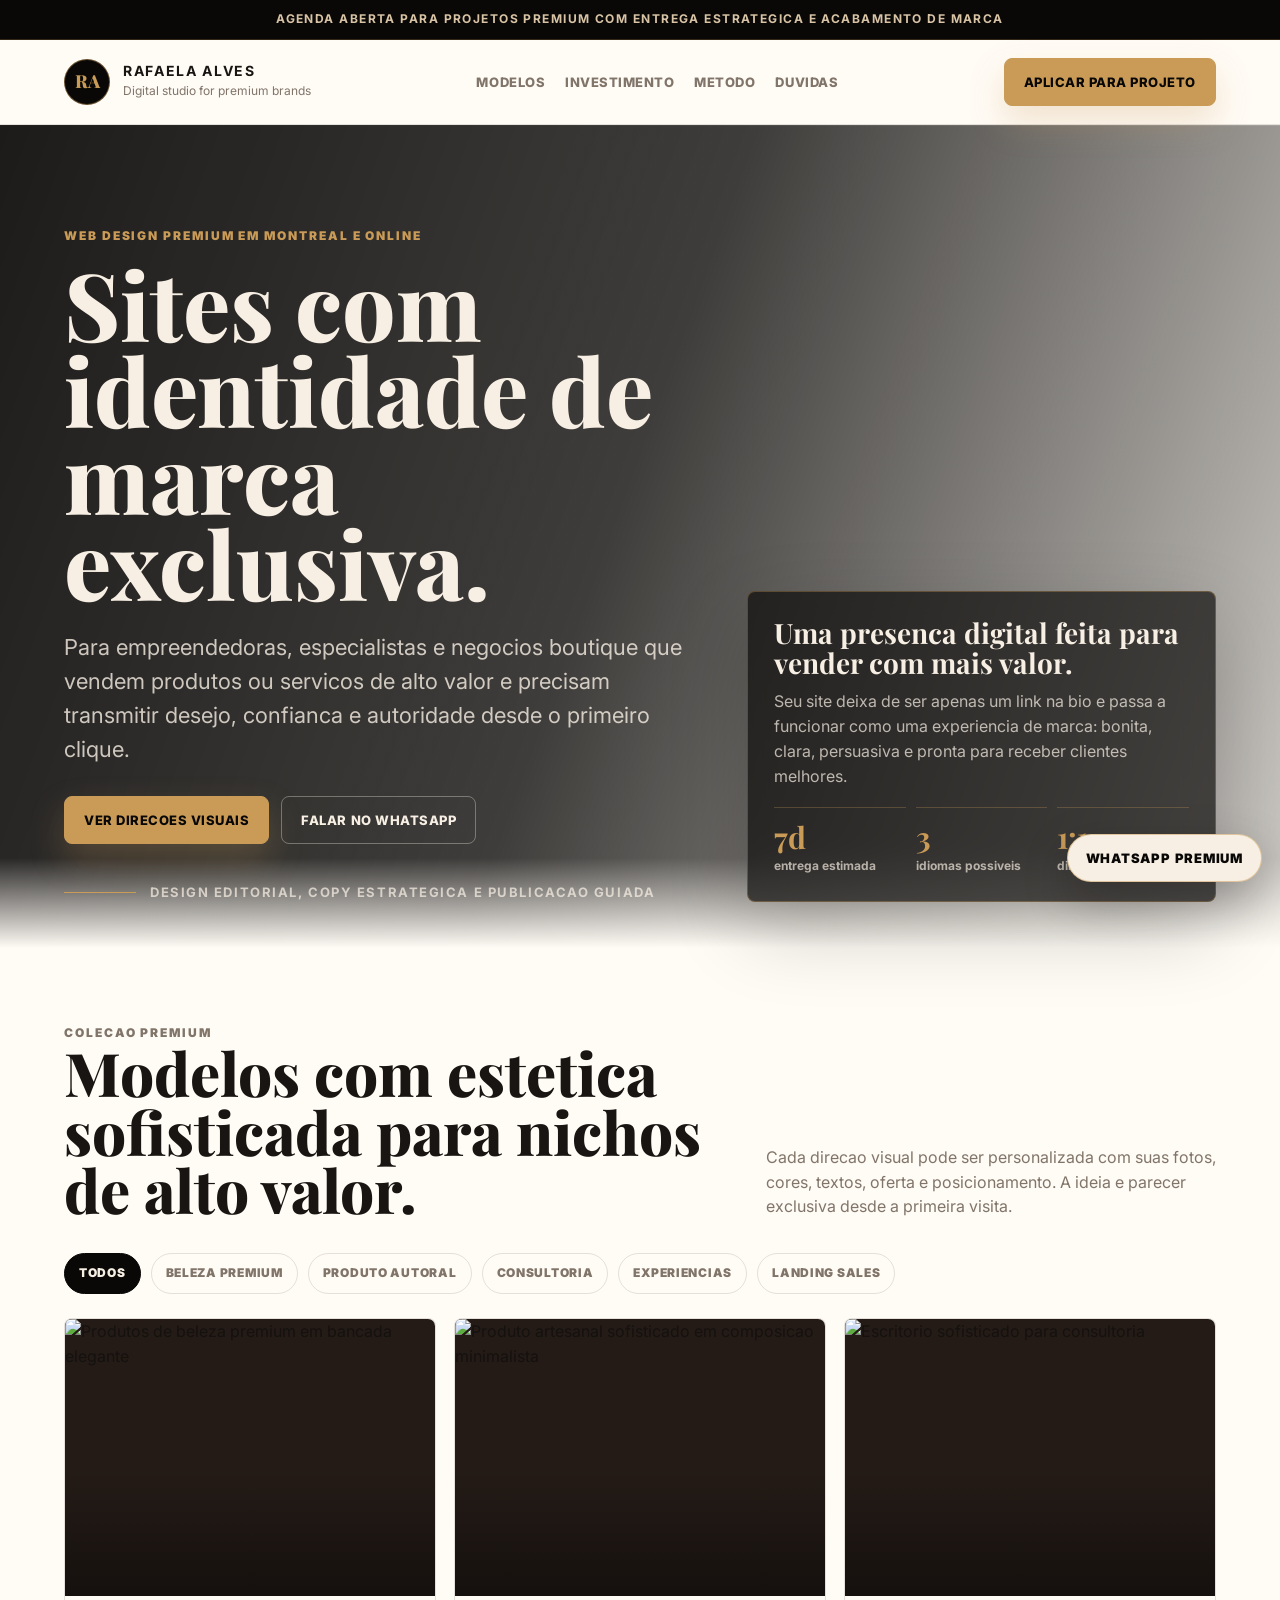
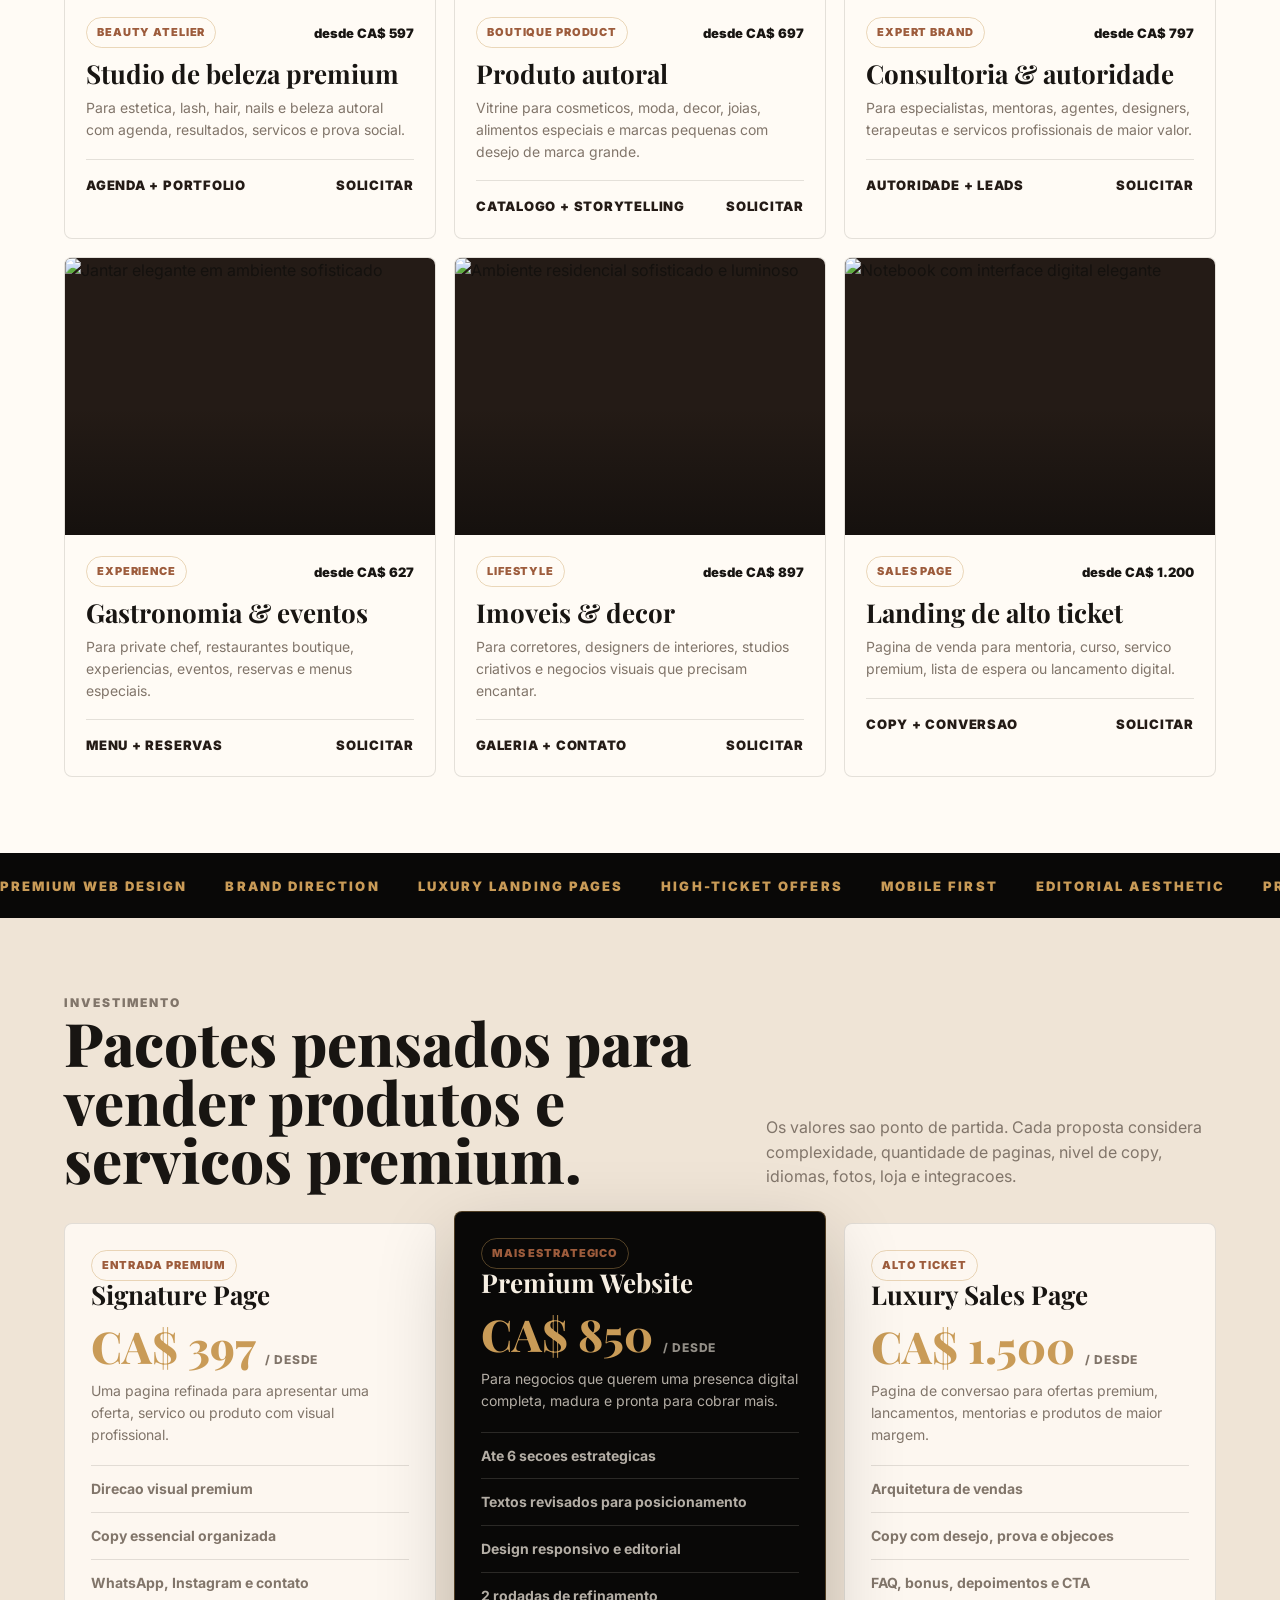
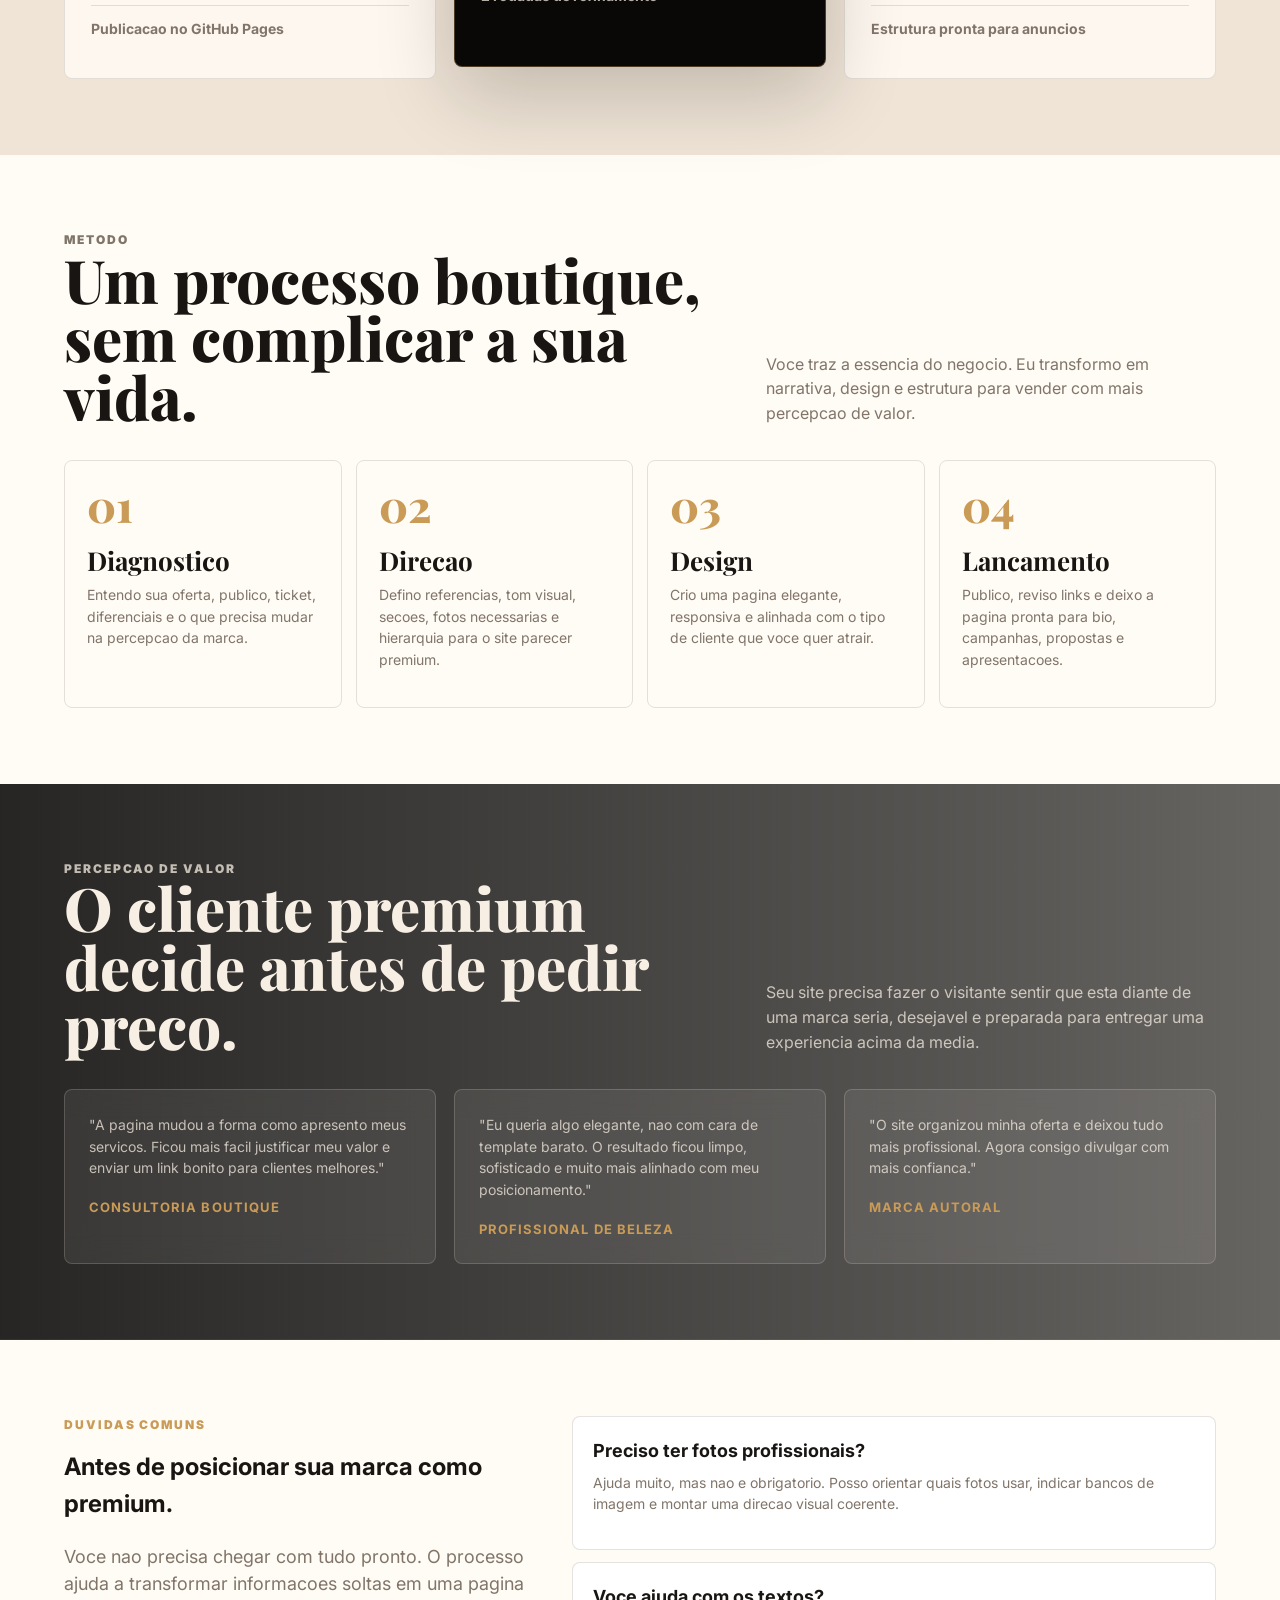
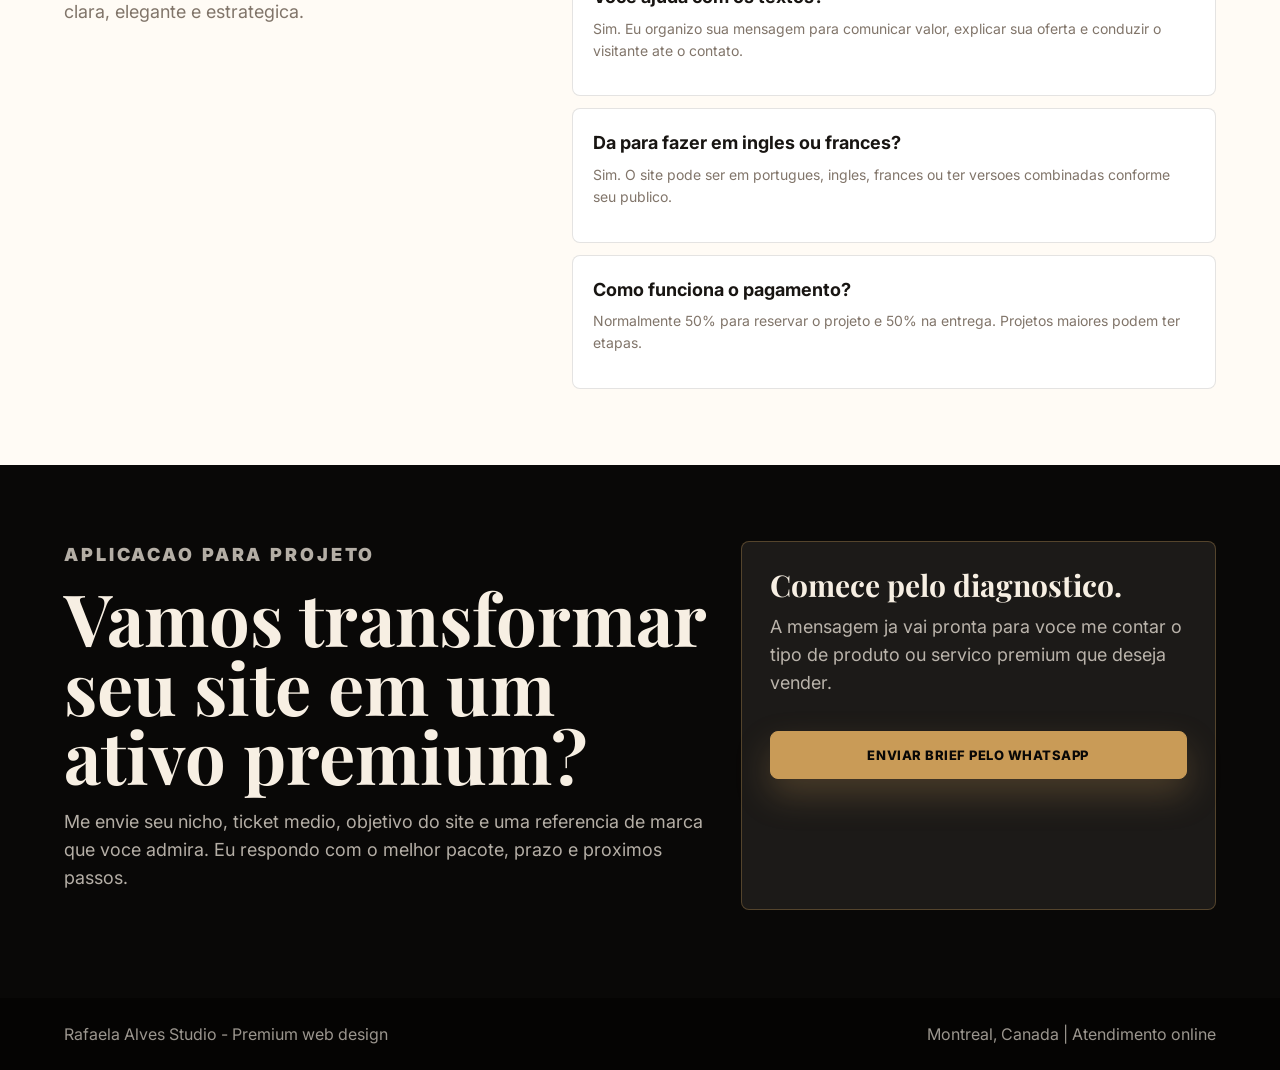
==== index.html @ 370631a6 "Add files via upload" ====
<!doctype html>
<html lang="pt-BR">
<head>
  <meta charset="utf-8">
  <meta name="viewport" content="width=device-width, initial-scale=1">
  <meta name="description" content="Rafaela Alves Studio cria sites premium, landing pages de alto valor e experiencias digitais para marcas sofisticadas.">
  <title>Rafaela Alves Studio | Sites premium para marcas de alto valor</title>
  <link rel="preconnect" href="https://images.unsplash.com">
  <style>
    @import url("https://fonts.googleapis.com/css2?family=Inter:wght@400;500;600;700;800&family=Playfair+Display:wght@600;700;800&display=swap");

    :root {
      --noir: #090807;
      --ink: #181512;
      --coffee: #241b16;
      --champagne: #f7efe3;
      --ivory: #fffbf5;
      --sand: #d8c3a5;
      --gold: #c99b57;
      --copper: #9d5c3c;
      --sage: #536258;
      --muted: #81756a;
      --line: rgba(201, 155, 87, 0.22);
      --light-line: rgba(36, 27, 22, 0.12);
      --shadow: 0 28px 80px rgba(9, 8, 7, 0.2);
      --radius: 8px;
    }

    * {
      box-sizing: border-box;
    }

    html {
      scroll-behavior: smooth;
    }

    body {
      background: var(--ivory);
      color: var(--ink);
      font-family: Inter, Arial, sans-serif;
      line-height: 1.55;
      margin: 0;
    }

    img {
      display: block;
      max-width: 100%;
    }

    a {
      color: inherit;
      text-decoration: none;
    }

    .announcement {
      background: var(--noir);
      border-bottom: 1px solid var(--line);
      color: var(--sand);
      font-size: 12px;
      font-weight: 700;
      letter-spacing: 0.12em;
      padding: 10px 18px;
      text-align: center;
      text-transform: uppercase;
    }

    .nav {
      align-items: center;
      background: rgba(255, 251, 245, 0.9);
      border-bottom: 1px solid var(--light-line);
      display: flex;
      gap: 26px;
      justify-content: space-between;
      padding: 18px clamp(18px, 5vw, 72px);
      position: sticky;
      top: 0;
      z-index: 30;
      backdrop-filter: blur(16px);
    }

    .brand {
      align-items: center;
      display: flex;
      gap: 13px;
      min-width: 230px;
    }

    .brand-mark {
      align-items: center;
      background: var(--noir);
      border: 1px solid rgba(201, 155, 87, 0.48);
      border-radius: 50%;
      color: var(--gold);
      display: flex;
      font-family: "Playfair Display", Georgia, serif;
      font-size: 18px;
      font-weight: 800;
      height: 46px;
      justify-content: center;
      width: 46px;
    }

    .brand strong {
      display: block;
      font-size: 14px;
      letter-spacing: 0.12em;
      line-height: 1.1;
      text-transform: uppercase;
    }

    .brand span span {
      color: var(--muted);
      display: block;
      font-size: 12px;
      margin-top: 3px;
    }

    .nav-links {
      display: flex;
      flex-wrap: wrap;
      gap: 20px;
      justify-content: center;
    }

    .nav-links a {
      color: var(--muted);
      font-size: 13px;
      font-weight: 800;
      letter-spacing: 0.04em;
      text-transform: uppercase;
    }

    .btn,
    .nav-cta {
      align-items: center;
      border-radius: var(--radius);
      cursor: pointer;
      display: inline-flex;
      font-family: Inter, Arial, sans-serif;
      font-size: 13px;
      font-weight: 800;
      justify-content: center;
      letter-spacing: 0.04em;
      min-height: 46px;
      padding: 13px 19px;
      text-transform: uppercase;
      transition: transform 0.2s ease, box-shadow 0.2s ease, background 0.2s ease;
      white-space: nowrap;
    }

    .btn:hover,
    .nav-cta:hover {
      transform: translateY(-2px);
    }

    .btn.primary,
    .nav-cta {
      background: var(--gold);
      border: 1px solid var(--gold);
      box-shadow: 0 16px 34px rgba(201, 155, 87, 0.26);
      color: var(--noir);
    }

    .btn.secondary {
      background: transparent;
      border: 1px solid rgba(247, 239, 227, 0.34);
      color: var(--champagne);
    }

    .hero {
      background:
        linear-gradient(110deg, rgba(9, 8, 7, 0.92) 0%, rgba(9, 8, 7, 0.78) 48%, rgba(9, 8, 7, 0.2) 100%),
        url("https://images.unsplash.com/photo-1606760227091-3dd870d97f1d?auto=format&fit=crop&w=1800&q=86");
      background-position: center;
      background-size: cover;
      color: var(--champagne);
      min-height: 720px;
      padding: clamp(58px, 8vw, 112px) clamp(18px, 5vw, 72px) 46px;
      position: relative;
    }

    .hero::after {
      background: linear-gradient(180deg, rgba(255, 251, 245, 0), var(--ivory));
      bottom: 0;
      content: "";
      height: 90px;
      left: 0;
      position: absolute;
      right: 0;
    }

    .hero-inner {
      display: grid;
      gap: clamp(30px, 5vw, 66px);
      grid-template-columns: minmax(0, 0.95fr) minmax(320px, 0.72fr);
      position: relative;
      z-index: 1;
    }

    .eyebrow {
      color: var(--gold);
      font-size: 12px;
      font-weight: 900;
      letter-spacing: 0.16em;
      margin: 0 0 14px;
      text-transform: uppercase;
    }

    h1,
    h2,
    h3,
    p {
      margin-top: 0;
    }

    h1 {
      font-family: "Playfair Display", Georgia, serif;
      font-size: clamp(46px, 8vw, 94px);
      font-weight: 800;
      letter-spacing: 0;
      line-height: 0.92;
      margin-bottom: 24px;
      max-width: 880px;
    }

    .hero-copy {
      color: rgba(247, 239, 227, 0.8);
      font-size: clamp(17px, 2vw, 22px);
      margin-bottom: 30px;
      max-width: 670px;
    }

    .hero-actions {
      display: flex;
      flex-wrap: wrap;
      gap: 12px;
      margin-bottom: 38px;
    }

    .signature-line {
      align-items: center;
      display: flex;
      gap: 14px;
      max-width: 650px;
    }

    .signature-line::before {
      background: var(--gold);
      content: "";
      height: 1px;
      width: 72px;
    }

    .signature-line span {
      color: rgba(247, 239, 227, 0.72);
      font-size: 13px;
      font-weight: 700;
      letter-spacing: 0.12em;
      text-transform: uppercase;
    }

    .hero-panel {
      align-self: end;
      background: rgba(9, 8, 7, 0.68);
      border: 1px solid rgba(201, 155, 87, 0.34);
      border-radius: var(--radius);
      box-shadow: var(--shadow);
      padding: 26px;
      backdrop-filter: blur(16px);
    }

    .hero-panel strong {
      display: block;
      font-family: "Playfair Display", Georgia, serif;
      font-size: 28px;
      line-height: 1.06;
      margin-bottom: 12px;
    }

    .hero-panel p {
      color: rgba(247, 239, 227, 0.72);
      margin-bottom: 18px;
    }

    .metrics {
      display: grid;
      gap: 10px;
      grid-template-columns: repeat(3, minmax(0, 1fr));
    }

    .metric {
      border-top: 1px solid rgba(201, 155, 87, 0.28);
      padding-top: 14px;
    }

    .metric b {
      color: var(--gold);
      display: block;
      font-family: "Playfair Display", Georgia, serif;
      font-size: 30px;
      line-height: 1;
    }

    .metric span {
      color: rgba(247, 239, 227, 0.68);
      display: block;
      font-size: 12px;
      font-weight: 700;
      margin-top: 5px;
    }

    section {
      padding: 76px clamp(18px, 5vw, 72px);
    }

    .section-head {
      align-items: end;
      display: flex;
      gap: 28px;
      justify-content: space-between;
      margin-bottom: 34px;
    }

    .section-head h2 {
      font-family: "Playfair Display", Georgia, serif;
      font-size: clamp(34px, 5vw, 60px);
      font-weight: 800;
      line-height: 0.98;
      margin-bottom: 0;
      max-width: 820px;
    }

    .section-head p {
      color: var(--muted);
      margin-bottom: 0;
      max-width: 450px;
    }

    .filters {
      display: flex;
      flex-wrap: wrap;
      gap: 10px;
      margin-bottom: 24px;
    }

    .filter {
      background: transparent;
      border: 1px solid var(--light-line);
      border-radius: 999px;
      color: var(--muted);
      font-size: 12px;
      font-weight: 900;
      letter-spacing: 0.06em;
      padding: 10px 14px;
      text-transform: uppercase;
    }

    .filter.active {
      background: var(--noir);
      border-color: var(--noir);
      color: var(--champagne);
    }

    .collection-grid {
      display: grid;
      gap: 18px;
      grid-template-columns: repeat(3, minmax(0, 1fr));
    }

    .collection-card,
    .offer,
    .process-step,
    .testimonial,
    .faq-item {
      border-radius: var(--radius);
    }

    .collection-card {
      background: var(--ivory);
      border: 1px solid var(--light-line);
      overflow: hidden;
      transition: transform 0.2s ease, box-shadow 0.2s ease;
    }

    .collection-card:hover {
      box-shadow: 0 20px 50px rgba(36, 27, 22, 0.14);
      transform: translateY(-4px);
    }

    .visual {
      background: var(--coffee);
      overflow: hidden;
      position: relative;
    }

    .visual img {
      aspect-ratio: 4 / 3;
      filter: saturate(0.88) contrast(1.04);
      height: 100%;
      object-fit: cover;
      width: 100%;
    }

    .visual::after {
      background: linear-gradient(180deg, rgba(9, 8, 7, 0), rgba(9, 8, 7, 0.54));
      bottom: 0;
      content: "";
      height: 46%;
      left: 0;
      position: absolute;
      right: 0;
    }

    .card-body {
      padding: 21px;
    }

    .card-meta {
      align-items: center;
      display: flex;
      gap: 12px;
      justify-content: space-between;
      margin-bottom: 12px;
    }

    .pill,
    .tag {
      border: 1px solid rgba(201, 155, 87, 0.38);
      border-radius: 999px;
      color: var(--copper);
      display: inline-flex;
      font-size: 11px;
      font-weight: 900;
      letter-spacing: 0.08em;
      padding: 6px 10px;
      text-transform: uppercase;
    }

    .price {
      color: var(--ink);
      font-size: 13px;
      font-weight: 900;
    }

    .collection-card h3,
    .offer h3,
    .process-step h3 {
      font-family: "Playfair Display", Georgia, serif;
      font-size: 26px;
      line-height: 1.04;
      margin-bottom: 10px;
    }

    .collection-card p,
    .offer p,
    .process-step p,
    .testimonial p,
    .faq-item p {
      color: var(--muted);
      font-size: 14px;
    }

    .card-footer {
      align-items: center;
      border-top: 1px solid var(--light-line);
      display: flex;
      justify-content: space-between;
      margin-top: 18px;
      padding-top: 15px;
    }

    .small-link {
      color: var(--coffee);
      font-size: 13px;
      font-weight: 900;
      letter-spacing: 0.06em;
      text-transform: uppercase;
    }

    .atelier-band {
      background: var(--noir);
      color: var(--gold);
      overflow: hidden;
      padding: 20px 0;
      white-space: nowrap;
    }

    .atelier-band span {
      display: inline-block;
      font-size: 13px;
      font-weight: 900;
      letter-spacing: 0.16em;
      padding-right: 38px;
      text-transform: uppercase;
    }

    .offers {
      background: #efe4d6;
    }

    .offer-grid {
      display: grid;
      gap: 18px;
      grid-template-columns: repeat(3, minmax(0, 1fr));
    }

    .offer {
      background: rgba(255, 251, 245, 0.86);
      border: 1px solid rgba(36, 27, 22, 0.12);
      padding: 26px;
    }

    .offer.signature {
      background: var(--noir);
      border-color: rgba(201, 155, 87, 0.36);
      color: var(--champagne);
      box-shadow: var(--shadow);
      transform: translateY(-12px);
    }

    .offer.signature p,
    .offer.signature li {
      color: rgba(247, 239, 227, 0.72);
    }

    .offer-price {
      color: var(--gold);
      font-family: "Playfair Display", Georgia, serif;
      font-size: 44px;
      font-weight: 800;
      line-height: 1;
      margin: 16px 0 12px;
    }

    .offer-price small {
      color: var(--muted);
      font-family: Inter, Arial, sans-serif;
      font-size: 12px;
      font-weight: 800;
      letter-spacing: 0.06em;
      text-transform: uppercase;
    }

    .offer.signature .offer-price small {
      color: rgba(247, 239, 227, 0.58);
    }

    ul {
      list-style: none;
      margin: 20px 0 0;
      padding: 0;
    }

    li {
      border-top: 1px solid var(--light-line);
      color: var(--muted);
      font-size: 14px;
      font-weight: 700;
      padding: 12px 0;
    }

    .offer.signature li {
      border-color: rgba(247, 239, 227, 0.14);
    }

    .process {
      background: var(--ivory);
    }

    .process-grid {
      display: grid;
      gap: 14px;
      grid-template-columns: repeat(4, minmax(0, 1fr));
    }

    .process-step {
      background: transparent;
      border: 1px solid var(--light-line);
      padding: 22px;
    }

    .step-number {
      color: var(--gold);
      display: block;
      font-family: "Playfair Display", Georgia, serif;
      font-size: 44px;
      font-weight: 800;
      line-height: 1;
      margin-bottom: 20px;
    }

    .proof {
      background:
        linear-gradient(90deg, rgba(9, 8, 7, 0.88), rgba(9, 8, 7, 0.62)),
        url("https://images.unsplash.com/photo-1518005020951-eccb494ad742?auto=format&fit=crop&w=1700&q=84");
      background-position: center;
      background-size: cover;
      color: var(--champagne);
    }

    .proof .section-head p,
    .proof .testimonial p {
      color: rgba(247, 239, 227, 0.74);
    }

    .testimonial-grid {
      display: grid;
      gap: 18px;
      grid-template-columns: repeat(3, minmax(0, 1fr));
    }

    .testimonial {
      background: rgba(255, 251, 245, 0.08);
      border: 1px solid rgba(247, 239, 227, 0.18);
      padding: 24px;
      backdrop-filter: blur(14px);
    }

    .testimonial strong {
      color: var(--gold);
      display: block;
      font-size: 13px;
      letter-spacing: 0.08em;
      margin-top: 18px;
      text-transform: uppercase;
    }

    .faq {
      display: grid;
      gap: 32px;
      grid-template-columns: 0.85fr 1.15fr;
    }

    .faq-copy {
      color: var(--muted);
      font-size: 18px;
      max-width: 520px;
    }

    .faq-list {
      display: grid;
      gap: 12px;
    }

    .faq-item {
      background: #fff;
      border: 1px solid var(--light-line);
      padding: 20px;
    }

    .faq-item h3 {
      font-size: 18px;
      margin-bottom: 7px;
    }

    .contact {
      background: var(--noir);
      color: var(--champagne);
      display: grid;
      gap: 34px;
      grid-template-columns: 1fr 0.74fr;
      padding-bottom: 88px;
    }

    .contact h2 {
      font-family: "Playfair Display", Georgia, serif;
      font-size: clamp(38px, 6vw, 72px);
      line-height: 0.96;
      margin-bottom: 18px;
      max-width: 850px;
    }

    .contact p {
      color: rgba(247, 239, 227, 0.72);
      font-size: 18px;
      max-width: 680px;
    }

    .contact-card {
      background: rgba(247, 239, 227, 0.08);
      border: 1px solid rgba(201, 155, 87, 0.32);
      border-radius: var(--radius);
      padding: 28px;
    }

    .contact-card strong {
      display: block;
      font-family: "Playfair Display", Georgia, serif;
      font-size: 30px;
      line-height: 1.04;
      margin-bottom: 12px;
    }

    .contact-card .btn {
      margin-top: 16px;
      width: 100%;
    }

    footer {
      background: #050403;
      color: rgba(247, 239, 227, 0.62);
      display: flex;
      flex-wrap: wrap;
      gap: 12px;
      justify-content: space-between;
      padding: 24px clamp(18px, 5vw, 72px);
    }

    .whatsapp-float {
      align-items: center;
      background: var(--champagne);
      border: 1px solid rgba(201, 155, 87, 0.5);
      border-radius: 999px;
      bottom: 18px;
      box-shadow: 0 18px 46px rgba(9, 8, 7, 0.28);
      color: var(--noir);
      display: inline-flex;
      font-size: 13px;
      font-weight: 900;
      letter-spacing: 0.06em;
      padding: 13px 18px;
      position: fixed;
      right: 18px;
      text-transform: uppercase;
      z-index: 40;
    }

    @media (max-width: 980px) {
      .hero-inner,
      .contact,
      .faq {
        grid-template-columns: 1fr;
      }

      .collection-grid,
      .offer-grid,
      .testimonial-grid {
        grid-template-columns: repeat(2, minmax(0, 1fr));
      }

      .process-grid {
        grid-template-columns: repeat(2, minmax(0, 1fr));
      }

      .offer.signature {
        transform: none;
      }
    }

    @media (max-width: 720px) {
      .announcement {
        font-size: 11px;
        line-height: 1.4;
      }

      .nav {
        align-items: flex-start;
        flex-direction: column;
        gap: 14px;
      }

      .nav-links {
        gap: 13px;
        justify-content: flex-start;
      }

      .nav-cta {
        width: 100%;
      }

      .hero {
        min-height: auto;
        padding-top: 46px;
      }

      .hero-panel {
        padding: 20px;
      }

      .metrics,
      .collection-grid,
      .offer-grid,
      .testimonial-grid,
      .process-grid {
        grid-template-columns: 1fr;
      }

      .section-head {
        align-items: flex-start;
        flex-direction: column;
      }

      section {
        padding: 54px 18px;
      }

      .whatsapp-float {
        bottom: 12px;
        justify-content: center;
        left: 12px;
        right: 12px;
      }
    }
  </style>
</head>
<body>
  <div class="announcement">Agenda aberta para projetos premium com entrega estrategica e acabamento de marca</div>

  <nav class="nav" aria-label="Navegacao principal">
    <a class="brand" href="#inicio" aria-label="Rafaela Alves Studio">
      <span class="brand-mark">RA</span>
      <span>
        <strong>Rafaela Alves</strong>
        <span>Digital studio for premium brands</span>
      </span>
    </a>
    <div class="nav-links" aria-label="Secoes do site">
      <a href="#colecao">Modelos</a>
      <a href="#ofertas">Investimento</a>
      <a href="#processo">Metodo</a>
      <a href="#duvidas">Duvidas</a>
    </div>
    <a class="nav-cta" href="https://wa.me/14385285274?text=Oi%20Rafaela%2C%20quero%20um%20site%20premium%20para%20minha%20marca" target="_blank" rel="noopener">Aplicar para projeto</a>
  </nav>

  <main id="inicio">
    <header class="hero">
      <div class="hero-inner">
        <div>
          <p class="eyebrow">Web design premium em Montreal e online</p>
          <h1>Sites com identidade de marca exclusiva.</h1>
          <p class="hero-copy">Para empreendedoras, especialistas e negocios boutique que vendem produtos ou servicos de alto valor e precisam transmitir desejo, confianca e autoridade desde o primeiro clique.</p>
          <div class="hero-actions">
            <a class="btn primary" href="#colecao">Ver direcoes visuais</a>
            <a class="btn secondary" href="https://wa.me/14385285274?text=Oi%20Rafaela%2C%20quero%20posicionar%20meu%20site%20como%20premium" target="_blank" rel="noopener">Falar no WhatsApp</a>
          </div>
          <div class="signature-line">
            <span>Design editorial, copy estrategica e publicacao guiada</span>
          </div>
        </div>

        <aside class="hero-panel" aria-label="Resumo da oferta premium">
          <strong>Uma presenca digital feita para vender com mais valor.</strong>
          <p>Seu site deixa de ser apenas um link na bio e passa a funcionar como uma experiencia de marca: bonita, clara, persuasiva e pronta para receber clientes melhores.</p>
          <div class="metrics">
            <div class="metric">
              <b>7d</b>
              <span>entrega estimada</span>
            </div>
            <div class="metric">
              <b>3</b>
              <span>idiomas possiveis</span>
            </div>
            <div class="metric">
              <b>1:1</b>
              <span>direcao de marca</span>
            </div>
          </div>
        </aside>
      </div>
    </header>

    <section id="colecao">
      <div class="section-head">
        <div>
          <p class="eyebrow">Colecao premium</p>
          <h2>Modelos com estetica sofisticada para nichos de alto valor.</h2>
        </div>
        <p>Cada direcao visual pode ser personalizada com suas fotos, cores, textos, oferta e posicionamento. A ideia e parecer exclusiva desde a primeira visita.</p>
      </div>

      <div class="filters" aria-label="Categorias de modelos">
        <span class="filter active">Todos</span>
        <span class="filter">Beleza premium</span>
        <span class="filter">Produto autoral</span>
        <span class="filter">Consultoria</span>
        <span class="filter">Experiencias</span>
        <span class="filter">Landing sales</span>
      </div>

      <div class="collection-grid">
        <article class="collection-card">
          <div class="visual">
            <img src="https://images.unsplash.com/photo-1522335789203-aabd1fc54bc9?auto=format&fit=crop&w=900&q=84" alt="Produtos de beleza premium em bancada elegante">
          </div>
          <div class="card-body">
            <div class="card-meta">
              <span class="pill">Beauty Atelier</span>
              <span class="price">desde CA$ 597</span>
            </div>
            <h3>Studio de beleza premium</h3>
            <p>Para estetica, lash, hair, nails e beleza autoral com agenda, resultados, servicos e prova social.</p>
            <div class="card-footer">
              <span class="small-link">Agenda + portfolio</span>
              <a class="small-link" href="#contato">Solicitar</a>
            </div>
          </div>
        </article>

        <article class="collection-card">
          <div class="visual">
            <img src="https://images.unsplash.com/photo-1512100356356-de1b84283e18?auto=format&fit=crop&w=900&q=84" alt="Produto artesanal sofisticado em composicao minimalista">
          </div>
          <div class="card-body">
            <div class="card-meta">
              <span class="pill">Boutique product</span>
              <span class="price">desde CA$ 697</span>
            </div>
            <h3>Produto autoral</h3>
            <p>Vitrine para cosmeticos, moda, decor, joias, alimentos especiais e marcas pequenas com desejo de marca grande.</p>
            <div class="card-footer">
              <span class="small-link">Catalogo + storytelling</span>
              <a class="small-link" href="#contato">Solicitar</a>
            </div>
          </div>
        </article>

        <article class="collection-card">
          <div class="visual">
            <img src="https://images.unsplash.com/photo-1497366754035-f200968a6e72?auto=format&fit=crop&w=900&q=84" alt="Escritorio sofisticado para consultoria">
          </div>
          <div class="card-body">
            <div class="card-meta">
              <span class="pill">Expert brand</span>
              <span class="price">desde CA$ 797</span>
            </div>
            <h3>Consultoria & autoridade</h3>
            <p>Para especialistas, mentoras, agentes, designers, terapeutas e servicos profissionais de maior valor.</p>
            <div class="card-footer">
              <span class="small-link">Autoridade + leads</span>
              <a class="small-link" href="#contato">Solicitar</a>
            </div>
          </div>
        </article>

        <article class="collection-card">
          <div class="visual">
            <img src="https://images.unsplash.com/photo-1511795409834-ef04bbd61622?auto=format&fit=crop&w=900&q=84" alt="Jantar elegante em ambiente sofisticado">
          </div>
          <div class="card-body">
            <div class="card-meta">
              <span class="pill">Experience</span>
              <span class="price">desde CA$ 627</span>
            </div>
            <h3>Gastronomia & eventos</h3>
            <p>Para private chef, restaurantes boutique, experiencias, eventos, reservas e menus especiais.</p>
            <div class="card-footer">
              <span class="small-link">Menu + reservas</span>
              <a class="small-link" href="#contato">Solicitar</a>
            </div>
          </div>
        </article>

        <article class="collection-card">
          <div class="visual">
            <img src="https://images.unsplash.com/photo-1500530855697-b586d89ba3ee?auto=format&fit=crop&w=900&q=84" alt="Ambiente residencial sofisticado e luminoso">
          </div>
          <div class="card-body">
            <div class="card-meta">
              <span class="pill">Lifestyle</span>
              <span class="price">desde CA$ 897</span>
            </div>
            <h3>Imoveis & decor</h3>
            <p>Para corretores, designers de interiores, studios criativos e negocios visuais que precisam encantar.</p>
            <div class="card-footer">
              <span class="small-link">Galeria + contato</span>
              <a class="small-link" href="#contato">Solicitar</a>
            </div>
          </div>
        </article>

        <article class="collection-card">
          <div class="visual">
            <img src="https://images.unsplash.com/photo-1516321318423-f06f85e504b3?auto=format&fit=crop&w=900&q=84" alt="Notebook com interface digital elegante">
          </div>
          <div class="card-body">
            <div class="card-meta">
              <span class="pill">Sales page</span>
              <span class="price">desde CA$ 1.200</span>
            </div>
            <h3>Landing de alto ticket</h3>
            <p>Pagina de venda para mentoria, curso, servico premium, lista de espera ou lancamento digital.</p>
            <div class="card-footer">
              <span class="small-link">Copy + conversao</span>
              <a class="small-link" href="#contato">Solicitar</a>
            </div>
          </div>
        </article>
      </div>
    </section>

    <div class="atelier-band" aria-hidden="true">
      <span>Premium web design</span><span>Brand direction</span><span>Luxury landing pages</span><span>High-ticket offers</span><span>Mobile first</span><span>Editorial aesthetic</span><span>Premium web design</span>
    </div>

    <section id="ofertas" class="offers">
      <div class="section-head">
        <div>
          <p class="eyebrow">Investimento</p>
          <h2>Pacotes pensados para vender produtos e servicos premium.</h2>
        </div>
        <p>Os valores sao ponto de partida. Cada proposta considera complexidade, quantidade de paginas, nivel de copy, idiomas, fotos, loja e integracoes.</p>
      </div>

      <div class="offer-grid">
        <article class="offer">
          <span class="tag">Entrada premium</span>
          <h3>Signature Page</h3>
          <div class="offer-price">CA$ 397 <small>/ desde</small></div>
          <p>Uma pagina refinada para apresentar uma oferta, servico ou produto com visual profissional.</p>
          <ul>
            <li>Direcao visual premium</li>
            <li>Copy essencial organizada</li>
            <li>WhatsApp, Instagram e contato</li>
            <li>Publicacao no GitHub Pages</li>
          </ul>
        </article>

        <article class="offer signature">
          <span class="tag">Mais estrategico</span>
          <h3>Premium Website</h3>
          <div class="offer-price">CA$ 850 <small>/ desde</small></div>
          <p>Para negocios que querem uma presenca digital completa, madura e pronta para cobrar mais.</p>
          <ul>
            <li>Ate 6 secoes estrategicas</li>
            <li>Textos revisados para posicionamento</li>
            <li>Design responsivo e editorial</li>
            <li>2 rodadas de refinamento</li>
          </ul>
        </article>

        <article class="offer">
          <span class="tag">Alto ticket</span>
          <h3>Luxury Sales Page</h3>
          <div class="offer-price">CA$ 1.500 <small>/ desde</small></div>
          <p>Pagina de conversao para ofertas premium, lancamentos, mentorias e produtos de maior margem.</p>
          <ul>
            <li>Arquitetura de vendas</li>
            <li>Copy com desejo, prova e objecoes</li>
            <li>FAQ, bonus, depoimentos e CTA</li>
            <li>Estrutura pronta para anuncios</li>
          </ul>
        </article>
      </div>
    </section>

    <section id="processo" class="process">
      <div class="section-head">
        <div>
          <p class="eyebrow">Metodo</p>
          <h2>Um processo boutique, sem complicar a sua vida.</h2>
        </div>
        <p>Voce traz a essencia do negocio. Eu transformo em narrativa, design e estrutura para vender com mais percepcao de valor.</p>
      </div>

      <div class="process-grid">
        <article class="process-step">
          <span class="step-number">01</span>
          <h3>Diagnostico</h3>
          <p>Entendo sua oferta, publico, ticket, diferenciais e o que precisa mudar na percepcao da marca.</p>
        </article>
        <article class="process-step">
          <span class="step-number">02</span>
          <h3>Direcao</h3>
          <p>Defino referencias, tom visual, secoes, fotos necessarias e hierarquia para o site parecer premium.</p>
        </article>
        <article class="process-step">
          <span class="step-number">03</span>
          <h3>Design</h3>
          <p>Crio uma pagina elegante, responsiva e alinhada com o tipo de cliente que voce quer atrair.</p>
        </article>
        <article class="process-step">
          <span class="step-number">04</span>
          <h3>Lancamento</h3>
          <p>Publico, reviso links e deixo a pagina pronta para bio, campanhas, propostas e apresentacoes.</p>
        </article>
      </div>
    </section>

    <section class="proof">
      <div class="section-head">
        <div>
          <p class="eyebrow">Percepcao de valor</p>
          <h2>O cliente premium decide antes de pedir preco.</h2>
        </div>
        <p>Seu site precisa fazer o visitante sentir que esta diante de uma marca seria, desejavel e preparada para entregar uma experiencia acima da media.</p>
      </div>

      <div class="testimonial-grid">
        <article class="testimonial">
          <p>"A pagina mudou a forma como apresento meus servicos. Ficou mais facil justificar meu valor e enviar um link bonito para clientes melhores."</p>
          <strong>Consultoria boutique</strong>
        </article>
        <article class="testimonial">
          <p>"Eu queria algo elegante, nao com cara de template barato. O resultado ficou limpo, sofisticado e muito mais alinhado com meu posicionamento."</p>
          <strong>Profissional de beleza</strong>
        </article>
        <article class="testimonial">
          <p>"O site organizou minha oferta e deixou tudo mais profissional. Agora consigo divulgar com mais confianca."</p>
          <strong>Marca autoral</strong>
        </article>
      </div>
    </section>

    <section id="duvidas">
      <div class="faq">
        <div>
          <p class="eyebrow">Duvidas comuns</p>
          <h2>Antes de posicionar sua marca como premium.</h2>
          <p class="faq-copy">Voce nao precisa chegar com tudo pronto. O processo ajuda a transformar informacoes soltas em uma pagina clara, elegante e estrategica.</p>
        </div>
        <div class="faq-list">
          <article class="faq-item">
            <h3>Preciso ter fotos profissionais?</h3>
            <p>Ajuda muito, mas nao e obrigatorio. Posso orientar quais fotos usar, indicar bancos de imagem e montar uma direcao visual coerente.</p>
          </article>
          <article class="faq-item">
            <h3>Voce ajuda com os textos?</h3>
            <p>Sim. Eu organizo sua mensagem para comunicar valor, explicar sua oferta e conduzir o visitante ate o contato.</p>
          </article>
          <article class="faq-item">
            <h3>Da para fazer em ingles ou frances?</h3>
            <p>Sim. O site pode ser em portugues, ingles, frances ou ter versoes combinadas conforme seu publico.</p>
          </article>
          <article class="faq-item">
            <h3>Como funciona o pagamento?</h3>
            <p>Normalmente 50% para reservar o projeto e 50% na entrega. Projetos maiores podem ter etapas.</p>
          </article>
        </div>
      </div>
    </section>

    <section id="contato" class="contact">
      <div>
        <p class="eyebrow">Aplicacao para projeto</p>
        <h2>Vamos transformar seu site em um ativo premium?</h2>
        <p>Me envie seu nicho, ticket medio, objetivo do site e uma referencia de marca que voce admira. Eu respondo com o melhor pacote, prazo e proximos passos.</p>
      </div>
      <aside class="contact-card">
        <strong>Comece pelo diagnostico.</strong>
        <p>A mensagem ja vai pronta para voce me contar o tipo de produto ou servico premium que deseja vender.</p>
        <a class="btn primary" href="https://wa.me/14385285274?text=Oi%20Rafaela%2C%20quero%20um%20site%20premium.%20Meu%20negocio%20e%3A" target="_blank" rel="noopener">Enviar brief pelo WhatsApp</a>
      </aside>
    </section>
  </main>

  <footer>
    <span>Rafaela Alves Studio - Premium web design</span>
    <span>Montreal, Canada | Atendimento online</span>
  </footer>

  <a class="whatsapp-float" href="https://wa.me/14385285274?text=Oi%20Rafaela%2C%20quero%20um%20site%20premium" target="_blank" rel="noopener">WhatsApp premium</a>
</body>
</html>
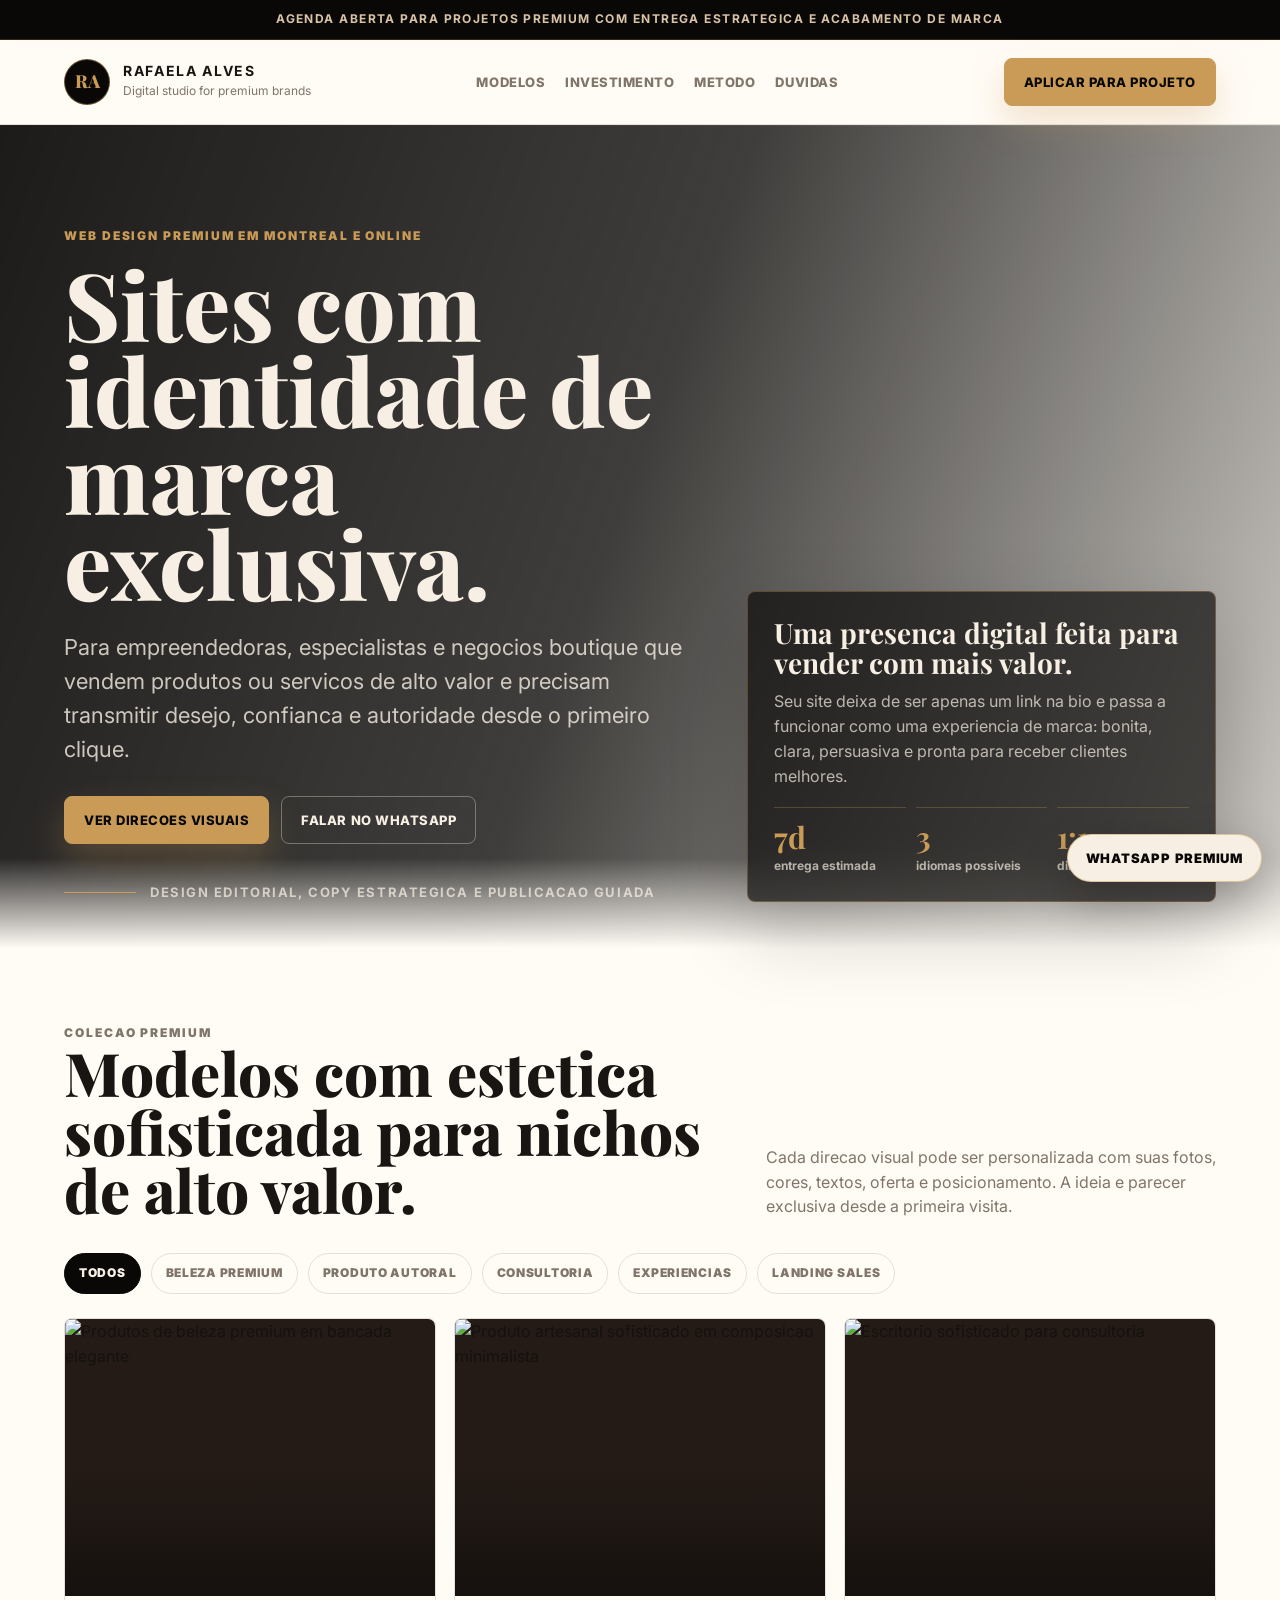
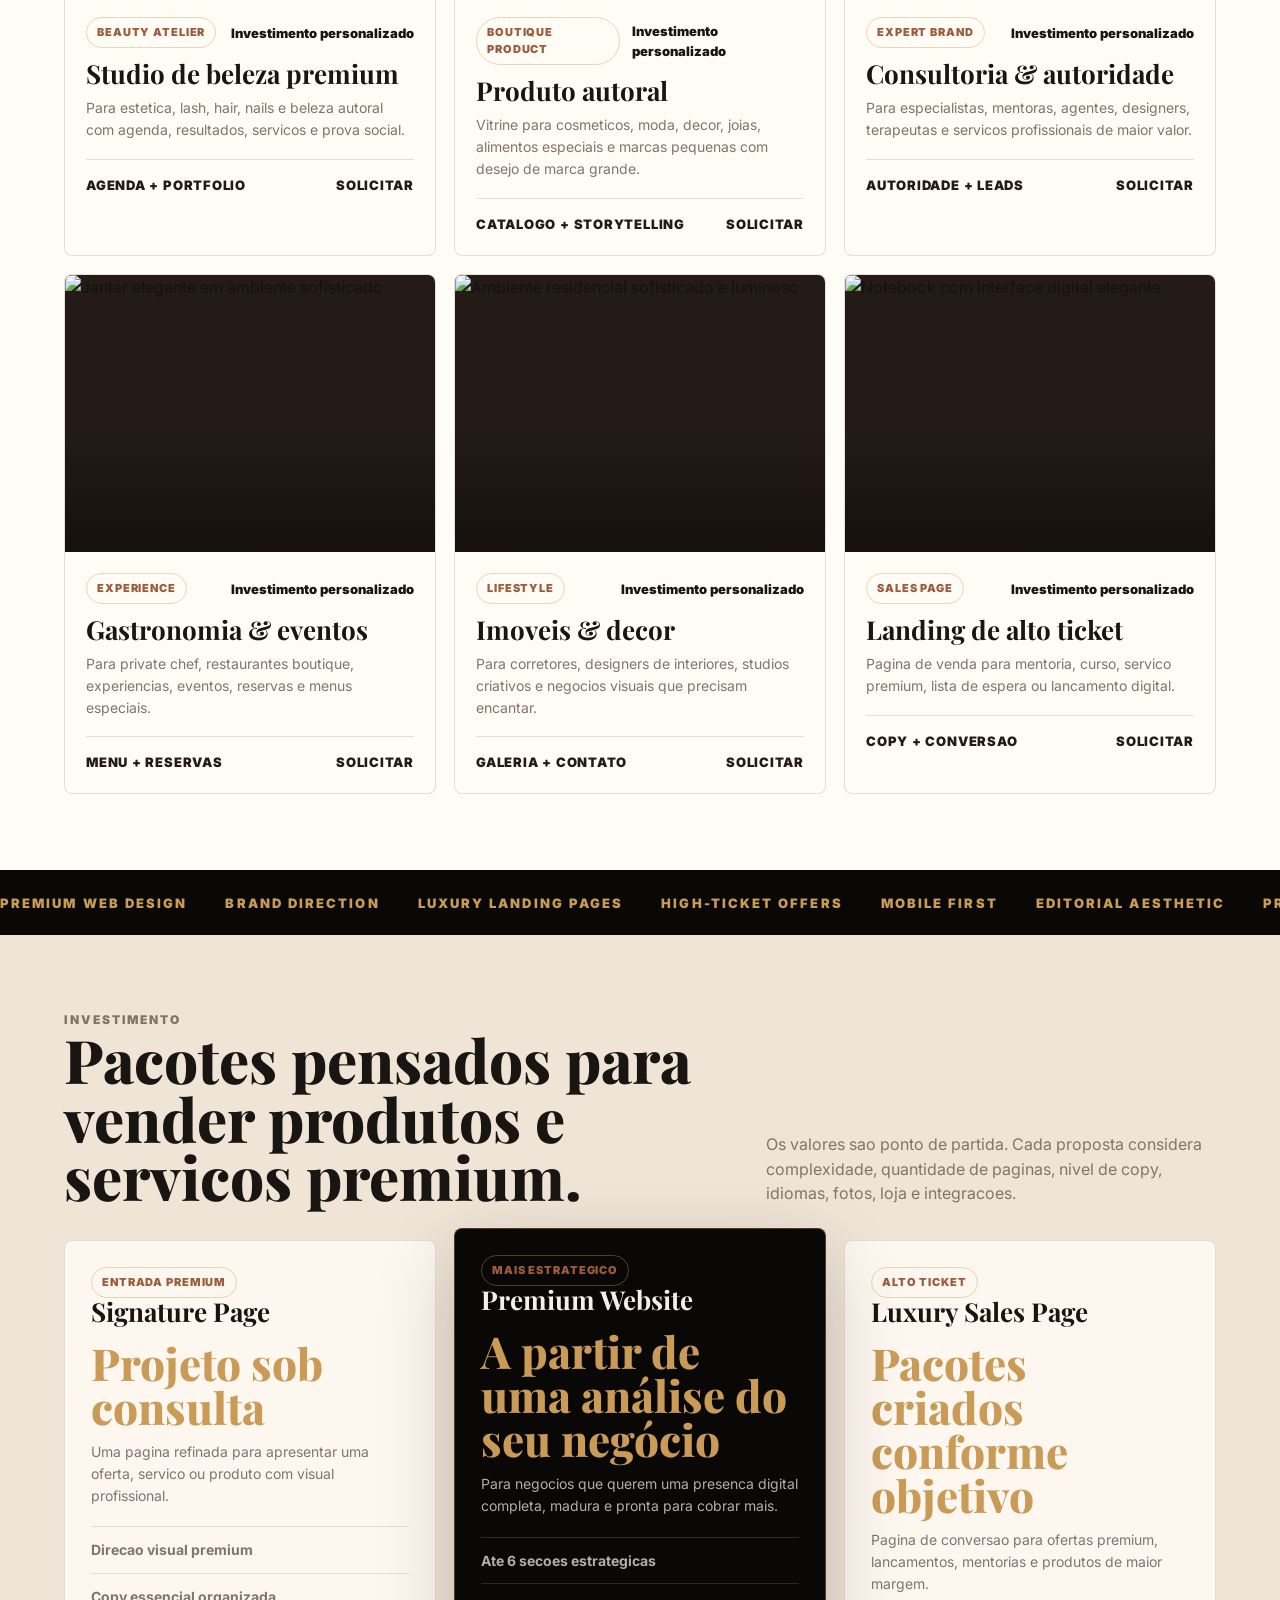
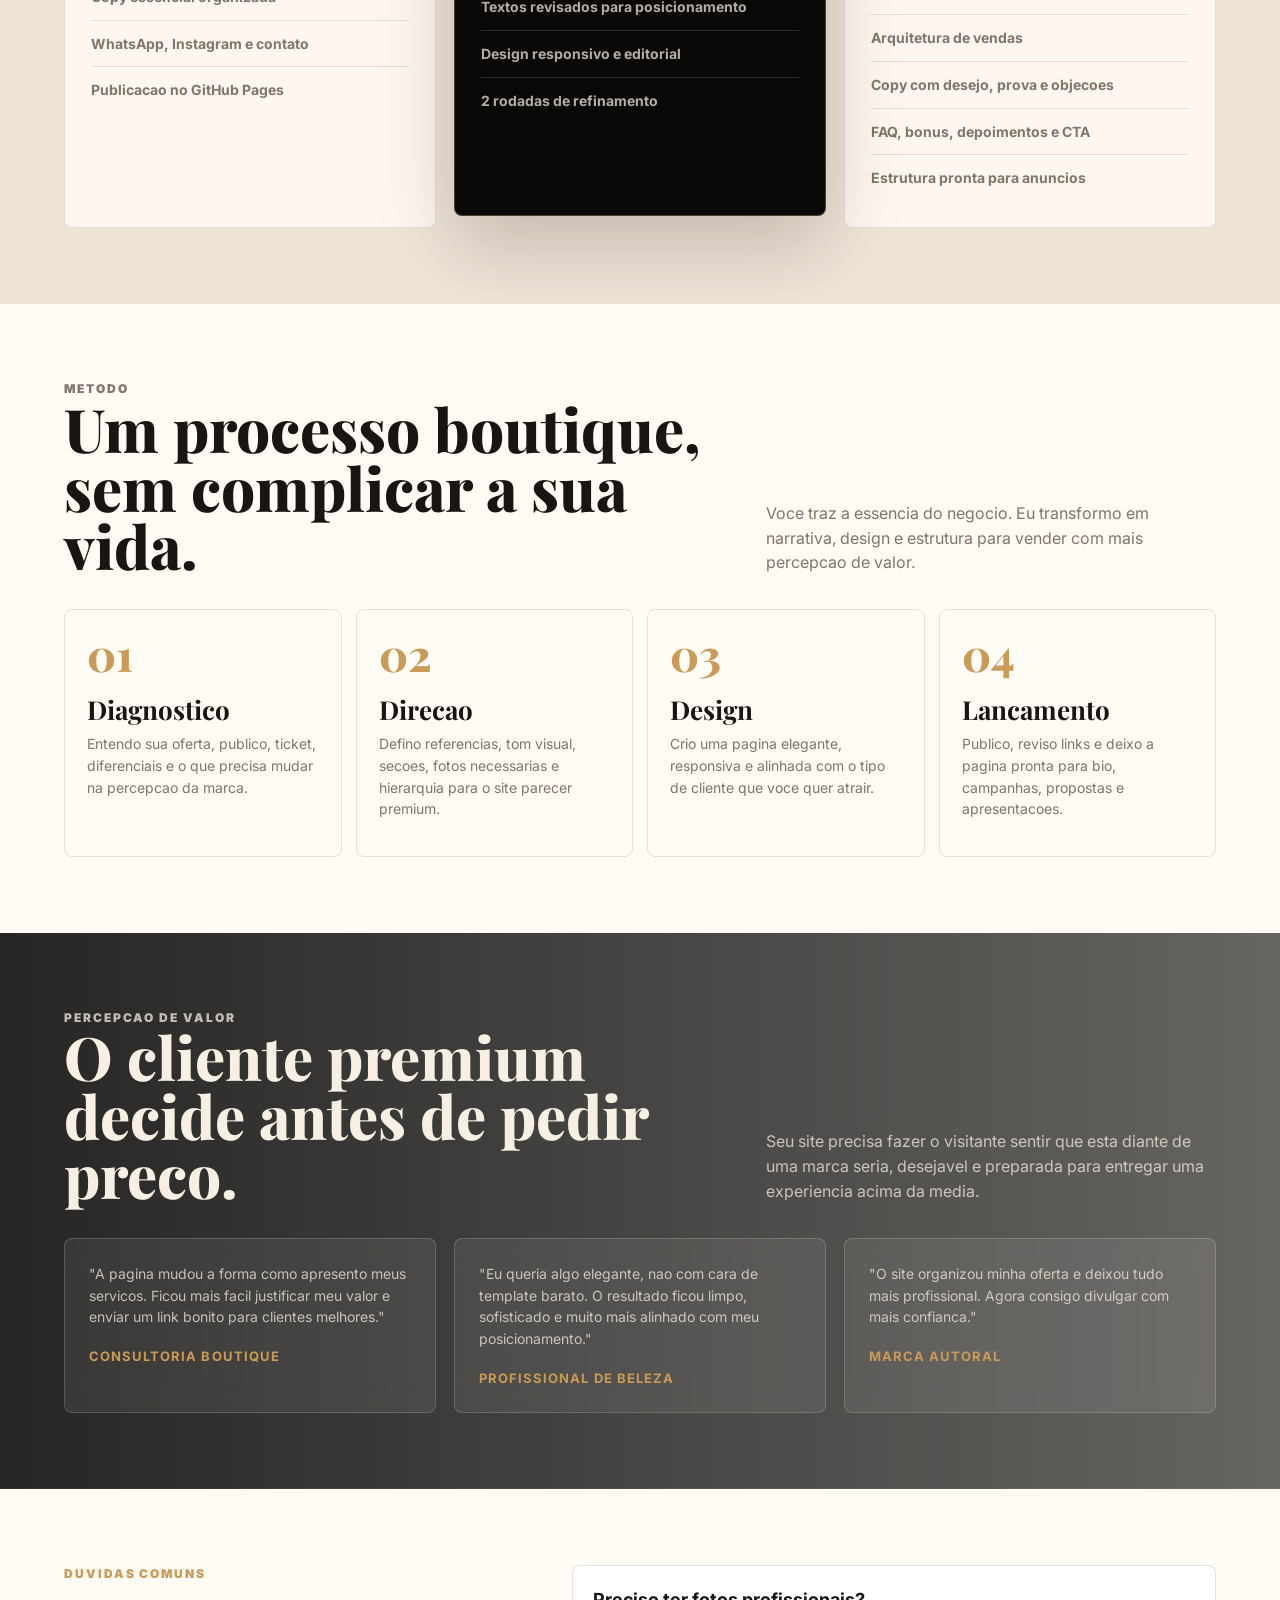
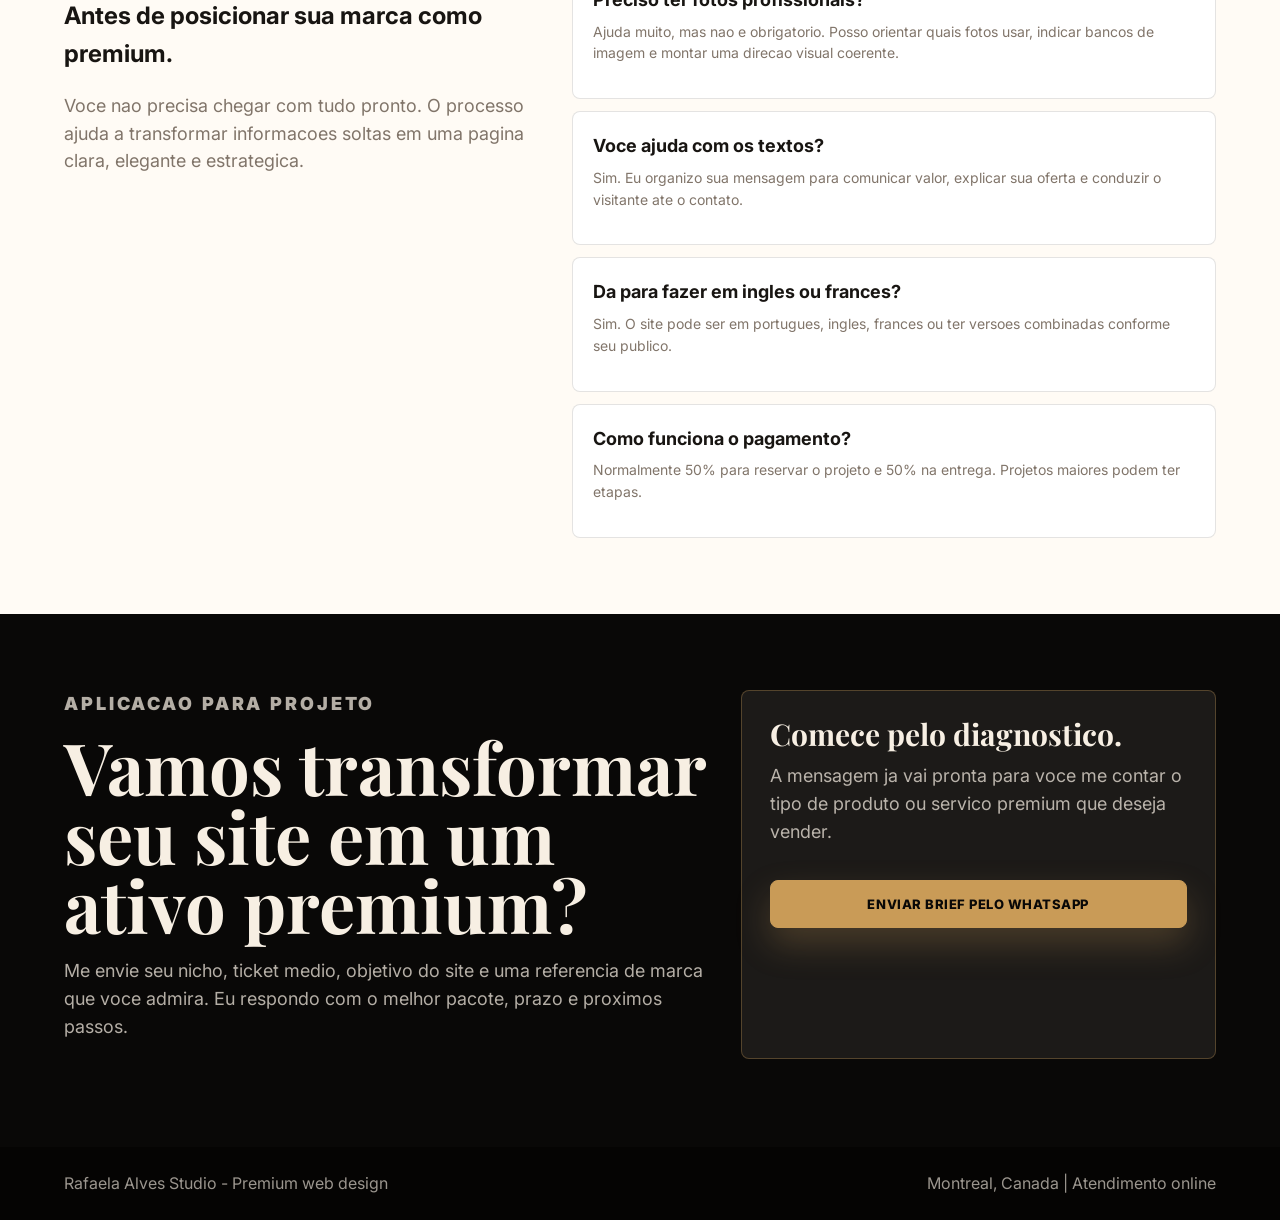
==== commit 265474a2: "Add files via upload" ====
--- a/index.html
+++ b/index.html
@@ -886,7 +886,7 @@
           <div class="card-body">
             <div class="card-meta">
               <span class="pill">Beauty Atelier</span>
-              <span class="price">desde CA$ 597</span>
+              <span class="price">Investimento personalizado</span>
             </div>
             <h3>Studio de beleza premium</h3>
             <p>Para estetica, lash, hair, nails e beleza autoral com agenda, resultados, servicos e prova social.</p>
@@ -904,7 +904,7 @@
           <div class="card-body">
             <div class="card-meta">
               <span class="pill">Boutique product</span>
-              <span class="price">desde CA$ 697</span>
+              <span class="price">Investimento personalizado</span>
             </div>
             <h3>Produto autoral</h3>
             <p>Vitrine para cosmeticos, moda, decor, joias, alimentos especiais e marcas pequenas com desejo de marca grande.</p>
@@ -922,7 +922,7 @@
           <div class="card-body">
             <div class="card-meta">
               <span class="pill">Expert brand</span>
-              <span class="price">desde CA$ 797</span>
+              <span class="price">Investimento personalizado</span>
             </div>
             <h3>Consultoria & autoridade</h3>
             <p>Para especialistas, mentoras, agentes, designers, terapeutas e servicos profissionais de maior valor.</p>
@@ -940,7 +940,7 @@
           <div class="card-body">
             <div class="card-meta">
               <span class="pill">Experience</span>
-              <span class="price">desde CA$ 627</span>
+              <span class="price">Investimento personalizado</span>
             </div>
             <h3>Gastronomia & eventos</h3>
             <p>Para private chef, restaurantes boutique, experiencias, eventos, reservas e menus especiais.</p>
@@ -958,7 +958,7 @@
           <div class="card-body">
             <div class="card-meta">
               <span class="pill">Lifestyle</span>
-              <span class="price">desde CA$ 897</span>
+              <span class="price">Investimento personalizado</span>
             </div>
             <h3>Imoveis & decor</h3>
             <p>Para corretores, designers de interiores, studios criativos e negocios visuais que precisam encantar.</p>
@@ -976,7 +976,7 @@
           <div class="card-body">
             <div class="card-meta">
               <span class="pill">Sales page</span>
-              <span class="price">desde CA$ 1.200</span>
+              <span class="price">Investimento personalizado</span>
             </div>
             <h3>Landing de alto ticket</h3>
             <p>Pagina de venda para mentoria, curso, servico premium, lista de espera ou lancamento digital.</p>
@@ -1006,7 +1006,7 @@
         <article class="offer">
           <span class="tag">Entrada premium</span>
           <h3>Signature Page</h3>
-          <div class="offer-price">CA$ 397 <small>/ desde</small></div>
+          <div class="offer-price">Projeto sob consulta <small></small></div>
           <p>Uma pagina refinada para apresentar uma oferta, servico ou produto com visual profissional.</p>
           <ul>
             <li>Direcao visual premium</li>
@@ -1019,7 +1019,7 @@
         <article class="offer signature">
           <span class="tag">Mais estrategico</span>
           <h3>Premium Website</h3>
-          <div class="offer-price">CA$ 850 <small>/ desde</small></div>
+          <div class="offer-price">A partir de uma análise do seu negócio<small></small></div>
           <p>Para negocios que querem uma presenca digital completa, madura e pronta para cobrar mais.</p>
           <ul>
             <li>Ate 6 secoes estrategicas</li>
@@ -1032,7 +1032,7 @@
         <article class="offer">
           <span class="tag">Alto ticket</span>
           <h3>Luxury Sales Page</h3>
-          <div class="offer-price">CA$ 1.500 <small>/ desde</small></div>
+          <div class="offer-price">Pacotes criados conforme objetivo <small></small></div>
           <p>Pagina de conversao para ofertas premium, lancamentos, mentorias e produtos de maior margem.</p>
           <ul>
             <li>Arquitetura de vendas</li>
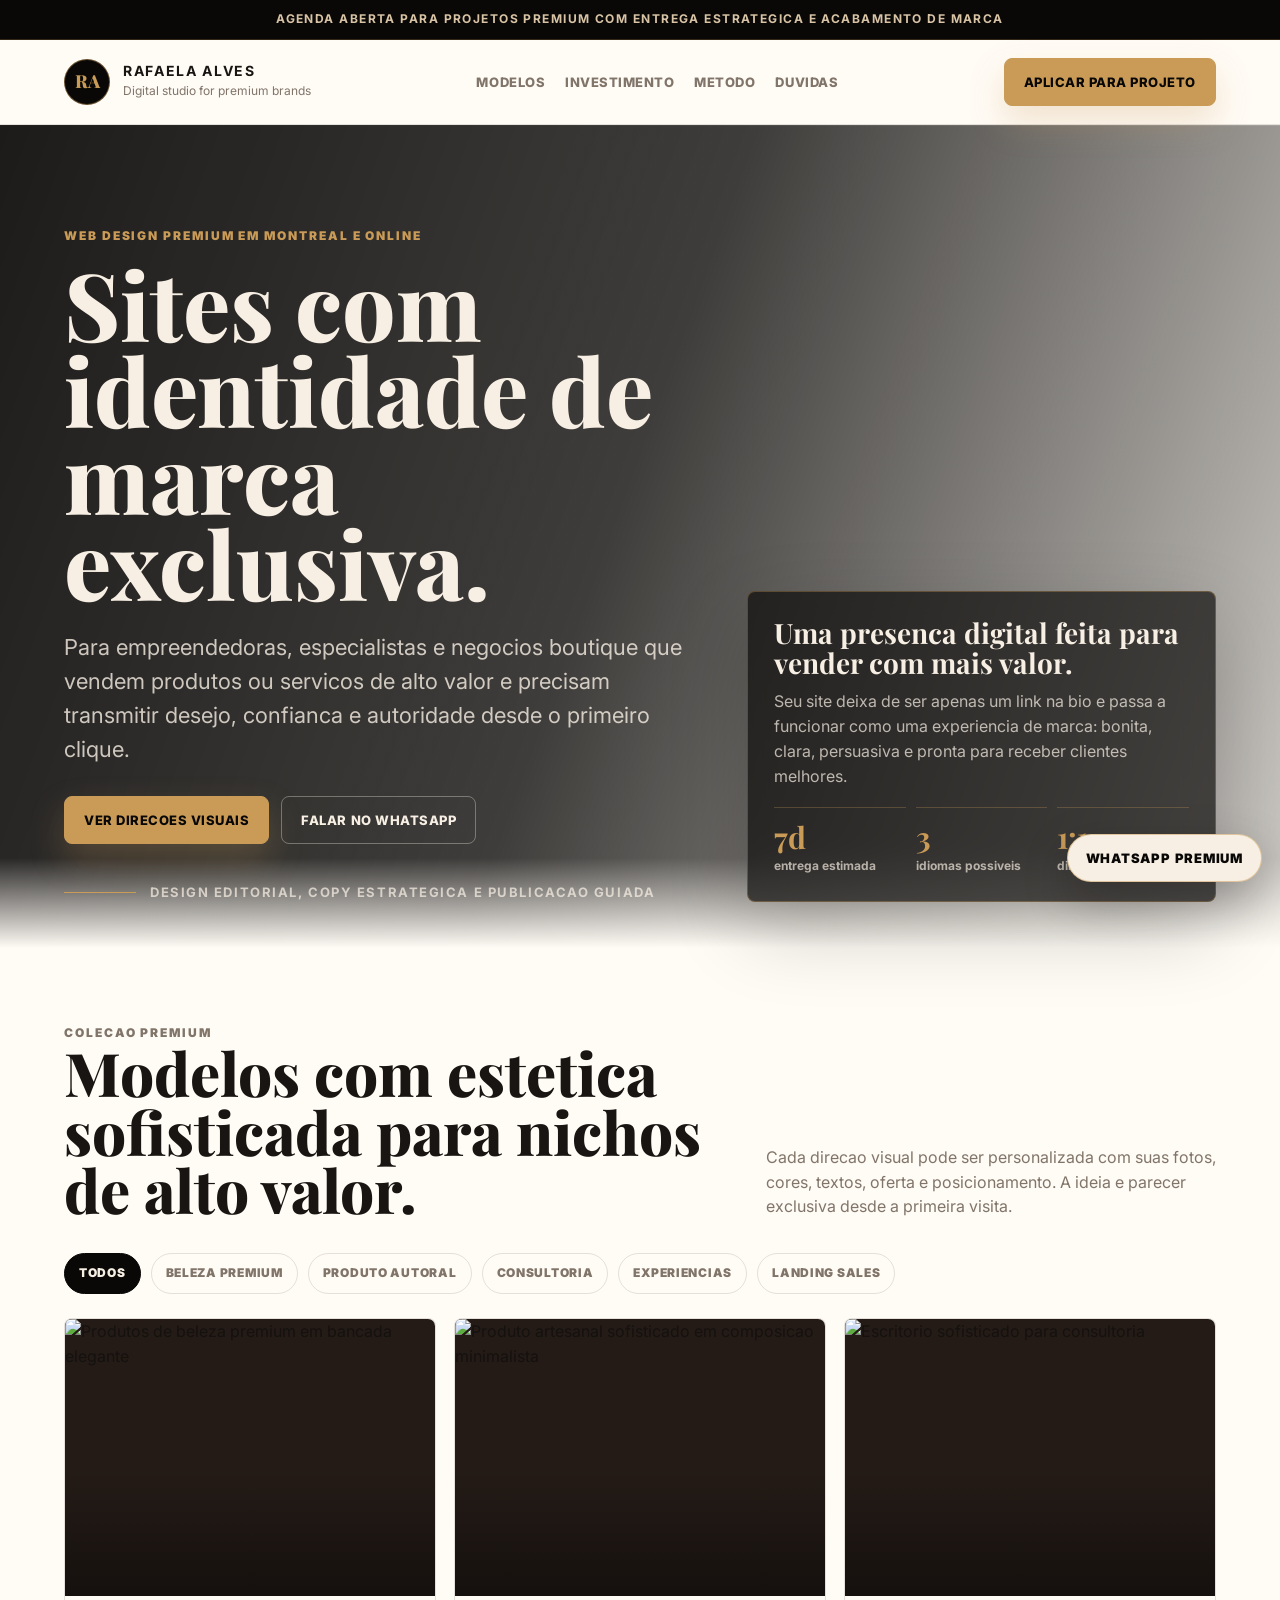
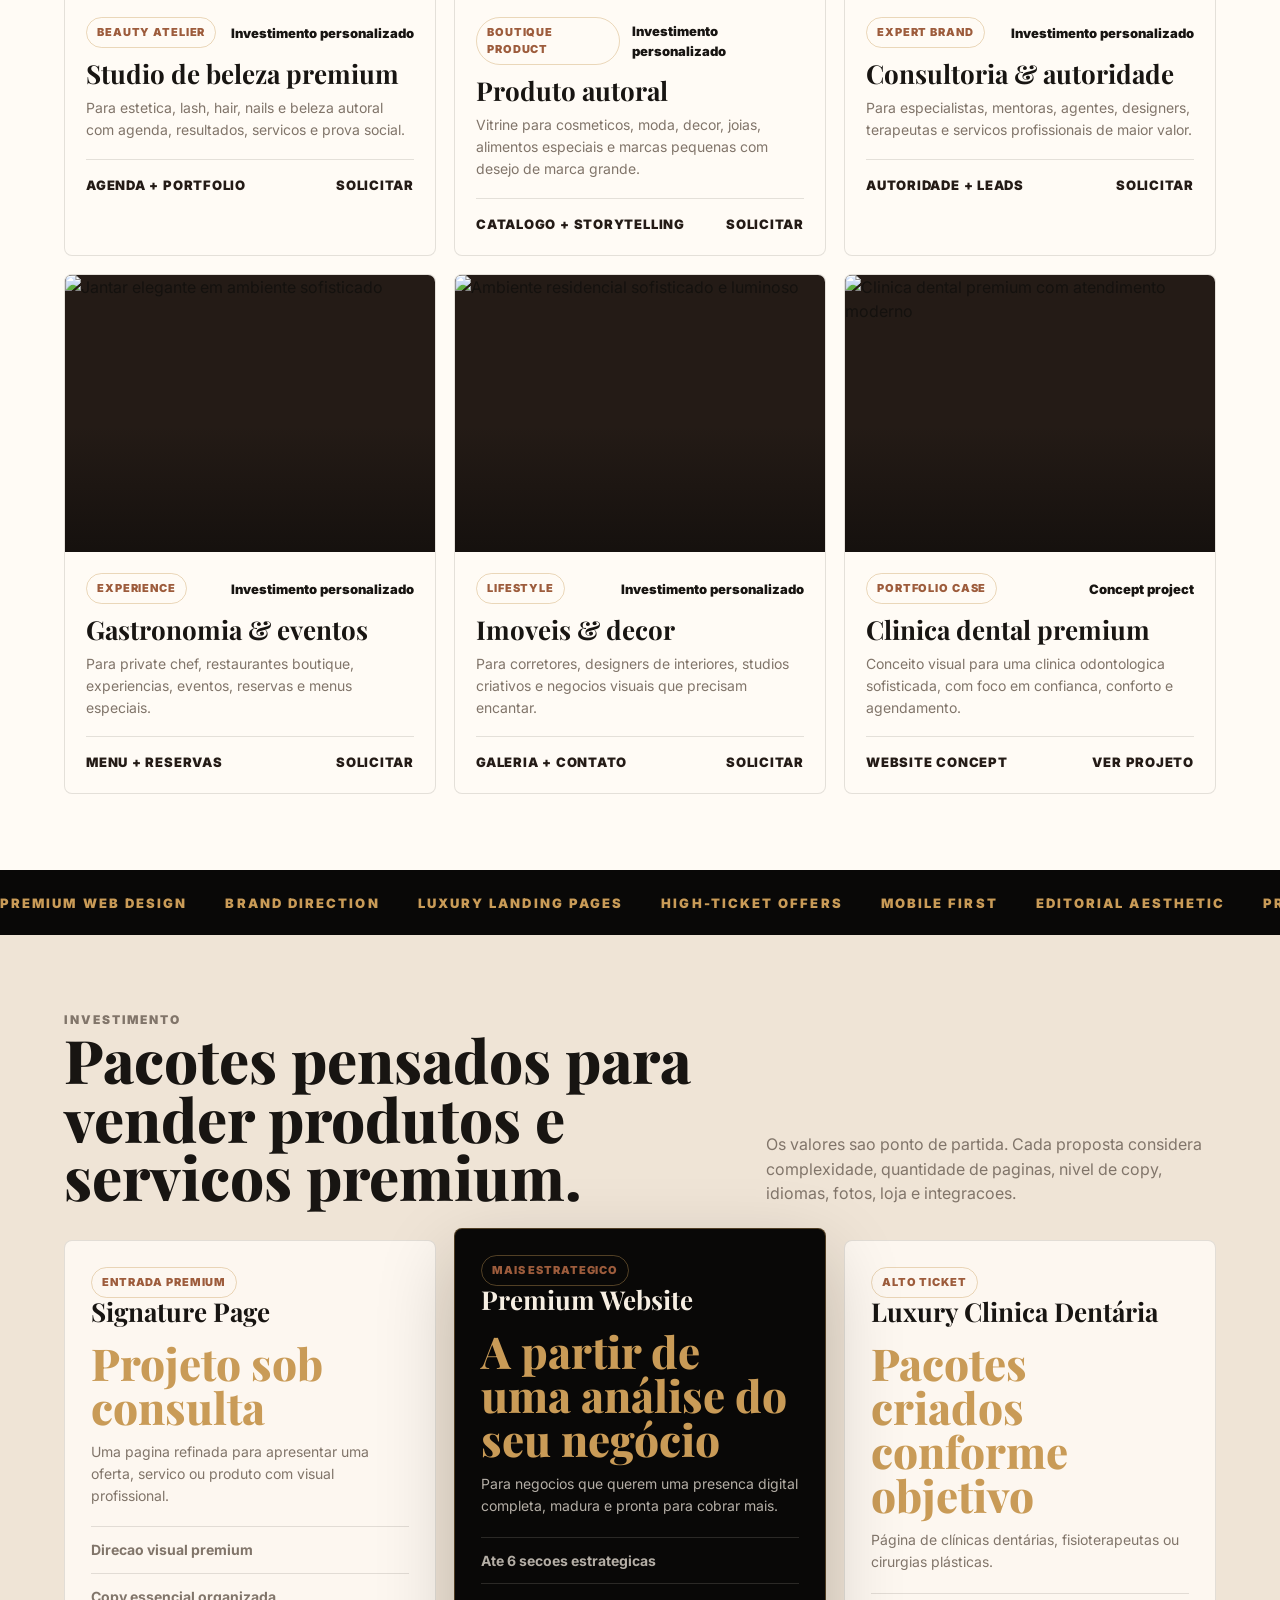
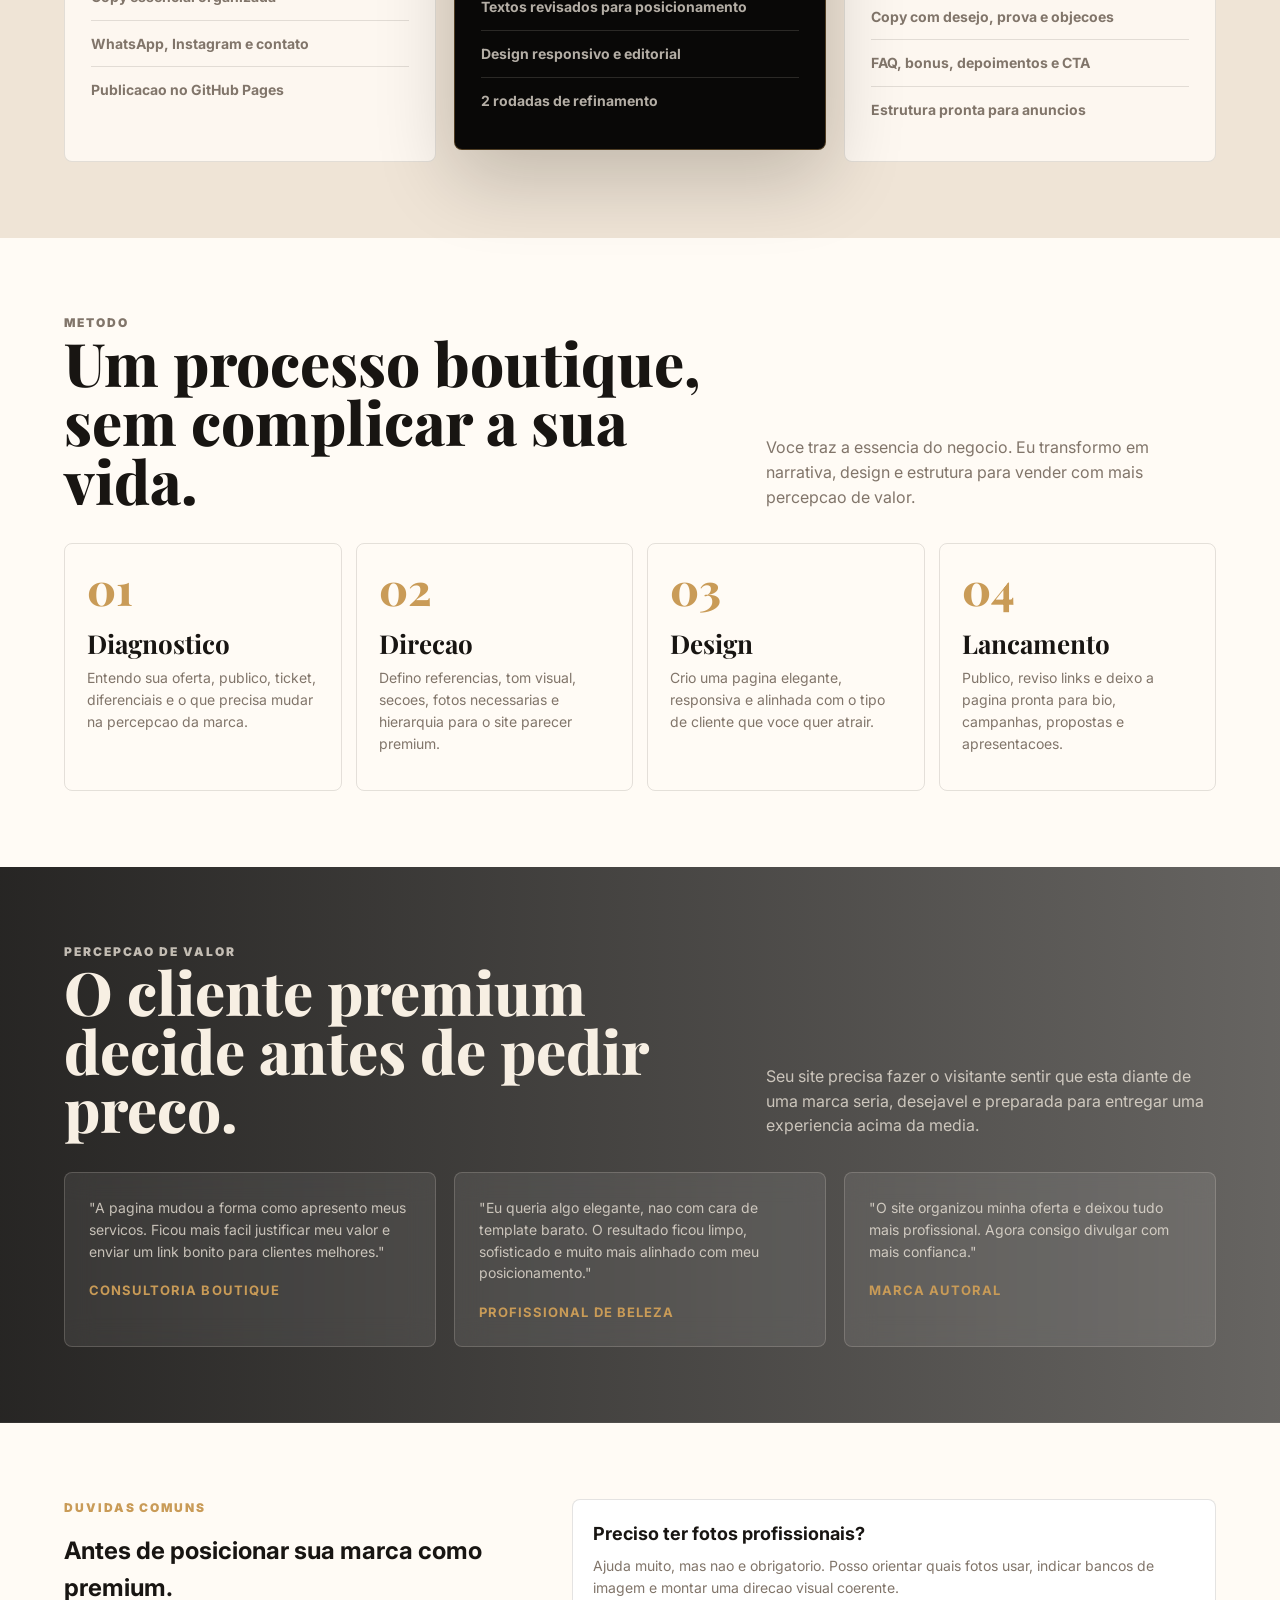
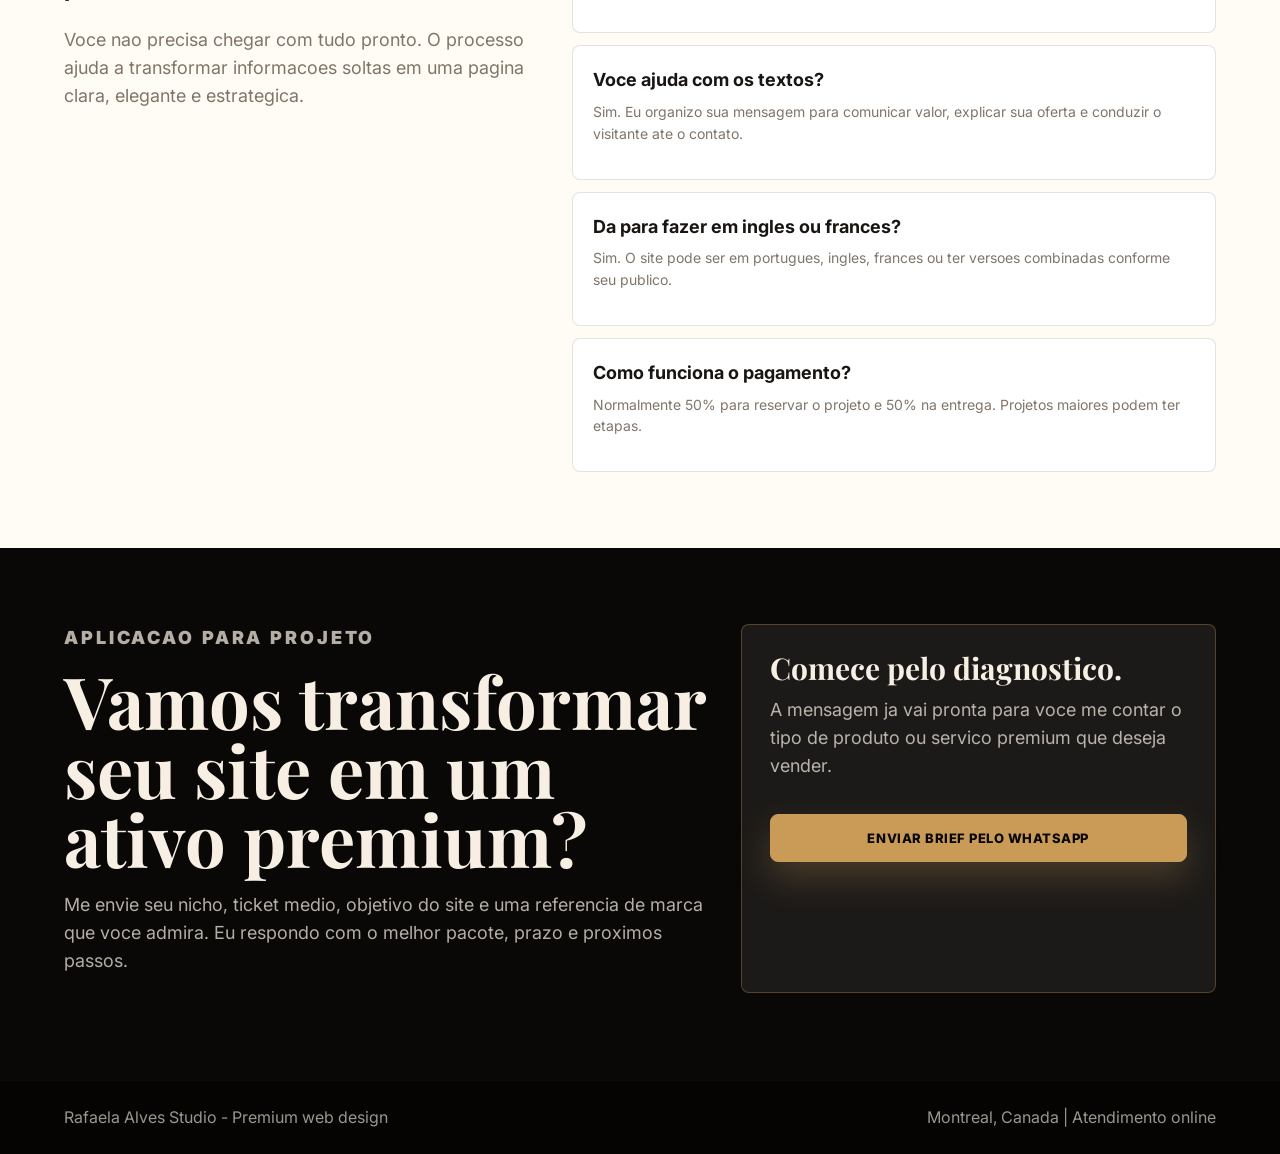
==== commit da596322: "Add files via upload" ====
--- a/index.html
+++ b/index.html
@@ -971,18 +971,18 @@
 
         <article class="collection-card">
           <div class="visual">
-            <img src="https://images.unsplash.com/photo-1516321318423-f06f85e504b3?auto=format&fit=crop&w=900&q=84" alt="Notebook com interface digital elegante">
+            <img src="https://images.unsplash.com/photo-1606811971618-4486d14f3f99?auto=format&fit=crop&w=900&q=84" alt="Clinica dental premium com atendimento moderno">
           </div>
           <div class="card-body">
             <div class="card-meta">
-              <span class="pill">Sales page</span>
-              <span class="price">Investimento personalizado</span>
-            </div>
-            <h3>Landing de alto ticket</h3>
-            <p>Pagina de venda para mentoria, curso, servico premium, lista de espera ou lancamento digital.</p>
+              <span class="pill">Portfolio case</span>
+              <span class="price">Concept project</span>
+            </div>
+            <h3>Clinica dental premium</h3>
+            <p>Conceito visual para uma clinica odontologica sofisticada, com foco em confianca, conforto e agendamento.</p>
             <div class="card-footer">
-              <span class="small-link">Copy + conversao</span>
-              <a class="small-link" href="#contato">Solicitar</a>
+              <span class="small-link">Website concept</span>
+              <a class="small-link" href="https://alvesrafaela.github.io/premiumDental/" target="_blank" rel="noopener">Ver projeto</a>
             </div>
           </div>
         </article>
@@ -1031,11 +1031,10 @@
 
         <article class="offer">
           <span class="tag">Alto ticket</span>
-          <h3>Luxury Sales Page</h3>
+          <h3>Luxury Clinica Dentária</h3>
           <div class="offer-price">Pacotes criados conforme objetivo <small></small></div>
-          <p>Pagina de conversao para ofertas premium, lancamentos, mentorias e produtos de maior margem.</p>
+          <p>Página de clínicas dentárias, fisioterapeutas ou cirurgias plásticas.</p>
           <ul>
-            <li>Arquitetura de vendas</li>
             <li>Copy com desejo, prova e objecoes</li>
             <li>FAQ, bonus, depoimentos e CTA</li>
             <li>Estrutura pronta para anuncios</li>
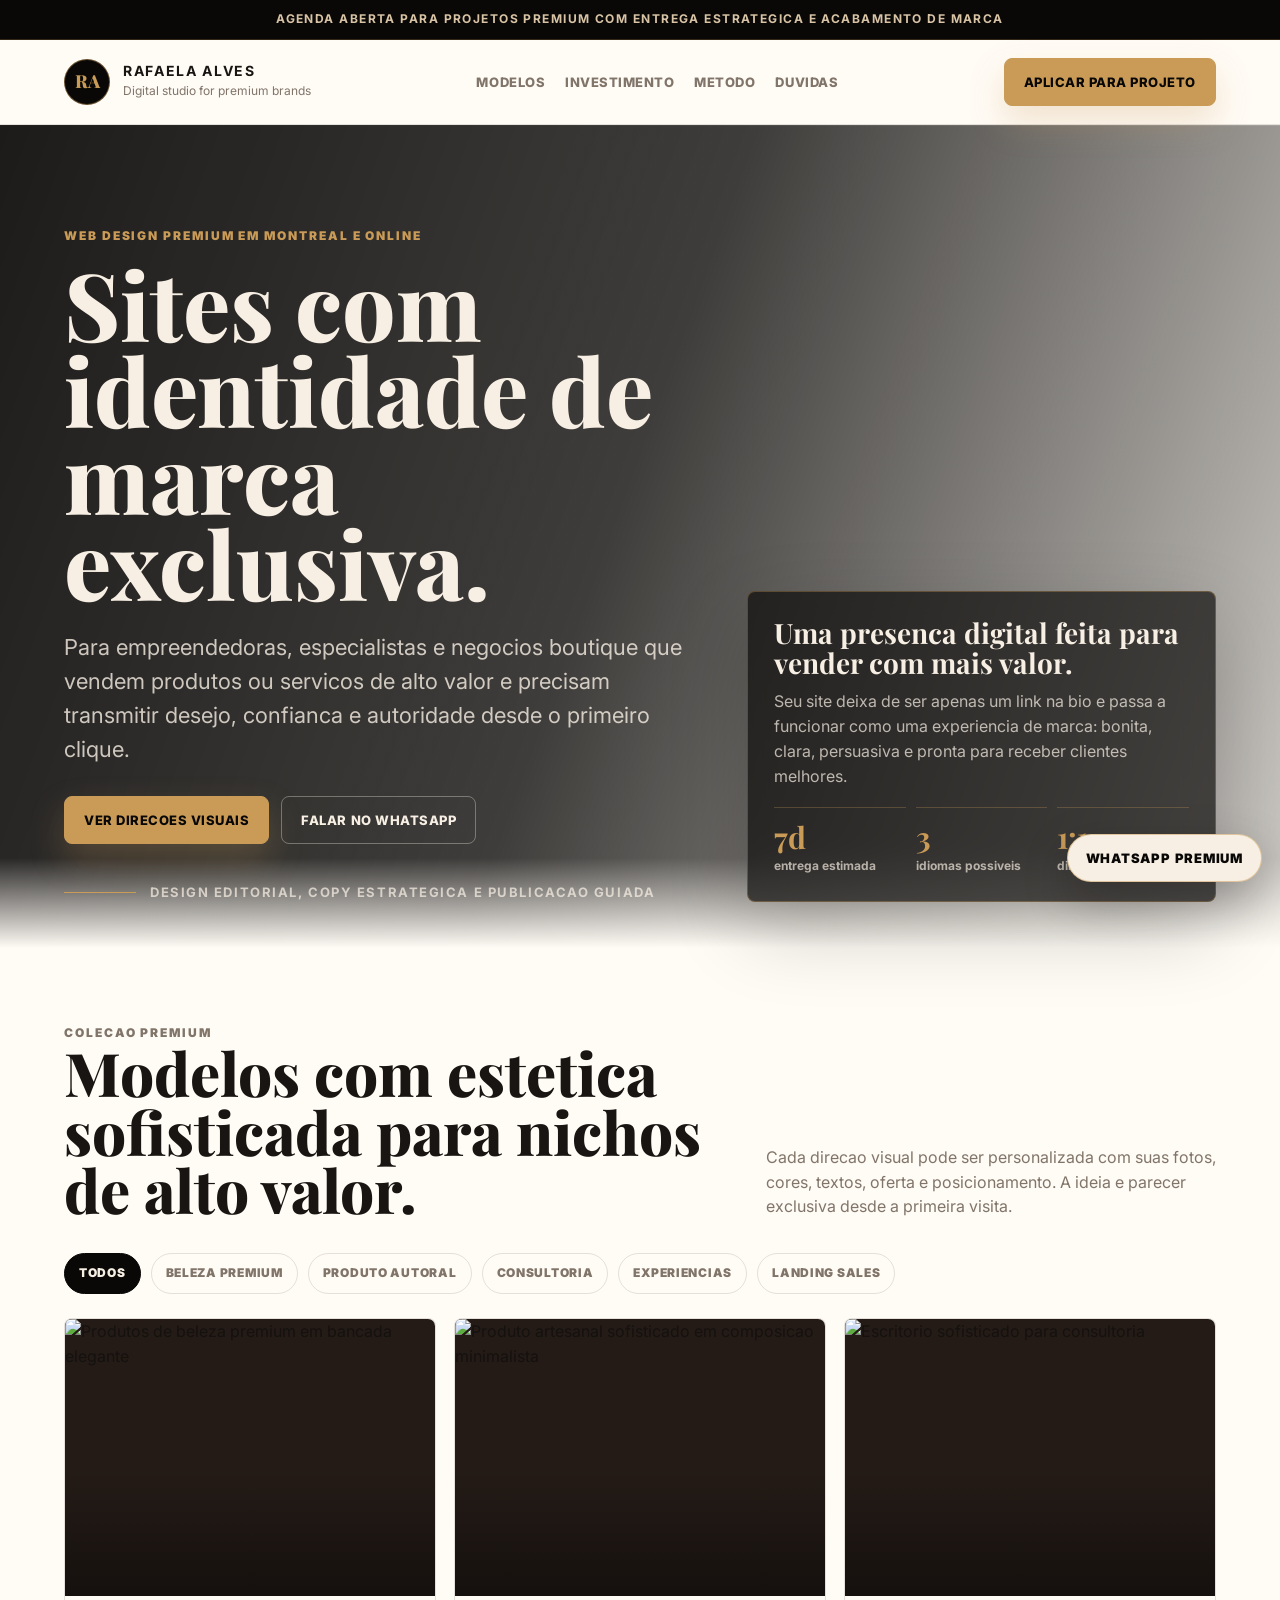
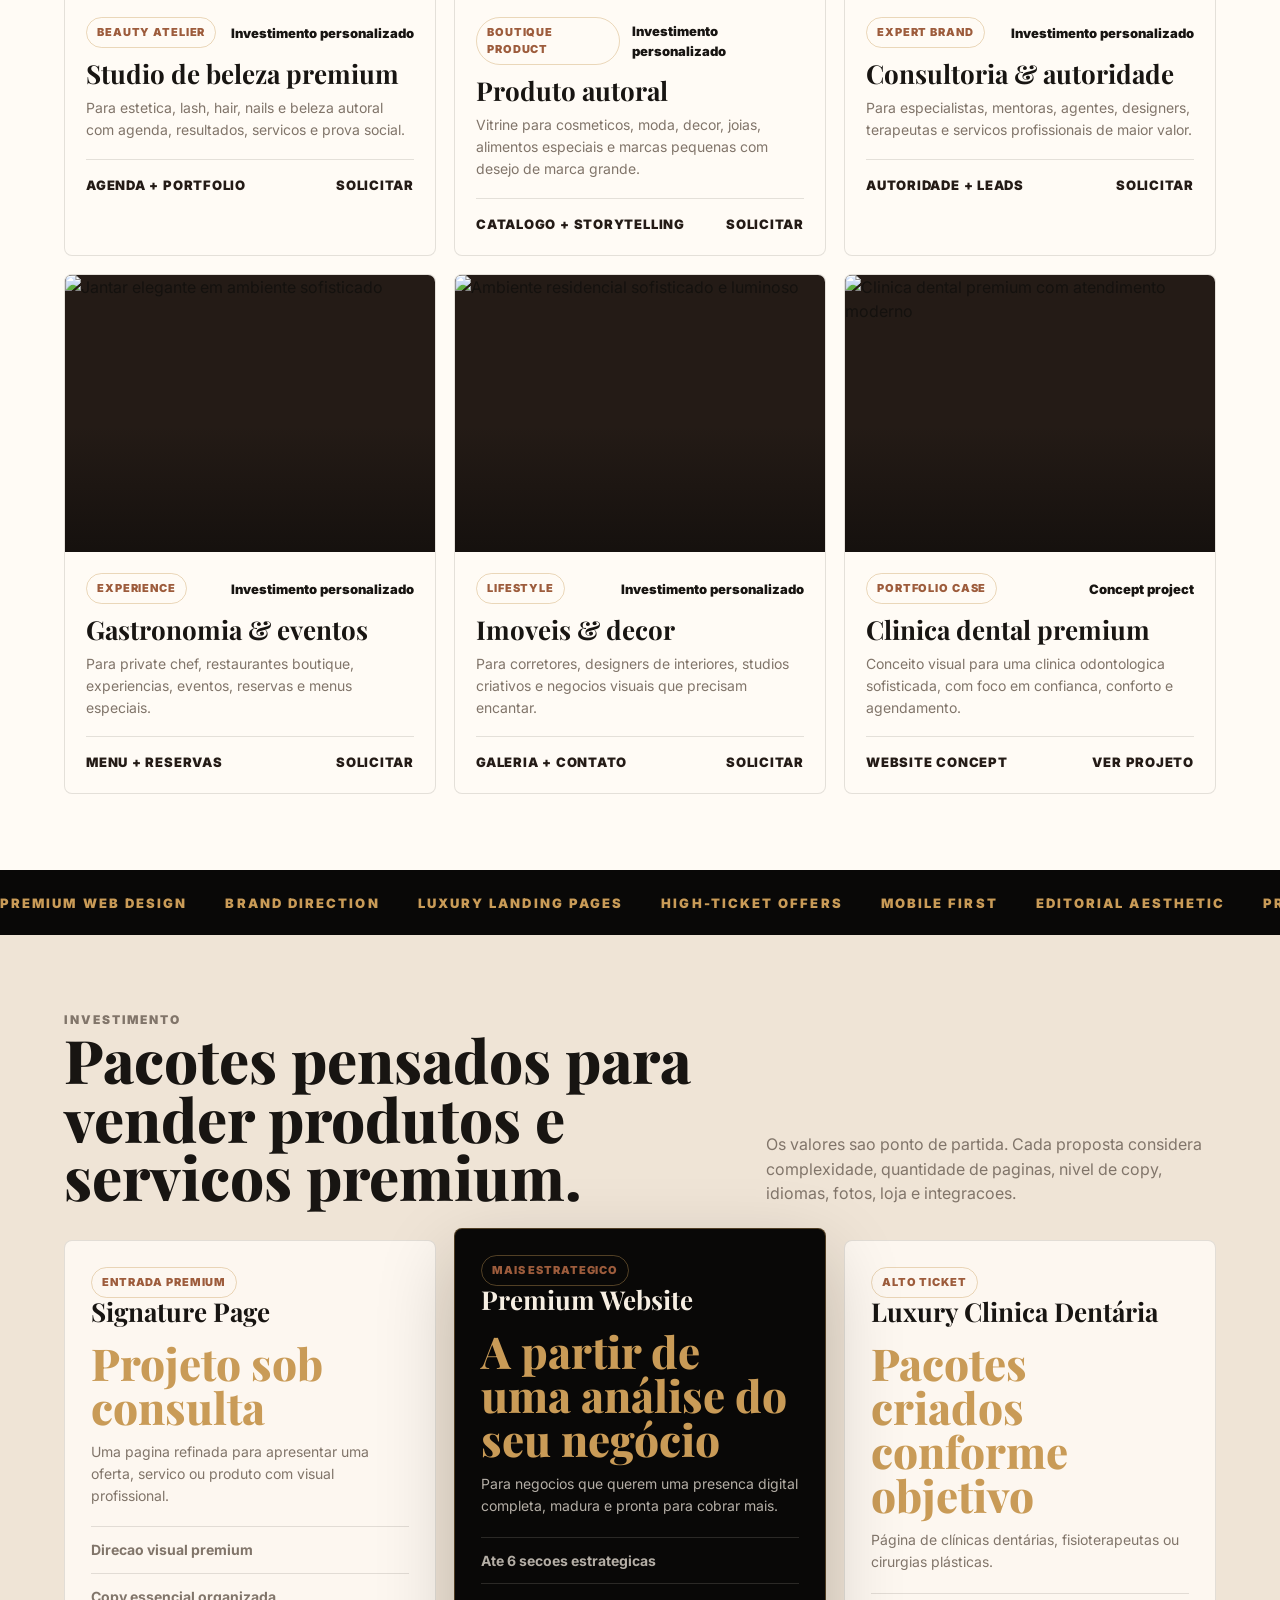
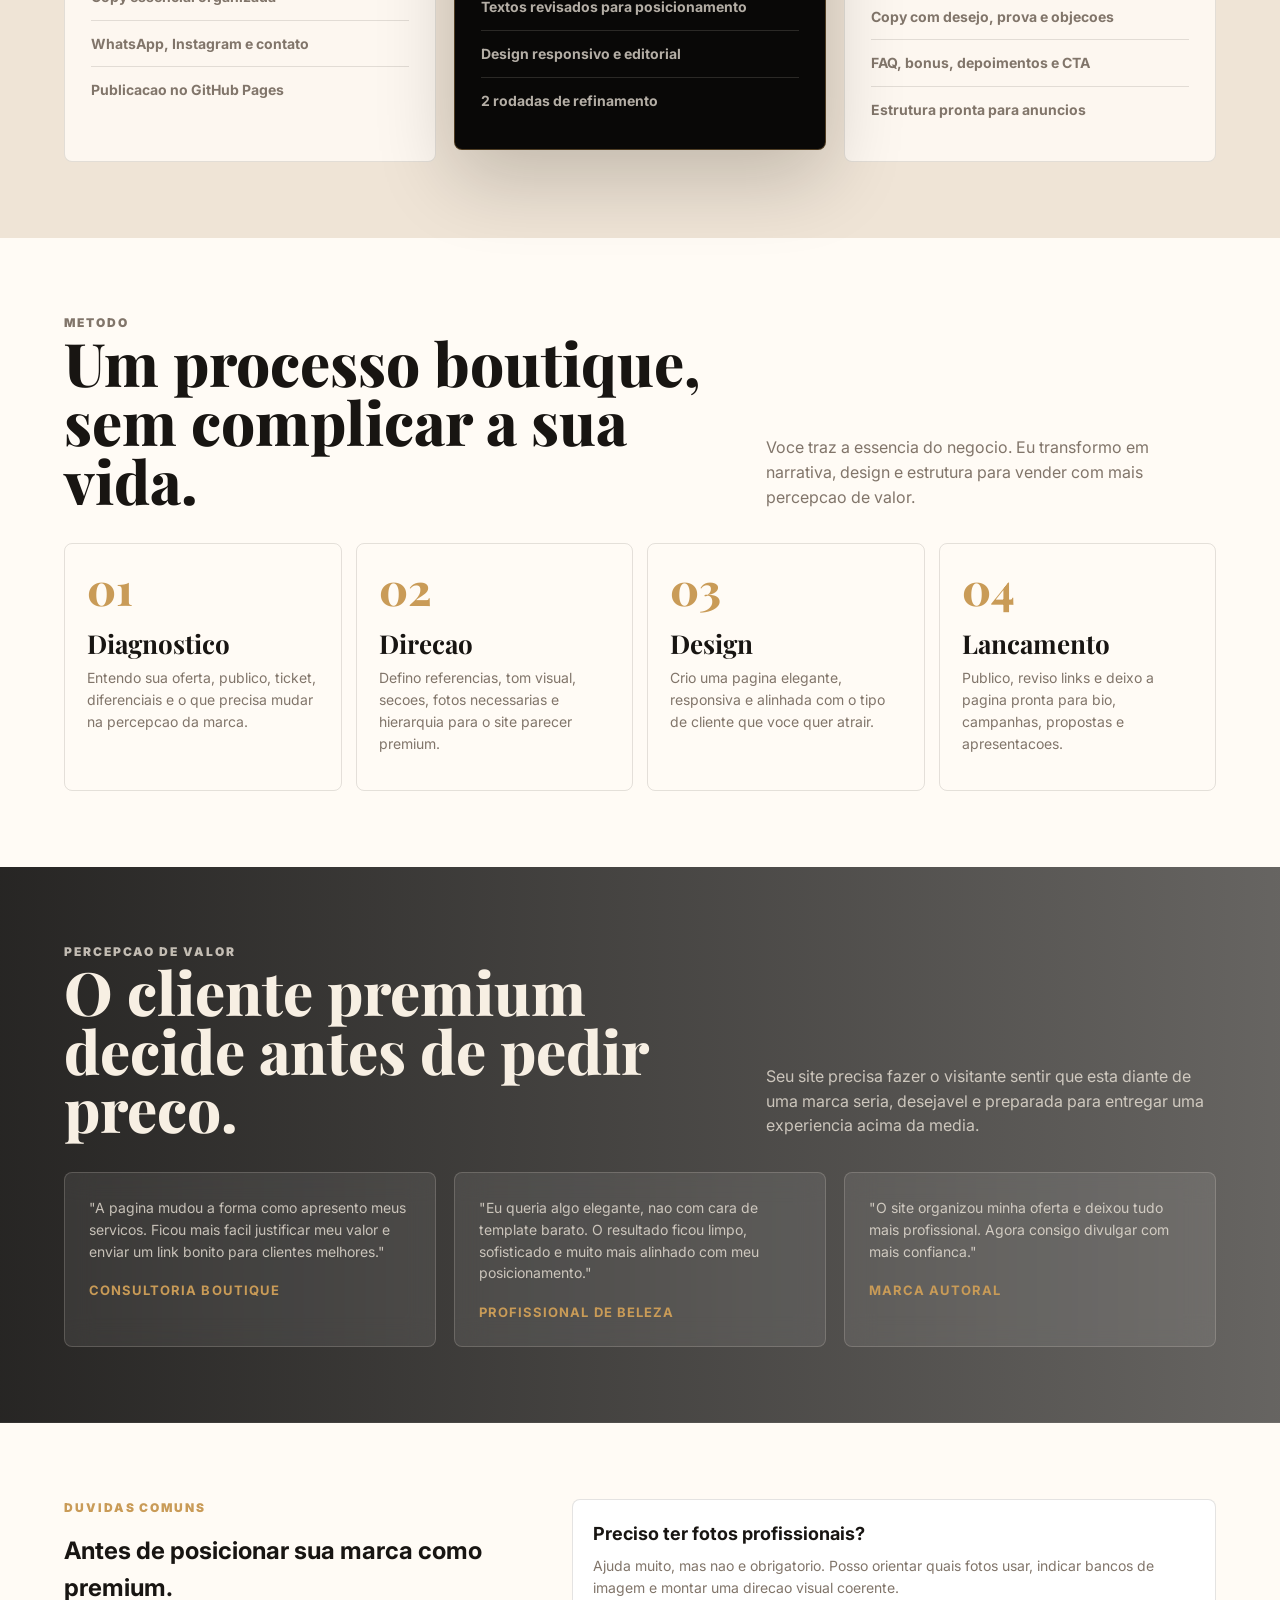
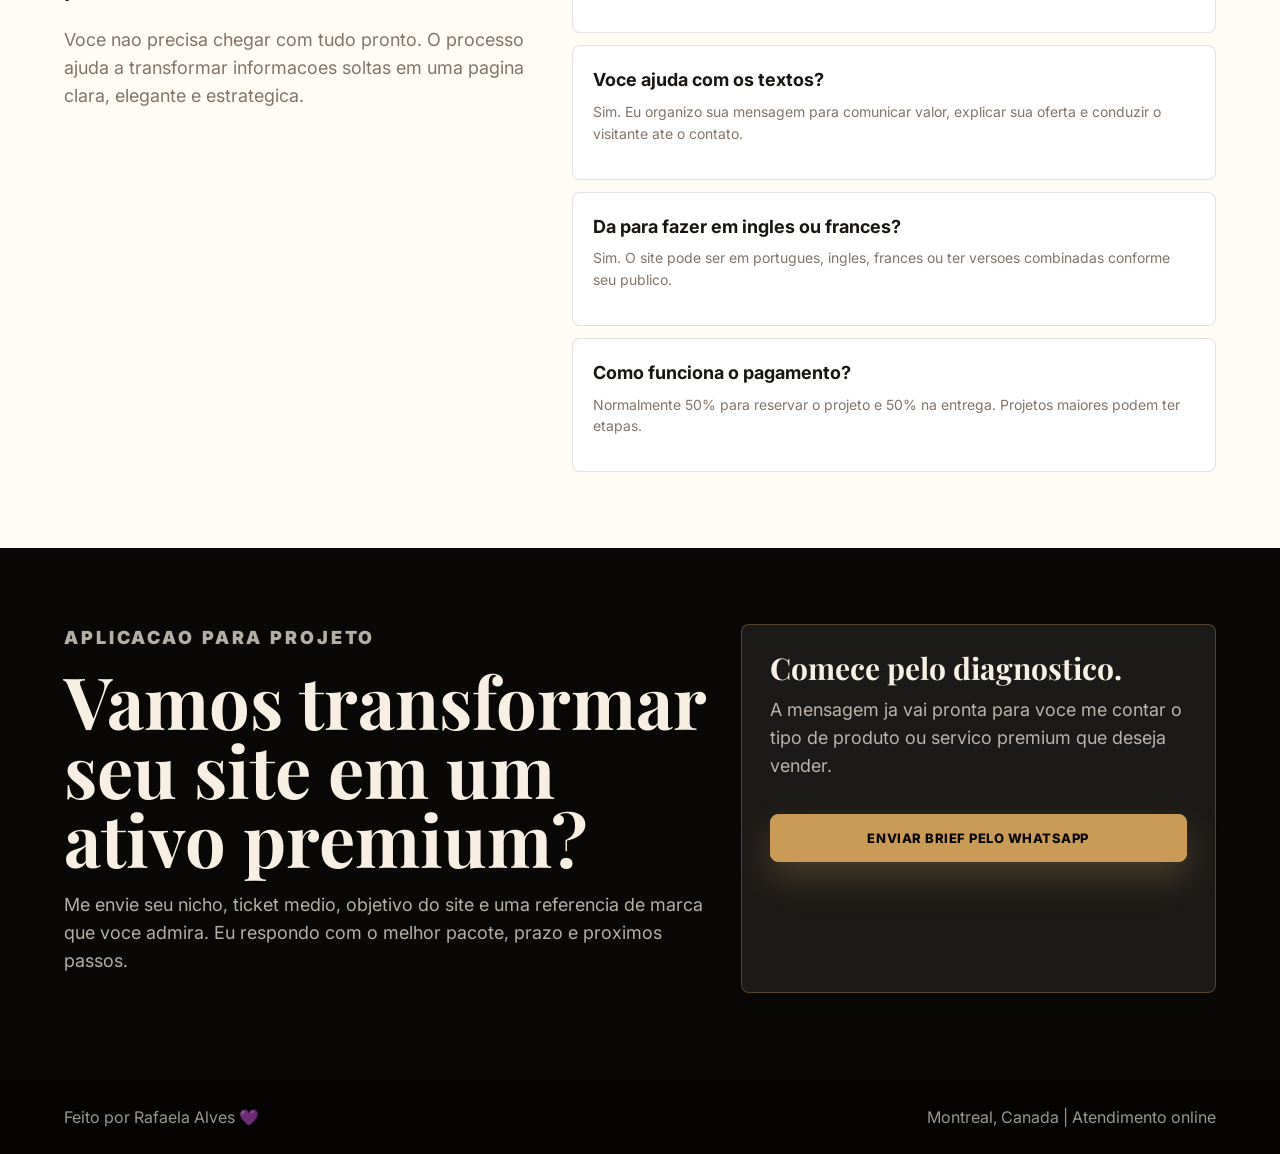
==== commit 811370cc: "Update index.html" ====
--- a/index.html
+++ b/index.html
@@ -1144,7 +1144,7 @@
   </main>
 
   <footer>
-    <span>Rafaela Alves Studio - Premium web design</span>
+    <span>Feito por Rafaela Alves 💜</span>
     <span>Montreal, Canada | Atendimento online</span>
   </footer>
 
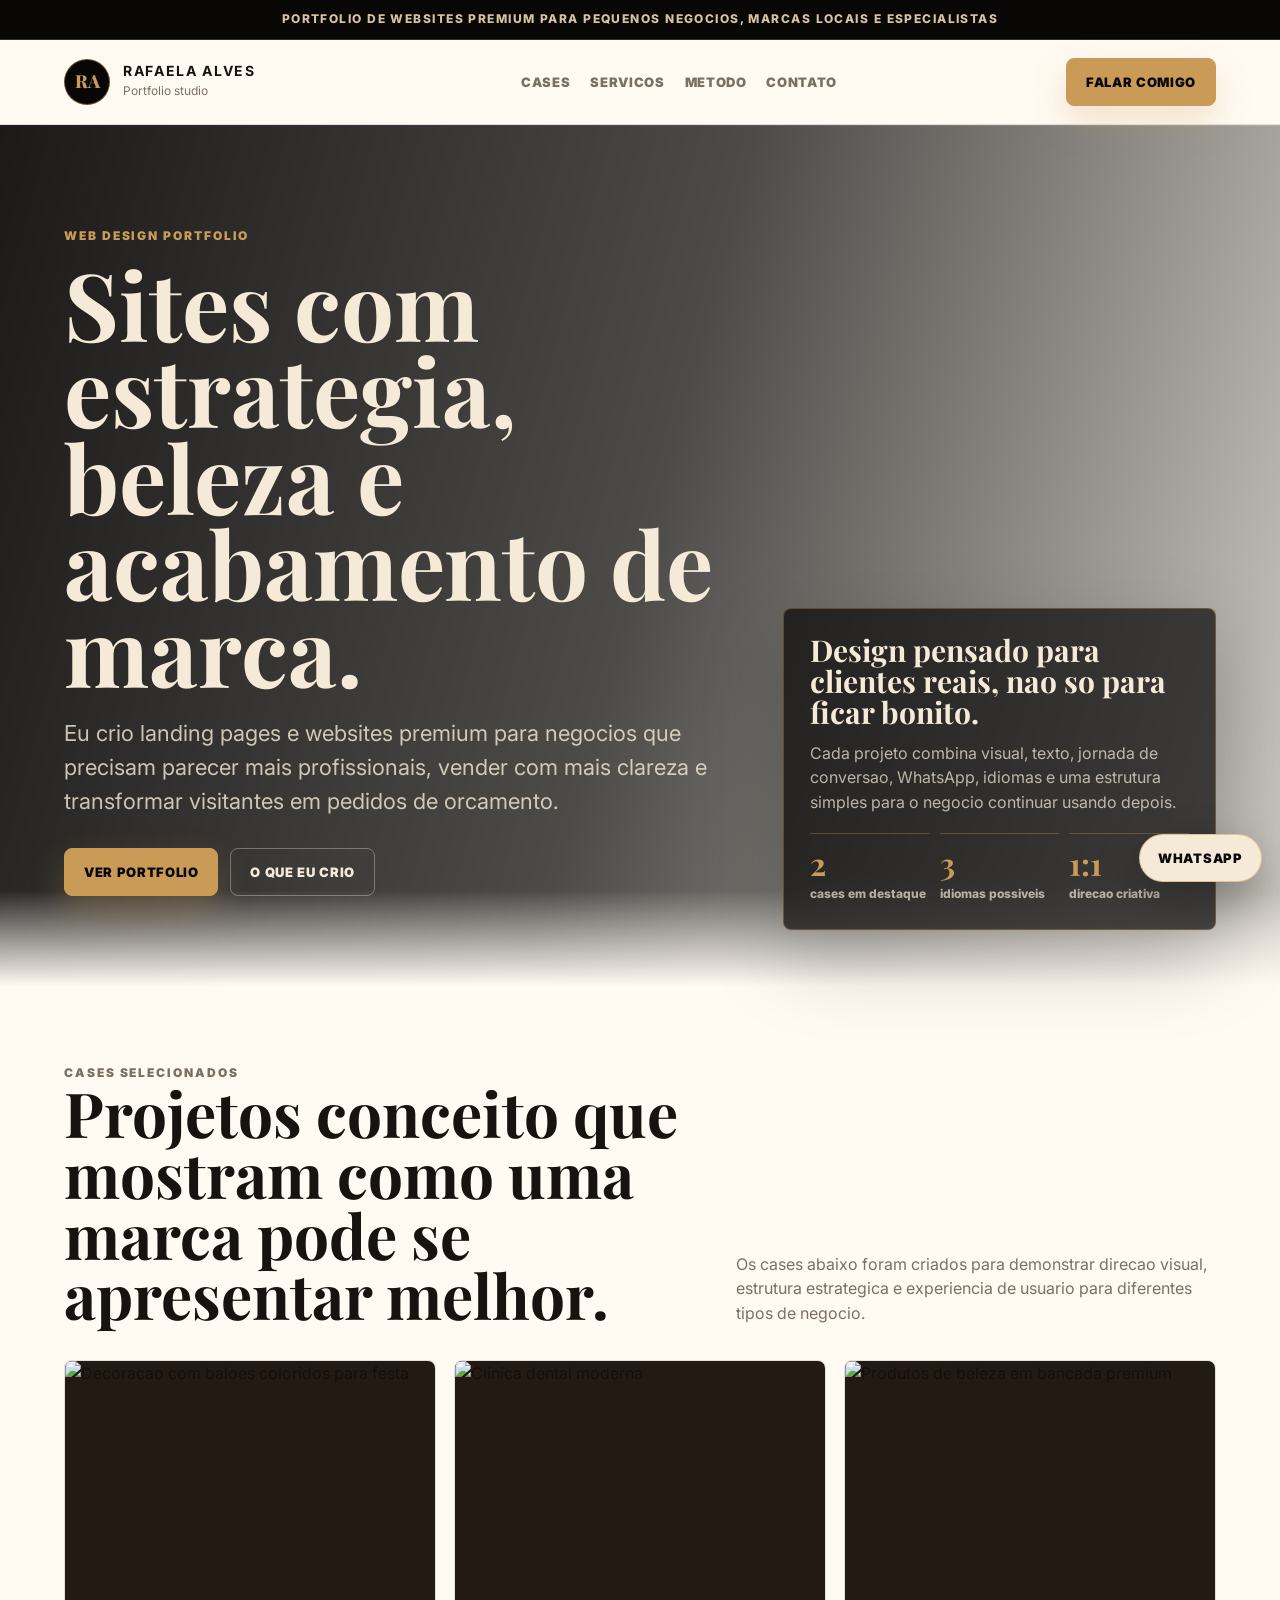
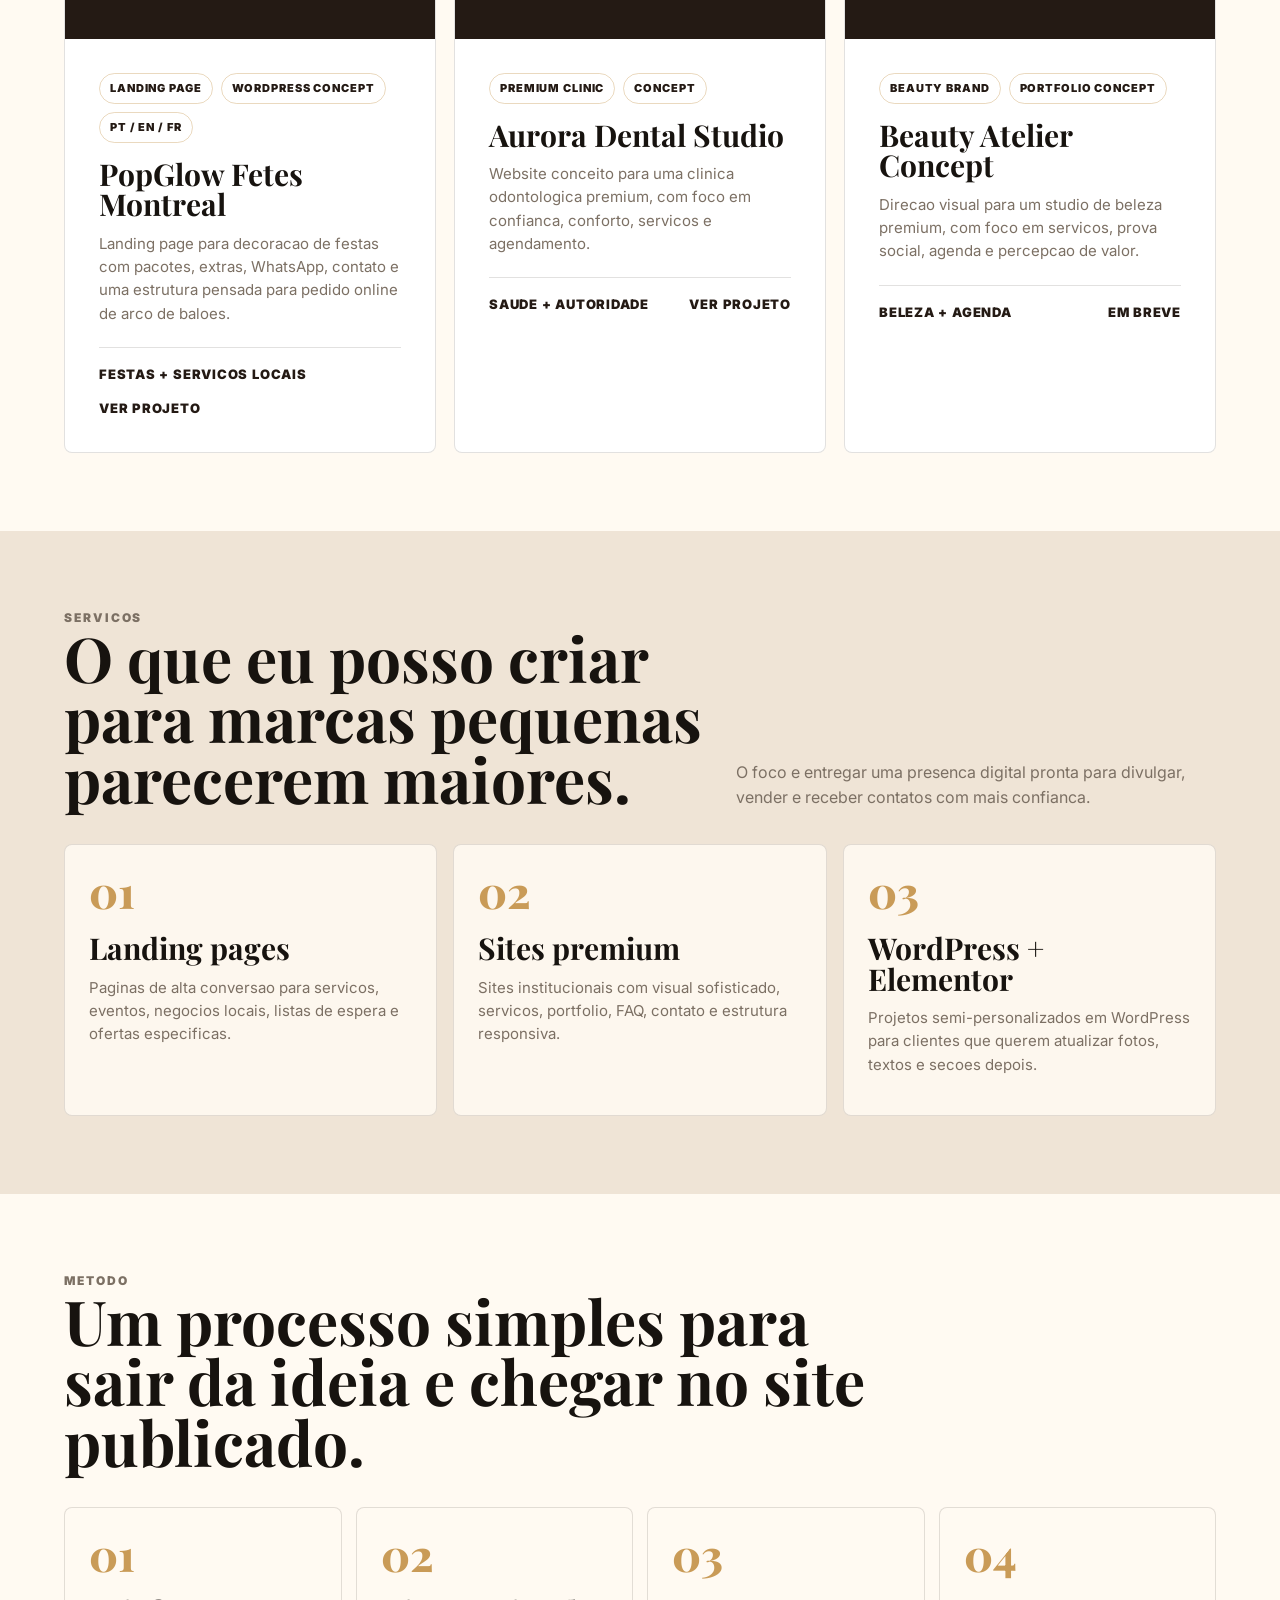
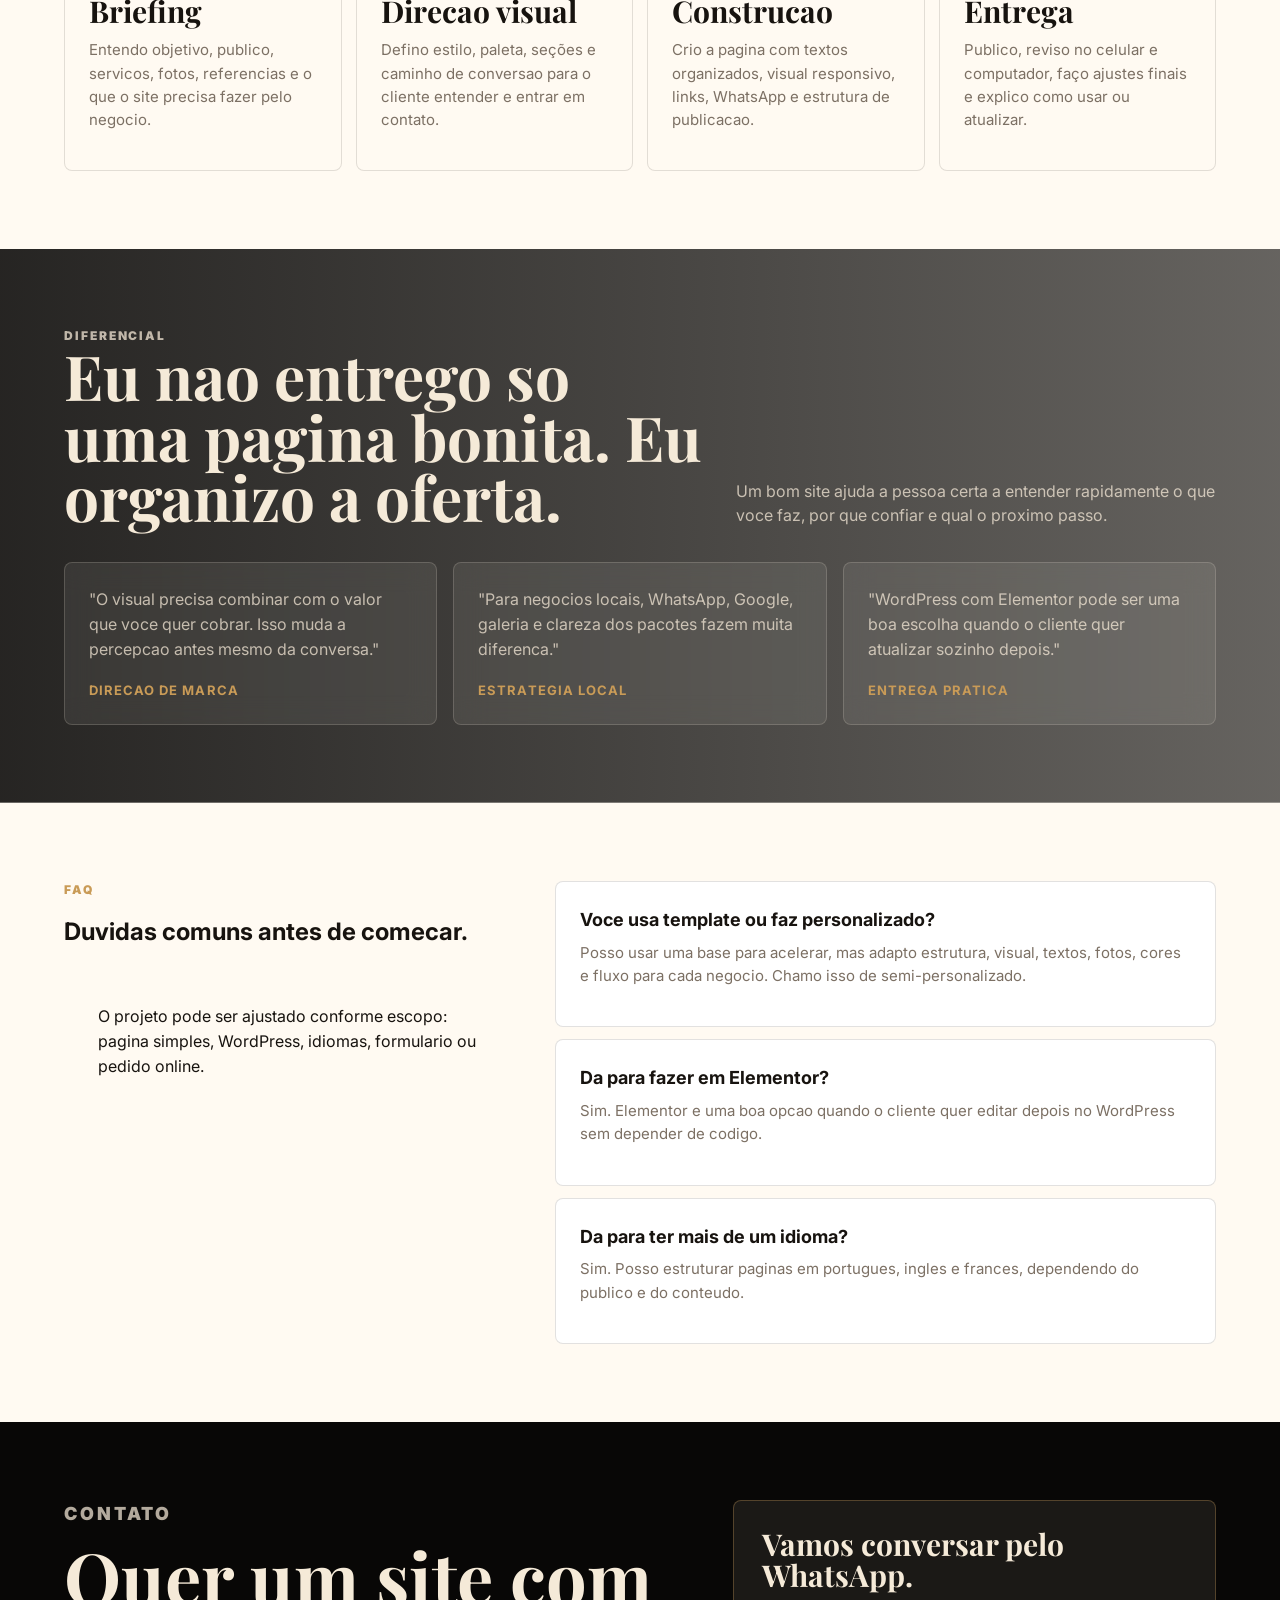
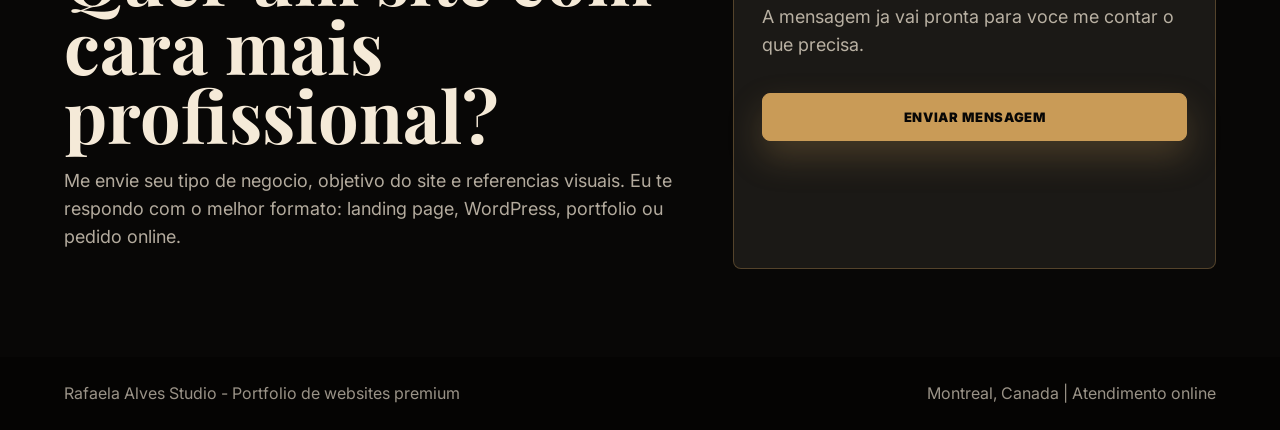
==== commit 65df41c7: "Add files via upload" ====
--- a/index.html
+++ b/index.html
@@ -3,26 +3,26 @@
 <head>
   <meta charset="utf-8">
   <meta name="viewport" content="width=device-width, initial-scale=1">
-  <meta name="description" content="Rafaela Alves Studio cria sites premium, landing pages de alto valor e experiencias digitais para marcas sofisticadas.">
-  <title>Rafaela Alves Studio | Sites premium para marcas de alto valor</title>
+  <meta name="description" content="Portfolio de Rafaela Alves Studio, criando sites premium, landing pages e presencas digitais para pequenos negocios em Montreal.">
+  <title>Rafaela Alves Studio | Portfolio de sites premium</title>
   <link rel="preconnect" href="https://images.unsplash.com">
   <style>
-    @import url("https://fonts.googleapis.com/css2?family=Inter:wght@400;500;600;700;800&family=Playfair+Display:wght@600;700;800&display=swap");
+    @import url("https://fonts.googleapis.com/css2?family=Inter:wght@400;500;600;700;800;900&family=Playfair+Display:wght@600;700;800&display=swap");
 
     :root {
-      --noir: #090807;
-      --ink: #181512;
-      --coffee: #241b16;
-      --champagne: #f7efe3;
-      --ivory: #fffbf5;
-      --sand: #d8c3a5;
+      --noir: #080706;
+      --ink: #17130f;
+      --coffee: #241a14;
+      --ivory: #fffaf2;
+      --champagne: #f5ead8;
+      --sand: #d7c2a1;
       --gold: #c99b57;
-      --copper: #9d5c3c;
-      --sage: #536258;
-      --muted: #81756a;
-      --line: rgba(201, 155, 87, 0.22);
-      --light-line: rgba(36, 27, 22, 0.12);
-      --shadow: 0 28px 80px rgba(9, 8, 7, 0.2);
+      --rose: #b86b74;
+      --sage: #52635a;
+      --muted: #7c7064;
+      --line: rgba(36, 26, 20, 0.13);
+      --dark-line: rgba(245, 234, 216, 0.18);
+      --shadow: 0 28px 82px rgba(8, 7, 6, 0.22);
       --radius: 8px;
     }
 
@@ -54,10 +54,10 @@
 
     .announcement {
       background: var(--noir);
-      border-bottom: 1px solid var(--line);
+      border-bottom: 1px solid var(--dark-line);
       color: var(--sand);
       font-size: 12px;
-      font-weight: 700;
+      font-weight: 800;
       letter-spacing: 0.12em;
       padding: 10px 18px;
       text-align: center;
@@ -66,10 +66,10 @@
 
     .nav {
       align-items: center;
-      background: rgba(255, 251, 245, 0.9);
-      border-bottom: 1px solid var(--light-line);
+      background: rgba(255, 250, 242, 0.92);
+      border-bottom: 1px solid var(--line);
       display: flex;
-      gap: 26px;
+      gap: 24px;
       justify-content: space-between;
       padding: 18px clamp(18px, 5vw, 72px);
       position: sticky;
@@ -82,7 +82,7 @@
       align-items: center;
       display: flex;
       gap: 13px;
-      min-width: 230px;
+      min-width: 228px;
     }
 
     .brand-mark {
@@ -125,8 +125,8 @@
     .nav-links a {
       color: var(--muted);
       font-size: 13px;
-      font-weight: 800;
-      letter-spacing: 0.04em;
+      font-weight: 900;
+      letter-spacing: 0.05em;
       text-transform: uppercase;
     }
 
@@ -136,15 +136,14 @@
       border-radius: var(--radius);
       cursor: pointer;
       display: inline-flex;
-      font-family: Inter, Arial, sans-serif;
       font-size: 13px;
-      font-weight: 800;
+      font-weight: 900;
       justify-content: center;
-      letter-spacing: 0.04em;
+      letter-spacing: 0.05em;
       min-height: 46px;
       padding: 13px 19px;
       text-transform: uppercase;
-      transition: transform 0.2s ease, box-shadow 0.2s ease, background 0.2s ease;
+      transition: transform 0.2s ease, box-shadow 0.2s ease;
       white-space: nowrap;
     }
 
@@ -157,42 +156,42 @@
     .nav-cta {
       background: var(--gold);
       border: 1px solid var(--gold);
-      box-shadow: 0 16px 34px rgba(201, 155, 87, 0.26);
+      box-shadow: 0 16px 34px rgba(201, 155, 87, 0.25);
       color: var(--noir);
     }
 
     .btn.secondary {
       background: transparent;
-      border: 1px solid rgba(247, 239, 227, 0.34);
+      border: 1px solid rgba(245, 234, 216, 0.34);
       color: var(--champagne);
     }
 
     .hero {
       background:
-        linear-gradient(110deg, rgba(9, 8, 7, 0.92) 0%, rgba(9, 8, 7, 0.78) 48%, rgba(9, 8, 7, 0.2) 100%),
-        url("https://images.unsplash.com/photo-1606760227091-3dd870d97f1d?auto=format&fit=crop&w=1800&q=86");
+        linear-gradient(105deg, rgba(8, 7, 6, 0.92), rgba(8, 7, 6, 0.72) 50%, rgba(8, 7, 6, 0.2)),
+        url("https://images.unsplash.com/photo-1497366754035-f200968a6e72?auto=format&fit=crop&w=1800&q=86");
       background-position: center;
       background-size: cover;
       color: var(--champagne);
       min-height: 720px;
-      padding: clamp(58px, 8vw, 112px) clamp(18px, 5vw, 72px) 46px;
+      padding: clamp(56px, 8vw, 112px) clamp(18px, 5vw, 72px) 56px;
       position: relative;
     }
 
     .hero::after {
-      background: linear-gradient(180deg, rgba(255, 251, 245, 0), var(--ivory));
+      background: linear-gradient(180deg, rgba(255, 250, 242, 0), var(--ivory));
       bottom: 0;
       content: "";
-      height: 90px;
+      height: 96px;
       left: 0;
       position: absolute;
       right: 0;
     }
 
-    .hero-inner {
+    .hero-grid {
       display: grid;
-      gap: clamp(30px, 5vw, 66px);
-      grid-template-columns: minmax(0, 0.95fr) minmax(320px, 0.72fr);
+      gap: clamp(30px, 5vw, 64px);
+      grid-template-columns: minmax(0, 1fr) minmax(320px, 0.66fr);
       position: relative;
       z-index: 1;
     }
@@ -216,52 +215,28 @@
     h1 {
       font-family: "Playfair Display", Georgia, serif;
       font-size: clamp(46px, 8vw, 94px);
-      font-weight: 800;
-      letter-spacing: 0;
       line-height: 0.92;
       margin-bottom: 24px;
-      max-width: 880px;
+      max-width: 920px;
     }
 
     .hero-copy {
-      color: rgba(247, 239, 227, 0.8);
+      color: rgba(245, 234, 216, 0.8);
       font-size: clamp(17px, 2vw, 22px);
       margin-bottom: 30px;
-      max-width: 670px;
+      max-width: 710px;
     }
 
     .hero-actions {
       display: flex;
       flex-wrap: wrap;
       gap: 12px;
-      margin-bottom: 38px;
-    }
-
-    .signature-line {
-      align-items: center;
-      display: flex;
-      gap: 14px;
-      max-width: 650px;
-    }
-
-    .signature-line::before {
-      background: var(--gold);
-      content: "";
-      height: 1px;
-      width: 72px;
-    }
-
-    .signature-line span {
-      color: rgba(247, 239, 227, 0.72);
-      font-size: 13px;
-      font-weight: 700;
-      letter-spacing: 0.12em;
-      text-transform: uppercase;
+      margin-bottom: 34px;
     }
 
     .hero-panel {
       align-self: end;
-      background: rgba(9, 8, 7, 0.68);
+      background: rgba(8, 7, 6, 0.7);
       border: 1px solid rgba(201, 155, 87, 0.34);
       border-radius: var(--radius);
       box-shadow: var(--shadow);
@@ -272,45 +247,45 @@
     .hero-panel strong {
       display: block;
       font-family: "Playfair Display", Georgia, serif;
-      font-size: 28px;
-      line-height: 1.06;
+      font-size: 30px;
+      line-height: 1.04;
       margin-bottom: 12px;
     }
 
     .hero-panel p {
-      color: rgba(247, 239, 227, 0.72);
+      color: rgba(245, 234, 216, 0.72);
       margin-bottom: 18px;
     }
 
-    .metrics {
+    .stats {
       display: grid;
       gap: 10px;
       grid-template-columns: repeat(3, minmax(0, 1fr));
     }
 
-    .metric {
-      border-top: 1px solid rgba(201, 155, 87, 0.28);
+    .stat {
+      border-top: 1px solid rgba(201, 155, 87, 0.3);
       padding-top: 14px;
     }
 
-    .metric b {
+    .stat b {
       color: var(--gold);
       display: block;
       font-family: "Playfair Display", Georgia, serif;
-      font-size: 30px;
+      font-size: 31px;
       line-height: 1;
     }
 
-    .metric span {
-      color: rgba(247, 239, 227, 0.68);
+    .stat span {
+      color: rgba(245, 234, 216, 0.68);
       display: block;
       font-size: 12px;
-      font-weight: 700;
-      margin-top: 5px;
+      font-weight: 800;
+      margin-top: 6px;
     }
 
     section {
-      padding: 76px clamp(18px, 5vw, 72px);
+      padding: 78px clamp(18px, 5vw, 72px);
     }
 
     .section-head {
@@ -323,8 +298,7 @@
 
     .section-head h2 {
       font-family: "Playfair Display", Georgia, serif;
-      font-size: clamp(34px, 5vw, 60px);
-      font-weight: 800;
+      font-size: clamp(34px, 5vw, 62px);
       line-height: 0.98;
       margin-bottom: 0;
       max-width: 820px;
@@ -333,101 +307,56 @@
     .section-head p {
       color: var(--muted);
       margin-bottom: 0;
-      max-width: 450px;
-    }
-
-    .filters {
-      display: flex;
-      flex-wrap: wrap;
-      gap: 10px;
-      margin-bottom: 24px;
-    }
-
-    .filter {
-      background: transparent;
-      border: 1px solid var(--light-line);
-      border-radius: 999px;
-      color: var(--muted);
-      font-size: 12px;
-      font-weight: 900;
-      letter-spacing: 0.06em;
-      padding: 10px 14px;
-      text-transform: uppercase;
-    }
-
-    .filter.active {
-      background: var(--noir);
-      border-color: var(--noir);
-      color: var(--champagne);
-    }
-
-    .collection-grid {
+      max-width: 480px;
+    }
+
+    .case-grid {
       display: grid;
       gap: 18px;
       grid-template-columns: repeat(3, minmax(0, 1fr));
     }
 
-    .collection-card,
-    .offer,
-    .process-step,
-    .testimonial,
-    .faq-item {
+    .case-card {
+      background: #fff;
+      border: 1px solid var(--line);
       border-radius: var(--radius);
-    }
-
-    .collection-card {
-      background: var(--ivory);
-      border: 1px solid var(--light-line);
       overflow: hidden;
       transition: transform 0.2s ease, box-shadow 0.2s ease;
     }
 
-    .collection-card:hover {
-      box-shadow: 0 20px 50px rgba(36, 27, 22, 0.14);
+    .case-card:hover {
+      box-shadow: 0 22px 58px rgba(36, 26, 20, 0.14);
       transform: translateY(-4px);
     }
 
-    .visual {
+    .case-visual {
       background: var(--coffee);
       overflow: hidden;
-      position: relative;
-    }
-
-    .visual img {
+    }
+
+    .case-visual img {
       aspect-ratio: 4 / 3;
-      filter: saturate(0.88) contrast(1.04);
-      height: 100%;
+      filter: saturate(0.92) contrast(1.04);
       object-fit: cover;
       width: 100%;
     }
 
-    .visual::after {
-      background: linear-gradient(180deg, rgba(9, 8, 7, 0), rgba(9, 8, 7, 0.54));
-      bottom: 0;
-      content: "";
-      height: 46%;
-      left: 0;
-      position: absolute;
-      right: 0;
-    }
-
-    .card-body {
-      padding: 21px;
-    }
-
-    .card-meta {
-      align-items: center;
+    .case-body {
+      padding: clamp(22px, 3vw, 34px);
+    }
+
+    .case-meta {
       display: flex;
-      gap: 12px;
-      justify-content: space-between;
-      margin-bottom: 12px;
+      flex-wrap: wrap;
+      gap: 8px;
+      margin-bottom: 16px;
     }
 
     .pill,
     .tag {
       border: 1px solid rgba(201, 155, 87, 0.38);
       border-radius: 999px;
-      color: var(--copper);
+      color: var(--coffee);
       display: inline-flex;
       font-size: 11px;
       font-weight: 900;
@@ -436,40 +365,35 @@
       text-transform: uppercase;
     }
 
-    .price {
-      color: var(--ink);
-      font-size: 13px;
-      font-weight: 900;
-    }
-
-    .collection-card h3,
-    .offer h3,
+    .case-body h3,
+    .service h3,
     .process-step h3 {
       font-family: "Playfair Display", Georgia, serif;
-      font-size: 26px;
-      line-height: 1.04;
-      margin-bottom: 10px;
-    }
-
-    .collection-card p,
-    .offer p,
+      font-size: 30px;
+      line-height: 1.02;
+      margin-bottom: 12px;
+    }
+
+    .case-body p,
+    .service p,
     .process-step p,
-    .testimonial p,
     .faq-item p {
       color: var(--muted);
-      font-size: 14px;
-    }
-
-    .card-footer {
+      font-size: 15px;
+    }
+
+    .case-links {
       align-items: center;
-      border-top: 1px solid var(--light-line);
+      border-top: 1px solid var(--line);
       display: flex;
+      flex-wrap: wrap;
+      gap: 14px;
       justify-content: space-between;
-      margin-top: 18px;
-      padding-top: 15px;
-    }
-
-    .small-link {
+      margin-top: 22px;
+      padding-top: 16px;
+    }
+
+    .text-link {
       color: var(--coffee);
       font-size: 13px;
       font-weight: 900;
@@ -477,109 +401,26 @@
       text-transform: uppercase;
     }
 
-    .atelier-band {
-      background: var(--noir);
-      color: var(--gold);
-      overflow: hidden;
-      padding: 20px 0;
-      white-space: nowrap;
-    }
-
-    .atelier-band span {
-      display: inline-block;
-      font-size: 13px;
-      font-weight: 900;
-      letter-spacing: 0.16em;
-      padding-right: 38px;
-      text-transform: uppercase;
-    }
-
-    .offers {
+    .services {
       background: #efe4d6;
     }
 
-    .offer-grid {
+    .service-grid {
       display: grid;
-      gap: 18px;
+      gap: 16px;
       grid-template-columns: repeat(3, minmax(0, 1fr));
     }
 
-    .offer {
-      background: rgba(255, 251, 245, 0.86);
-      border: 1px solid rgba(36, 27, 22, 0.12);
-      padding: 26px;
-    }
-
-    .offer.signature {
-      background: var(--noir);
-      border-color: rgba(201, 155, 87, 0.36);
-      color: var(--champagne);
-      box-shadow: var(--shadow);
-      transform: translateY(-12px);
-    }
-
-    .offer.signature p,
-    .offer.signature li {
-      color: rgba(247, 239, 227, 0.72);
-    }
-
-    .offer-price {
-      color: var(--gold);
-      font-family: "Playfair Display", Georgia, serif;
-      font-size: 44px;
-      font-weight: 800;
-      line-height: 1;
-      margin: 16px 0 12px;
-    }
-
-    .offer-price small {
-      color: var(--muted);
-      font-family: Inter, Arial, sans-serif;
-      font-size: 12px;
-      font-weight: 800;
-      letter-spacing: 0.06em;
-      text-transform: uppercase;
-    }
-
-    .offer.signature .offer-price small {
-      color: rgba(247, 239, 227, 0.58);
-    }
-
-    ul {
-      list-style: none;
-      margin: 20px 0 0;
-      padding: 0;
-    }
-
-    li {
-      border-top: 1px solid var(--light-line);
-      color: var(--muted);
-      font-size: 14px;
-      font-weight: 700;
-      padding: 12px 0;
-    }
-
-    .offer.signature li {
-      border-color: rgba(247, 239, 227, 0.14);
-    }
-
-    .process {
-      background: var(--ivory);
-    }
-
-    .process-grid {
-      display: grid;
-      gap: 14px;
-      grid-template-columns: repeat(4, minmax(0, 1fr));
-    }
-
-    .process-step {
-      background: transparent;
-      border: 1px solid var(--light-line);
-      padding: 22px;
-    }
-
-    .step-number {
+    .service,
+    .process-step,
+    .faq-item {
+      background: rgba(255, 250, 242, 0.88);
+      border: 1px solid var(--line);
+      border-radius: var(--radius);
+      padding: 24px;
+    }
+
+    .service-number {
       color: var(--gold);
       display: block;
       font-family: "Playfair Display", Georgia, serif;
@@ -589,9 +430,19 @@
       margin-bottom: 20px;
     }
 
+    .process {
+      background: var(--ivory);
+    }
+
+    .process-grid {
+      display: grid;
+      gap: 14px;
+      grid-template-columns: repeat(4, minmax(0, 1fr));
+    }
+
     .proof {
       background:
-        linear-gradient(90deg, rgba(9, 8, 7, 0.88), rgba(9, 8, 7, 0.62)),
+        linear-gradient(90deg, rgba(8, 7, 6, 0.88), rgba(8, 7, 6, 0.62)),
         url("https://images.unsplash.com/photo-1518005020951-eccb494ad742?auto=format&fit=crop&w=1700&q=84");
       background-position: center;
       background-size: cover;
@@ -599,24 +450,25 @@
     }
 
     .proof .section-head p,
-    .proof .testimonial p {
-      color: rgba(247, 239, 227, 0.74);
-    }
-
-    .testimonial-grid {
+    .proof .quote p {
+      color: rgba(245, 234, 216, 0.74);
+    }
+
+    .quote-grid {
       display: grid;
-      gap: 18px;
+      gap: 16px;
       grid-template-columns: repeat(3, minmax(0, 1fr));
     }
 
-    .testimonial {
-      background: rgba(255, 251, 245, 0.08);
-      border: 1px solid rgba(247, 239, 227, 0.18);
+    .quote {
+      background: rgba(255, 250, 242, 0.08);
+      border: 1px solid rgba(245, 234, 216, 0.18);
+      border-radius: var(--radius);
       padding: 24px;
       backdrop-filter: blur(14px);
     }
 
-    .testimonial strong {
+    .quote strong {
       color: var(--gold);
       display: block;
       font-size: 13px;
@@ -628,13 +480,7 @@
     .faq {
       display: grid;
       gap: 32px;
-      grid-template-columns: 0.85fr 1.15fr;
-    }
-
-    .faq-copy {
-      color: var(--muted);
-      font-size: 18px;
-      max-width: 520px;
+      grid-template-columns: 0.82fr 1.18fr;
     }
 
     .faq-list {
@@ -644,8 +490,6 @@
 
     .faq-item {
       background: #fff;
-      border: 1px solid var(--light-line);
-      padding: 20px;
     }
 
     .faq-item h3 {
@@ -658,7 +502,7 @@
       color: var(--champagne);
       display: grid;
       gap: 34px;
-      grid-template-columns: 1fr 0.74fr;
+      grid-template-columns: 1fr 0.76fr;
       padding-bottom: 88px;
     }
 
@@ -671,13 +515,13 @@
     }
 
     .contact p {
-      color: rgba(247, 239, 227, 0.72);
+      color: rgba(245, 234, 216, 0.72);
       font-size: 18px;
       max-width: 680px;
     }
 
     .contact-card {
-      background: rgba(247, 239, 227, 0.08);
+      background: rgba(245, 234, 216, 0.08);
       border: 1px solid rgba(201, 155, 87, 0.32);
       border-radius: var(--radius);
       padding: 28px;
@@ -698,7 +542,7 @@
 
     footer {
       background: #050403;
-      color: rgba(247, 239, 227, 0.62);
+      color: rgba(245, 234, 216, 0.62);
       display: flex;
       flex-wrap: wrap;
       gap: 12px;
@@ -712,7 +556,7 @@
       border: 1px solid rgba(201, 155, 87, 0.5);
       border-radius: 999px;
       bottom: 18px;
-      box-shadow: 0 18px 46px rgba(9, 8, 7, 0.28);
+      box-shadow: 0 18px 46px rgba(8, 7, 6, 0.28);
       color: var(--noir);
       display: inline-flex;
       font-size: 13px;
@@ -726,24 +570,20 @@
     }
 
     @media (max-width: 980px) {
-      .hero-inner,
+      .hero-grid,
       .contact,
       .faq {
         grid-template-columns: 1fr;
       }
 
-      .collection-grid,
-      .offer-grid,
-      .testimonial-grid {
+      .case-grid,
+      .service-grid,
+      .quote-grid {
         grid-template-columns: repeat(2, minmax(0, 1fr));
       }
 
       .process-grid {
         grid-template-columns: repeat(2, minmax(0, 1fr));
-      }
-
-      .offer.signature {
-        transform: none;
       }
     }
 
@@ -773,14 +613,10 @@
         padding-top: 46px;
       }
 
-      .hero-panel {
-        padding: 20px;
-      }
-
-      .metrics,
-      .collection-grid,
-      .offer-grid,
-      .testimonial-grid,
+      .stats,
+      .case-grid,
+      .service-grid,
+      .quote-grid,
       .process-grid {
         grid-template-columns: 1fr;
       }
@@ -804,241 +640,150 @@
   </style>
 </head>
 <body>
-  <div class="announcement">Agenda aberta para projetos premium com entrega estrategica e acabamento de marca</div>
+  <div class="announcement">Portfolio de websites premium para pequenos negocios, marcas locais e especialistas</div>
 
   <nav class="nav" aria-label="Navegacao principal">
     <a class="brand" href="#inicio" aria-label="Rafaela Alves Studio">
       <span class="brand-mark">RA</span>
       <span>
         <strong>Rafaela Alves</strong>
-        <span>Digital studio for premium brands</span>
+        <span>Portfolio studio</span>
       </span>
     </a>
     <div class="nav-links" aria-label="Secoes do site">
-      <a href="#colecao">Modelos</a>
-      <a href="#ofertas">Investimento</a>
+      <a href="#cases">Cases</a>
+      <a href="#servicos">Servicos</a>
       <a href="#processo">Metodo</a>
-      <a href="#duvidas">Duvidas</a>
+      <a href="#contato">Contato</a>
     </div>
-    <a class="nav-cta" href="https://wa.me/14385285274?text=Oi%20Rafaela%2C%20quero%20um%20site%20premium%20para%20minha%20marca" target="_blank" rel="noopener">Aplicar para projeto</a>
+    <a class="nav-cta" href="https://wa.me/14385285274?text=Oi%20Rafaela%2C%20quero%20falar%20sobre%20um%20site" target="_blank" rel="noopener">Falar comigo</a>
   </nav>
 
   <main id="inicio">
     <header class="hero">
-      <div class="hero-inner">
+      <div class="hero-grid">
         <div>
-          <p class="eyebrow">Web design premium em Montreal e online</p>
-          <h1>Sites com identidade de marca exclusiva.</h1>
-          <p class="hero-copy">Para empreendedoras, especialistas e negocios boutique que vendem produtos ou servicos de alto valor e precisam transmitir desejo, confianca e autoridade desde o primeiro clique.</p>
+          <p class="eyebrow">Web design portfolio</p>
+          <h1>Sites com estrategia, beleza e acabamento de marca.</h1>
+          <p class="hero-copy">Eu crio landing pages e websites premium para negocios que precisam parecer mais profissionais, vender com mais clareza e transformar visitantes em pedidos de orcamento.</p>
           <div class="hero-actions">
-            <a class="btn primary" href="#colecao">Ver direcoes visuais</a>
-            <a class="btn secondary" href="https://wa.me/14385285274?text=Oi%20Rafaela%2C%20quero%20posicionar%20meu%20site%20como%20premium" target="_blank" rel="noopener">Falar no WhatsApp</a>
-          </div>
-          <div class="signature-line">
-            <span>Design editorial, copy estrategica e publicacao guiada</span>
+            <a class="btn primary" href="#cases">Ver portfolio</a>
+            <a class="btn secondary" href="#servicos">O que eu crio</a>
           </div>
         </div>
 
-        <aside class="hero-panel" aria-label="Resumo da oferta premium">
-          <strong>Uma presenca digital feita para vender com mais valor.</strong>
-          <p>Seu site deixa de ser apenas um link na bio e passa a funcionar como uma experiencia de marca: bonita, clara, persuasiva e pronta para receber clientes melhores.</p>
-          <div class="metrics">
-            <div class="metric">
-              <b>7d</b>
-              <span>entrega estimada</span>
+        <aside class="hero-panel">
+          <strong>Design pensado para clientes reais, nao so para ficar bonito.</strong>
+          <p>Cada projeto combina visual, texto, jornada de conversao, WhatsApp, idiomas e uma estrutura simples para o negocio continuar usando depois.</p>
+          <div class="stats">
+            <div class="stat">
+              <b>2</b>
+              <span>cases em destaque</span>
             </div>
-            <div class="metric">
+            <div class="stat">
               <b>3</b>
               <span>idiomas possiveis</span>
             </div>
-            <div class="metric">
+            <div class="stat">
               <b>1:1</b>
-              <span>direcao de marca</span>
+              <span>direcao criativa</span>
             </div>
           </div>
         </aside>
       </div>
     </header>
 
-    <section id="colecao">
+    <section id="cases">
       <div class="section-head">
         <div>
-          <p class="eyebrow">Colecao premium</p>
-          <h2>Modelos com estetica sofisticada para nichos de alto valor.</h2>
+          <p class="eyebrow">Cases selecionados</p>
+          <h2>Projetos conceito que mostram como uma marca pode se apresentar melhor.</h2>
         </div>
-        <p>Cada direcao visual pode ser personalizada com suas fotos, cores, textos, oferta e posicionamento. A ideia e parecer exclusiva desde a primeira visita.</p>
-      </div>
-
-      <div class="filters" aria-label="Categorias de modelos">
-        <span class="filter active">Todos</span>
-        <span class="filter">Beleza premium</span>
-        <span class="filter">Produto autoral</span>
-        <span class="filter">Consultoria</span>
-        <span class="filter">Experiencias</span>
-        <span class="filter">Landing sales</span>
-      </div>
-
-      <div class="collection-grid">
-        <article class="collection-card">
-          <div class="visual">
-            <img src="https://images.unsplash.com/photo-1522335789203-aabd1fc54bc9?auto=format&fit=crop&w=900&q=84" alt="Produtos de beleza premium em bancada elegante">
+        <p>Os cases abaixo foram criados para demonstrar direcao visual, estrutura estrategica e experiencia de usuario para diferentes tipos de negocio.</p>
+      </div>
+
+      <div class="case-grid">
+        <article class="case-card">
+          <div class="case-visual">
+            <img src="https://images.unsplash.com/photo-1513151233558-d860c5398176?auto=format&fit=crop&w=1100&q=84" alt="Decoracao com baloes coloridos para festa">
           </div>
-          <div class="card-body">
-            <div class="card-meta">
-              <span class="pill">Beauty Atelier</span>
-              <span class="price">Investimento personalizado</span>
+          <div class="case-body">
+            <div class="case-meta">
+              <span class="pill">Landing page</span>
+              <span class="pill">WordPress concept</span>
+              <span class="pill">PT / EN / FR</span>
             </div>
-            <h3>Studio de beleza premium</h3>
-            <p>Para estetica, lash, hair, nails e beleza autoral com agenda, resultados, servicos e prova social.</p>
-            <div class="card-footer">
-              <span class="small-link">Agenda + portfolio</span>
-              <a class="small-link" href="#contato">Solicitar</a>
+            <h3>PopGlow Fetes Montreal</h3>
+            <p>Landing page para decoracao de festas com pacotes, extras, WhatsApp, contato e uma estrutura pensada para pedido online de arco de baloes.</p>
+            <div class="case-links">
+              <span class="text-link">Festas + servicos locais</span>
+              <a class="text-link" href="popglow-landing-preview/" target="_blank" rel="noopener">Ver projeto</a>
             </div>
           </div>
         </article>
 
-        <article class="collection-card">
-          <div class="visual">
-            <img src="https://images.unsplash.com/photo-1512100356356-de1b84283e18?auto=format&fit=crop&w=900&q=84" alt="Produto artesanal sofisticado em composicao minimalista">
+        <article class="case-card">
+          <div class="case-visual">
+            <img src="https://images.unsplash.com/photo-1606811971618-4486d14f3f99?auto=format&fit=crop&w=900&q=84" alt="Clinica dental moderna">
           </div>
-          <div class="card-body">
-            <div class="card-meta">
-              <span class="pill">Boutique product</span>
-              <span class="price">Investimento personalizado</span>
+          <div class="case-body">
+            <div class="case-meta">
+              <span class="pill">Premium clinic</span>
+              <span class="pill">Concept</span>
             </div>
-            <h3>Produto autoral</h3>
-            <p>Vitrine para cosmeticos, moda, decor, joias, alimentos especiais e marcas pequenas com desejo de marca grande.</p>
-            <div class="card-footer">
-              <span class="small-link">Catalogo + storytelling</span>
-              <a class="small-link" href="#contato">Solicitar</a>
+            <h3>Aurora Dental Studio</h3>
+            <p>Website conceito para uma clinica odontologica premium, com foco em confianca, conforto, servicos e agendamento.</p>
+            <div class="case-links">
+              <span class="text-link">Saude + autoridade</span>
+              <a class="text-link" href=" https://alvesrafaela.github.io/premiumDental/" target="_blank" rel="noopener">Ver projeto</a>
             </div>
           </div>
         </article>
 
-        <article class="collection-card">
-          <div class="visual">
-            <img src="https://images.unsplash.com/photo-1497366754035-f200968a6e72?auto=format&fit=crop&w=900&q=84" alt="Escritorio sofisticado para consultoria">
+        <article class="case-card">
+          <div class="case-visual">
+            <img src="https://images.unsplash.com/photo-1522335789203-aabd1fc54bc9?auto=format&fit=crop&w=900&q=84" alt="Produtos de beleza em bancada premium">
           </div>
-          <div class="card-body">
-            <div class="card-meta">
-              <span class="pill">Expert brand</span>
-              <span class="price">Investimento personalizado</span>
+          <div class="case-body">
+            <div class="case-meta">
+              <span class="pill">Beauty brand</span>
+              <span class="pill">Portfolio concept</span>
             </div>
-            <h3>Consultoria & autoridade</h3>
-            <p>Para especialistas, mentoras, agentes, designers, terapeutas e servicos profissionais de maior valor.</p>
-            <div class="card-footer">
-              <span class="small-link">Autoridade + leads</span>
-              <a class="small-link" href="#contato">Solicitar</a>
+            <h3>Beauty Atelier Concept</h3>
+            <p>Direcao visual para um studio de beleza premium, com foco em servicos, prova social, agenda e percepcao de valor.</p>
+            <div class="case-links">
+              <span class="text-link">Beleza + agenda</span>
+              <a class="text-link" href="#contato">Em breve</a>
             </div>
           </div>
         </article>
-
-        <article class="collection-card">
-          <div class="visual">
-            <img src="https://images.unsplash.com/photo-1511795409834-ef04bbd61622?auto=format&fit=crop&w=900&q=84" alt="Jantar elegante em ambiente sofisticado">
-          </div>
-          <div class="card-body">
-            <div class="card-meta">
-              <span class="pill">Experience</span>
-              <span class="price">Investimento personalizado</span>
-            </div>
-            <h3>Gastronomia & eventos</h3>
-            <p>Para private chef, restaurantes boutique, experiencias, eventos, reservas e menus especiais.</p>
-            <div class="card-footer">
-              <span class="small-link">Menu + reservas</span>
-              <a class="small-link" href="#contato">Solicitar</a>
-            </div>
-          </div>
-        </article>
-
-        <article class="collection-card">
-          <div class="visual">
-            <img src="https://images.unsplash.com/photo-1500530855697-b586d89ba3ee?auto=format&fit=crop&w=900&q=84" alt="Ambiente residencial sofisticado e luminoso">
-          </div>
-          <div class="card-body">
-            <div class="card-meta">
-              <span class="pill">Lifestyle</span>
-              <span class="price">Investimento personalizado</span>
-            </div>
-            <h3>Imoveis & decor</h3>
-            <p>Para corretores, designers de interiores, studios criativos e negocios visuais que precisam encantar.</p>
-            <div class="card-footer">
-              <span class="small-link">Galeria + contato</span>
-              <a class="small-link" href="#contato">Solicitar</a>
-            </div>
-          </div>
-        </article>
-
-        <article class="collection-card">
-          <div class="visual">
-            <img src="https://images.unsplash.com/photo-1606811971618-4486d14f3f99?auto=format&fit=crop&w=900&q=84" alt="Clinica dental premium com atendimento moderno">
-          </div>
-          <div class="card-body">
-            <div class="card-meta">
-              <span class="pill">Portfolio case</span>
-              <span class="price">Concept project</span>
-            </div>
-            <h3>Clinica dental premium</h3>
-            <p>Conceito visual para uma clinica odontologica sofisticada, com foco em confianca, conforto e agendamento.</p>
-            <div class="card-footer">
-              <span class="small-link">Website concept</span>
-              <a class="small-link" href="https://alvesrafaela.github.io/premiumDental/" target="_blank" rel="noopener">Ver projeto</a>
-            </div>
-          </div>
-        </article>
       </div>
     </section>
 
-    <div class="atelier-band" aria-hidden="true">
-      <span>Premium web design</span><span>Brand direction</span><span>Luxury landing pages</span><span>High-ticket offers</span><span>Mobile first</span><span>Editorial aesthetic</span><span>Premium web design</span>
-    </div>
-
-    <section id="ofertas" class="offers">
+    <section id="servicos" class="services">
       <div class="section-head">
         <div>
-          <p class="eyebrow">Investimento</p>
-          <h2>Pacotes pensados para vender produtos e servicos premium.</h2>
+          <p class="eyebrow">Servicos</p>
+          <h2>O que eu posso criar para marcas pequenas parecerem maiores.</h2>
         </div>
-        <p>Os valores sao ponto de partida. Cada proposta considera complexidade, quantidade de paginas, nivel de copy, idiomas, fotos, loja e integracoes.</p>
-      </div>
-
-      <div class="offer-grid">
-        <article class="offer">
-          <span class="tag">Entrada premium</span>
-          <h3>Signature Page</h3>
-          <div class="offer-price">Projeto sob consulta <small></small></div>
-          <p>Uma pagina refinada para apresentar uma oferta, servico ou produto com visual profissional.</p>
-          <ul>
-            <li>Direcao visual premium</li>
-            <li>Copy essencial organizada</li>
-            <li>WhatsApp, Instagram e contato</li>
-            <li>Publicacao no GitHub Pages</li>
-          </ul>
-        </article>
-
-        <article class="offer signature">
-          <span class="tag">Mais estrategico</span>
-          <h3>Premium Website</h3>
-          <div class="offer-price">A partir de uma análise do seu negócio<small></small></div>
-          <p>Para negocios que querem uma presenca digital completa, madura e pronta para cobrar mais.</p>
-          <ul>
-            <li>Ate 6 secoes estrategicas</li>
-            <li>Textos revisados para posicionamento</li>
-            <li>Design responsivo e editorial</li>
-            <li>2 rodadas de refinamento</li>
-          </ul>
-        </article>
-
-        <article class="offer">
-          <span class="tag">Alto ticket</span>
-          <h3>Luxury Clinica Dentária</h3>
-          <div class="offer-price">Pacotes criados conforme objetivo <small></small></div>
-          <p>Página de clínicas dentárias, fisioterapeutas ou cirurgias plásticas.</p>
-          <ul>
-            <li>Copy com desejo, prova e objecoes</li>
-            <li>FAQ, bonus, depoimentos e CTA</li>
-            <li>Estrutura pronta para anuncios</li>
-          </ul>
+        <p>O foco e entregar uma presenca digital pronta para divulgar, vender e receber contatos com mais confianca.</p>
+      </div>
+
+      <div class="service-grid">
+        <article class="service">
+          <span class="service-number">01</span>
+          <h3>Landing pages</h3>
+          <p>Paginas de alta conversao para servicos, eventos, negocios locais, listas de espera e ofertas especificas.</p>
+        </article>
+        <article class="service">
+          <span class="service-number">02</span>
+          <h3>Sites premium</h3>
+          <p>Sites institucionais com visual sofisticado, servicos, portfolio, FAQ, contato e estrutura responsiva.</p>
+        </article>
+        <article class="service">
+          <span class="service-number">03</span>
+          <h3>WordPress + Elementor</h3>
+          <p>Projetos semi-personalizados em WordPress para clientes que querem atualizar fotos, textos e secoes depois.</p>
         </article>
       </div>
     </section>
@@ -1047,31 +792,30 @@
       <div class="section-head">
         <div>
           <p class="eyebrow">Metodo</p>
-          <h2>Um processo boutique, sem complicar a sua vida.</h2>
+          <h2>Um processo simples para sair da ideia e chegar no site publicado.</h2>
         </div>
-        <p>Voce traz a essencia do negocio. Eu transformo em narrativa, design e estrutura para vender com mais percepcao de valor.</p>
       </div>
 
       <div class="process-grid">
         <article class="process-step">
-          <span class="step-number">01</span>
-          <h3>Diagnostico</h3>
-          <p>Entendo sua oferta, publico, ticket, diferenciais e o que precisa mudar na percepcao da marca.</p>
+          <span class="service-number">01</span>
+          <h3>Briefing</h3>
+          <p>Entendo objetivo, publico, servicos, fotos, referencias e o que o site precisa fazer pelo negocio.</p>
         </article>
         <article class="process-step">
-          <span class="step-number">02</span>
-          <h3>Direcao</h3>
-          <p>Defino referencias, tom visual, secoes, fotos necessarias e hierarquia para o site parecer premium.</p>
+          <span class="service-number">02</span>
+          <h3>Direcao visual</h3>
+          <p>Defino estilo, paleta, seções e caminho de conversao para o cliente entender e entrar em contato.</p>
         </article>
         <article class="process-step">
-          <span class="step-number">03</span>
-          <h3>Design</h3>
-          <p>Crio uma pagina elegante, responsiva e alinhada com o tipo de cliente que voce quer atrair.</p>
+          <span class="service-number">03</span>
+          <h3>Construcao</h3>
+          <p>Crio a pagina com textos organizados, visual responsivo, links, WhatsApp e estrutura de publicacao.</p>
         </article>
         <article class="process-step">
-          <span class="step-number">04</span>
-          <h3>Lancamento</h3>
-          <p>Publico, reviso links e deixo a pagina pronta para bio, campanhas, propostas e apresentacoes.</p>
+          <span class="service-number">04</span>
+          <h3>Entrega</h3>
+          <p>Publico, reviso no celular e computador, faço ajustes finais e explico como usar ou atualizar.</p>
         </article>
       </div>
     </section>
@@ -1079,24 +823,24 @@
     <section class="proof">
       <div class="section-head">
         <div>
-          <p class="eyebrow">Percepcao de valor</p>
-          <h2>O cliente premium decide antes de pedir preco.</h2>
+          <p class="eyebrow">Diferencial</p>
+          <h2>Eu nao entrego so uma pagina bonita. Eu organizo a oferta.</h2>
         </div>
-        <p>Seu site precisa fazer o visitante sentir que esta diante de uma marca seria, desejavel e preparada para entregar uma experiencia acima da media.</p>
-      </div>
-
-      <div class="testimonial-grid">
-        <article class="testimonial">
-          <p>"A pagina mudou a forma como apresento meus servicos. Ficou mais facil justificar meu valor e enviar um link bonito para clientes melhores."</p>
-          <strong>Consultoria boutique</strong>
-        </article>
-        <article class="testimonial">
-          <p>"Eu queria algo elegante, nao com cara de template barato. O resultado ficou limpo, sofisticado e muito mais alinhado com meu posicionamento."</p>
-          <strong>Profissional de beleza</strong>
-        </article>
-        <article class="testimonial">
-          <p>"O site organizou minha oferta e deixou tudo mais profissional. Agora consigo divulgar com mais confianca."</p>
-          <strong>Marca autoral</strong>
+        <p>Um bom site ajuda a pessoa certa a entender rapidamente o que voce faz, por que confiar e qual o proximo passo.</p>
+      </div>
+
+      <div class="quote-grid">
+        <article class="quote">
+          <p>"O visual precisa combinar com o valor que voce quer cobrar. Isso muda a percepcao antes mesmo da conversa."</p>
+          <strong>Direcao de marca</strong>
+        </article>
+        <article class="quote">
+          <p>"Para negocios locais, WhatsApp, Google, galeria e clareza dos pacotes fazem muita diferenca."</p>
+          <strong>Estrategia local</strong>
+        </article>
+        <article class="quote">
+          <p>"WordPress com Elementor pode ser uma boa escolha quando o cliente quer atualizar sozinho depois."</p>
+          <strong>Entrega pratica</strong>
         </article>
       </div>
     </section>
@@ -1104,26 +848,22 @@
     <section id="duvidas">
       <div class="faq">
         <div>
-          <p class="eyebrow">Duvidas comuns</p>
-          <h2>Antes de posicionar sua marca como premium.</h2>
-          <p class="faq-copy">Voce nao precisa chegar com tudo pronto. O processo ajuda a transformar informacoes soltas em uma pagina clara, elegante e estrategica.</p>
+          <p class="eyebrow">FAQ</p>
+          <h2>Duvidas comuns antes de comecar.</h2>
+          <p class="case-body p">O projeto pode ser ajustado conforme escopo: pagina simples, WordPress, idiomas, formulario ou pedido online.</p>
         </div>
         <div class="faq-list">
           <article class="faq-item">
-            <h3>Preciso ter fotos profissionais?</h3>
-            <p>Ajuda muito, mas nao e obrigatorio. Posso orientar quais fotos usar, indicar bancos de imagem e montar uma direcao visual coerente.</p>
+            <h3>Voce usa template ou faz personalizado?</h3>
+            <p>Posso usar uma base para acelerar, mas adapto estrutura, visual, textos, fotos, cores e fluxo para cada negocio. Chamo isso de semi-personalizado.</p>
           </article>
           <article class="faq-item">
-            <h3>Voce ajuda com os textos?</h3>
-            <p>Sim. Eu organizo sua mensagem para comunicar valor, explicar sua oferta e conduzir o visitante ate o contato.</p>
+            <h3>Da para fazer em Elementor?</h3>
+            <p>Sim. Elementor e uma boa opcao quando o cliente quer editar depois no WordPress sem depender de codigo.</p>
           </article>
           <article class="faq-item">
-            <h3>Da para fazer em ingles ou frances?</h3>
-            <p>Sim. O site pode ser em portugues, ingles, frances ou ter versoes combinadas conforme seu publico.</p>
-          </article>
-          <article class="faq-item">
-            <h3>Como funciona o pagamento?</h3>
-            <p>Normalmente 50% para reservar o projeto e 50% na entrega. Projetos maiores podem ter etapas.</p>
+            <h3>Da para ter mais de um idioma?</h3>
+            <p>Sim. Posso estruturar paginas em portugues, ingles e frances, dependendo do publico e do conteudo.</p>
           </article>
         </div>
       </div>
@@ -1131,23 +871,23 @@
 
     <section id="contato" class="contact">
       <div>
-        <p class="eyebrow">Aplicacao para projeto</p>
-        <h2>Vamos transformar seu site em um ativo premium?</h2>
-        <p>Me envie seu nicho, ticket medio, objetivo do site e uma referencia de marca que voce admira. Eu respondo com o melhor pacote, prazo e proximos passos.</p>
+        <p class="eyebrow">Contato</p>
+        <h2>Quer um site com cara mais profissional?</h2>
+        <p>Me envie seu tipo de negocio, objetivo do site e referencias visuais. Eu te respondo com o melhor formato: landing page, WordPress, portfolio ou pedido online.</p>
       </div>
       <aside class="contact-card">
-        <strong>Comece pelo diagnostico.</strong>
-        <p>A mensagem ja vai pronta para voce me contar o tipo de produto ou servico premium que deseja vender.</p>
-        <a class="btn primary" href="https://wa.me/14385285274?text=Oi%20Rafaela%2C%20quero%20um%20site%20premium.%20Meu%20negocio%20e%3A" target="_blank" rel="noopener">Enviar brief pelo WhatsApp</a>
+        <strong>Vamos conversar pelo WhatsApp.</strong>
+        <p>A mensagem ja vai pronta para voce me contar o que precisa.</p>
+        <a class="btn primary" href="https://wa.me/14385285274?text=Oi%20Rafaela%2C%20quero%20um%20site%20para%20meu%20negocio.%20Meu%20nicho%20e%3A" target="_blank" rel="noopener">Enviar mensagem</a>
       </aside>
     </section>
   </main>
 
   <footer>
-    <span>Feito por Rafaela Alves 💜</span>
+    <span>Rafaela Alves Studio - Portfolio de websites premium</span>
     <span>Montreal, Canada | Atendimento online</span>
   </footer>
 
-  <a class="whatsapp-float" href="https://wa.me/14385285274?text=Oi%20Rafaela%2C%20quero%20um%20site%20premium" target="_blank" rel="noopener">WhatsApp premium</a>
+  <a class="whatsapp-float" href="https://wa.me/14385285274?text=Oi%20Rafaela%2C%20quero%20ver%20opcoes%20de%20site" target="_blank" rel="noopener">WhatsApp</a>
 </body>
 </html>
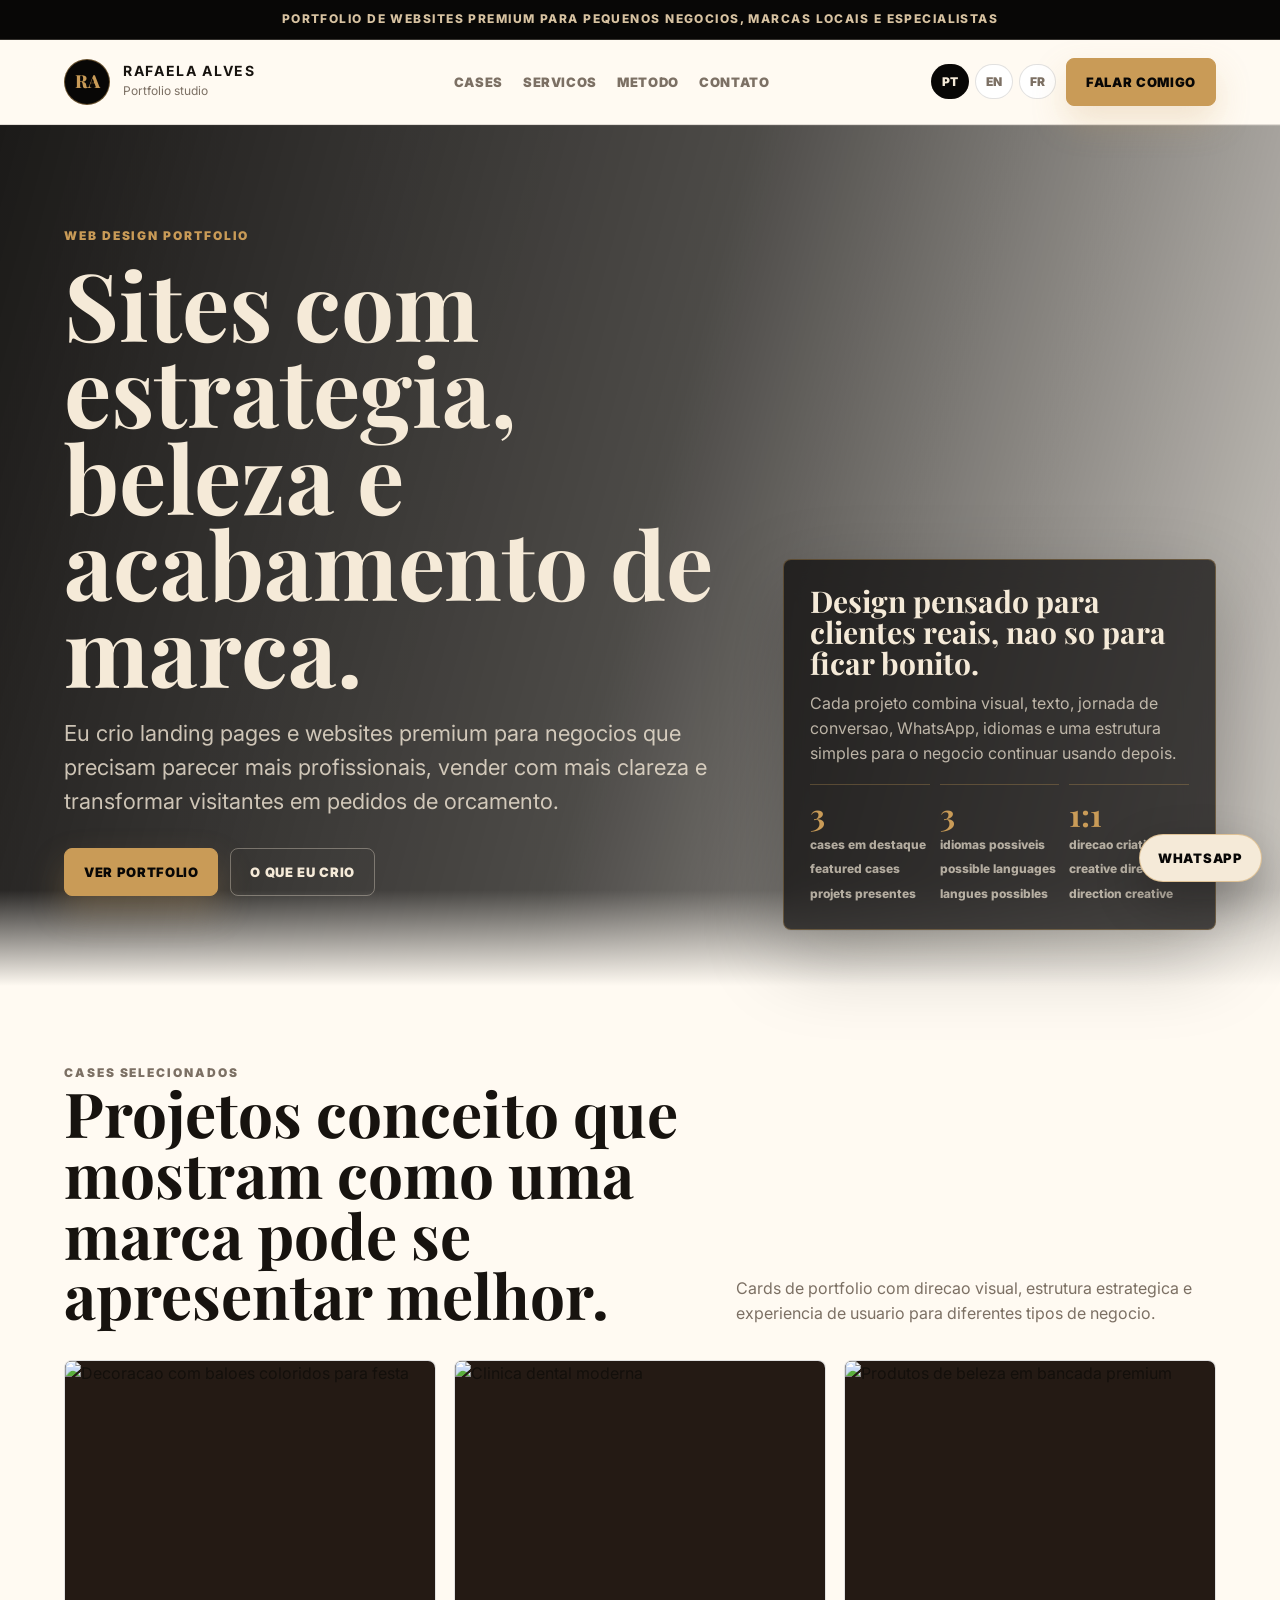
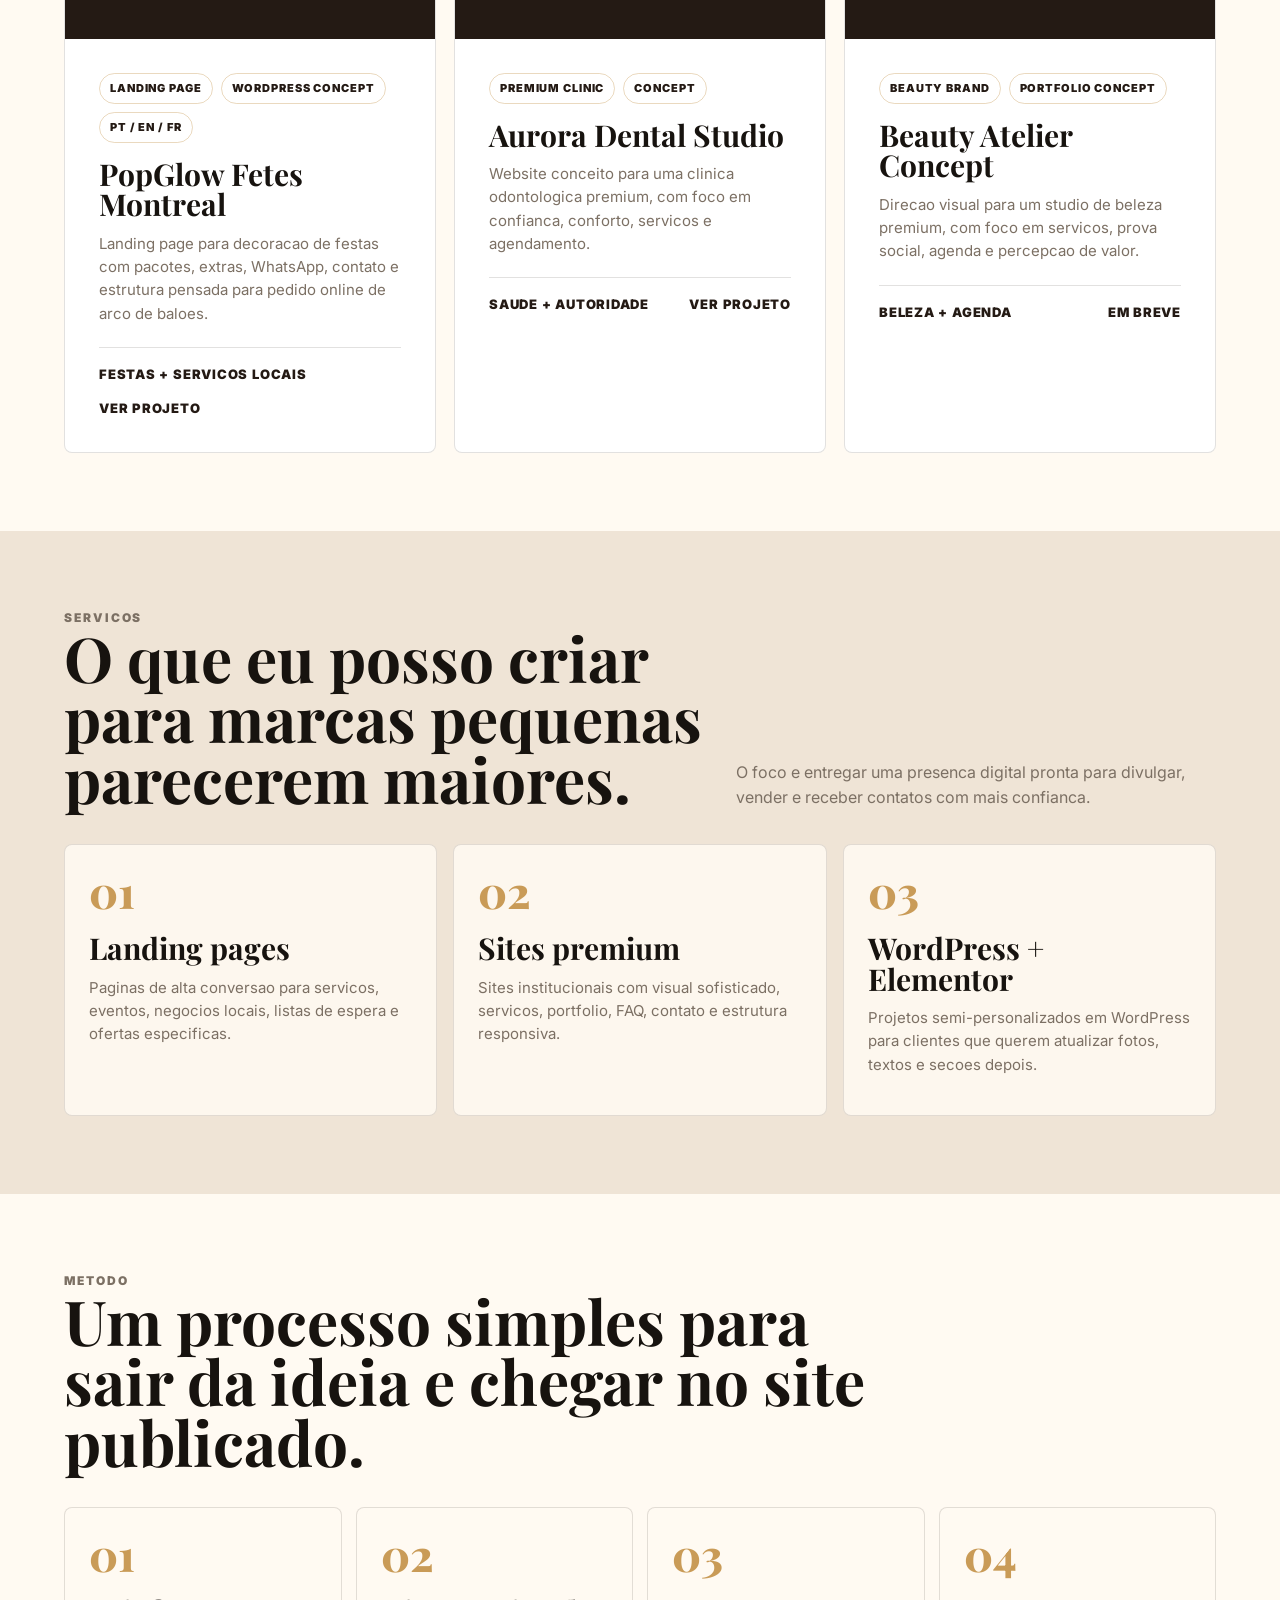
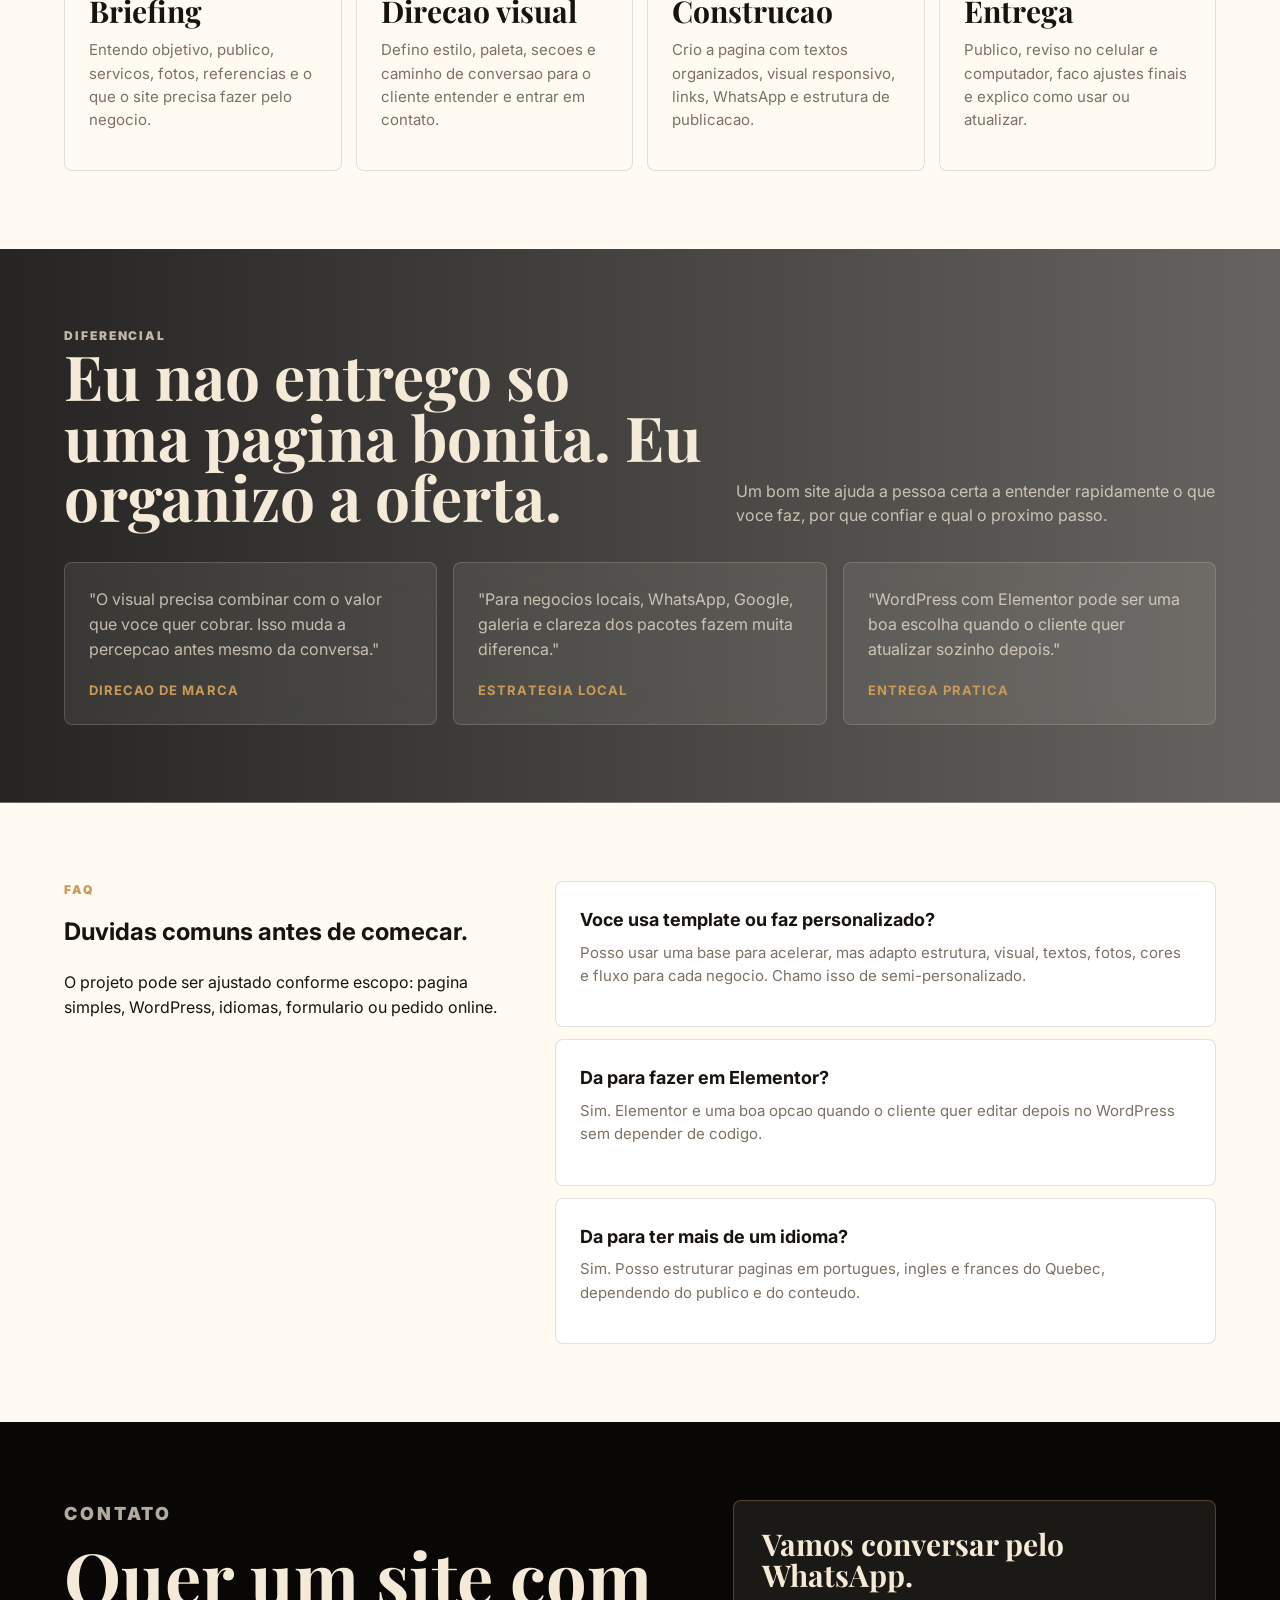
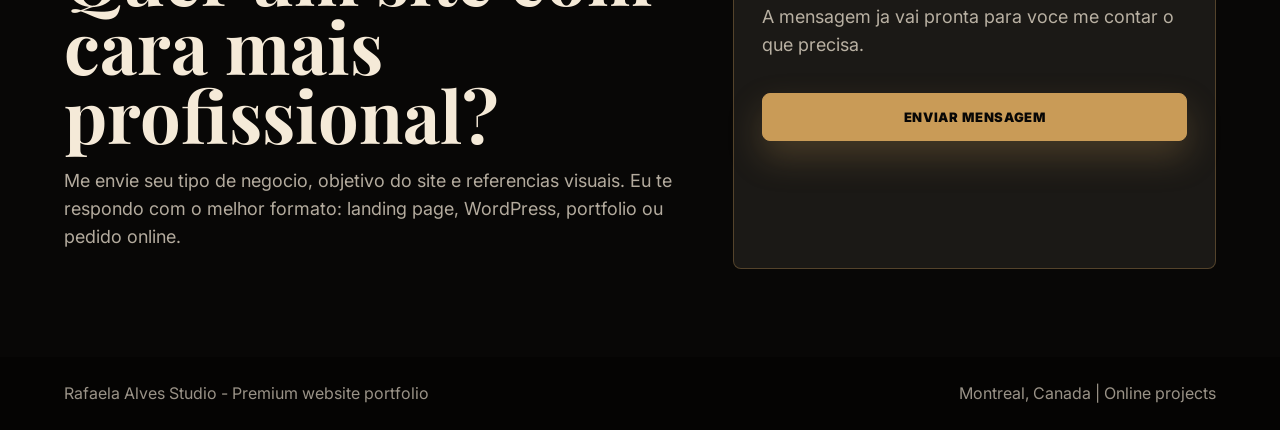
==== commit fe4fc018: "Add files via upload" ====
--- a/index.html
+++ b/index.html
@@ -3,7 +3,7 @@
 <head>
   <meta charset="utf-8">
   <meta name="viewport" content="width=device-width, initial-scale=1">
-  <meta name="description" content="Portfolio de Rafaela Alves Studio, criando sites premium, landing pages e presencas digitais para pequenos negocios em Montreal.">
+  <meta name="description" content="Rafaela Alves Studio cria landing pages, sites premium e portfolios para pequenos negocios em Montreal.">
   <title>Rafaela Alves Studio | Portfolio de sites premium</title>
   <link rel="preconnect" href="https://images.unsplash.com">
   <style>
@@ -17,8 +17,6 @@
       --champagne: #f5ead8;
       --sand: #d7c2a1;
       --gold: #c99b57;
-      --rose: #b86b74;
-      --sage: #52635a;
       --muted: #7c7064;
       --line: rgba(36, 26, 20, 0.13);
       --dark-line: rgba(245, 234, 216, 0.18);
@@ -50,6 +48,14 @@
     a {
       color: inherit;
       text-decoration: none;
+    }
+
+    [data-lang] {
+      display: none;
+    }
+
+    [data-lang].active {
+      display: inline;
     }
 
     .announcement {
@@ -128,6 +134,34 @@
       font-weight: 900;
       letter-spacing: 0.05em;
       text-transform: uppercase;
+    }
+
+    .nav-actions {
+      align-items: center;
+      display: flex;
+      gap: 10px;
+    }
+
+    .lang-switch {
+      display: flex;
+      gap: 6px;
+    }
+
+    .lang-switch button {
+      background: #fff;
+      border: 1px solid var(--line);
+      border-radius: 999px;
+      color: var(--muted);
+      cursor: pointer;
+      font-family: Inter, Arial, sans-serif;
+      font-size: 12px;
+      font-weight: 900;
+      padding: 9px 10px;
+    }
+
+    .lang-switch button.active {
+      background: var(--noir);
+      color: var(--champagne);
     }
 
     .btn,
@@ -352,8 +386,7 @@
       margin-bottom: 16px;
     }
 
-    .pill,
-    .tag {
+    .pill {
       border: 1px solid rgba(201, 155, 87, 0.38);
       border-radius: 999px;
       color: var(--coffee);
@@ -604,8 +637,15 @@
         justify-content: flex-start;
       }
 
+      .nav-actions {
+        align-items: stretch;
+        flex-direction: column;
+        width: 100%;
+      }
+
+      .lang-switch button,
       .nav-cta {
-        width: 100%;
+        flex: 1;
       }
 
       .hero {
@@ -640,7 +680,11 @@
   </style>
 </head>
 <body>
-  <div class="announcement">Portfolio de websites premium para pequenos negocios, marcas locais e especialistas</div>
+  <div class="announcement">
+    <span data-lang="pt" class="active">Portfolio de websites premium para pequenos negocios, marcas locais e especialistas</span>
+    <span data-lang="en">Premium website portfolio for small businesses, local brands and specialists</span>
+    <span data-lang="fr">Portfolio de sites web premium pour petites entreprises, marques locales et specialistes</span>
+  </div>
 
   <nav class="nav" aria-label="Navegacao principal">
     <a class="brand" href="#inicio" aria-label="Rafaela Alves Studio">
@@ -652,11 +696,34 @@
     </a>
     <div class="nav-links" aria-label="Secoes do site">
       <a href="#cases">Cases</a>
-      <a href="#servicos">Servicos</a>
-      <a href="#processo">Metodo</a>
-      <a href="#contato">Contato</a>
+      <a href="#servicos">
+        <span data-lang="pt" class="active">Servicos</span>
+        <span data-lang="en">Services</span>
+        <span data-lang="fr">Services</span>
+      </a>
+      <a href="#processo">
+        <span data-lang="pt" class="active">Metodo</span>
+        <span data-lang="en">Method</span>
+        <span data-lang="fr">Methode</span>
+      </a>
+      <a href="#contato">
+        <span data-lang="pt" class="active">Contato</span>
+        <span data-lang="en">Contact</span>
+        <span data-lang="fr">Contact</span>
+      </a>
     </div>
-    <a class="nav-cta" href="https://wa.me/14385285274?text=Oi%20Rafaela%2C%20quero%20falar%20sobre%20um%20site" target="_blank" rel="noopener">Falar comigo</a>
+    <div class="nav-actions">
+      <div class="lang-switch" aria-label="Language selector">
+        <button class="active" type="button" data-set-lang="pt">PT</button>
+        <button type="button" data-set-lang="en">EN</button>
+        <button type="button" data-set-lang="fr">FR</button>
+      </div>
+      <a class="nav-cta" href="https://wa.me/14385285274?text=Oi%20Rafaela%2C%20quero%20falar%20sobre%20um%20site" target="_blank" rel="noopener">
+        <span data-lang="pt" class="active">Falar comigo</span>
+        <span data-lang="en">Contact me</span>
+        <span data-lang="fr">Me contacter</span>
+      </a>
+    </div>
   </nav>
 
   <main id="inicio">
@@ -664,29 +731,65 @@
       <div class="hero-grid">
         <div>
           <p class="eyebrow">Web design portfolio</p>
-          <h1>Sites com estrategia, beleza e acabamento de marca.</h1>
-          <p class="hero-copy">Eu crio landing pages e websites premium para negocios que precisam parecer mais profissionais, vender com mais clareza e transformar visitantes em pedidos de orcamento.</p>
+          <h1>
+            <span data-lang="pt" class="active">Sites com estrategia, beleza e acabamento de marca.</span>
+            <span data-lang="en">Websites with strategy, beauty and brand-level finish.</span>
+            <span data-lang="fr">Des sites web strategiques, beaux et dignes d'une vraie marque.</span>
+          </h1>
+          <p class="hero-copy">
+            <span data-lang="pt" class="active">Eu crio landing pages e websites premium para negocios que precisam parecer mais profissionais, vender com mais clareza e transformar visitantes em pedidos de orcamento.</span>
+            <span data-lang="en">I create premium landing pages and websites for businesses that need to look more professional, explain their offer clearly and turn visitors into quote requests.</span>
+            <span data-lang="fr">Je cree des landing pages et des sites web premium pour les entreprises qui veulent paraitre plus professionnelles, clarifier leur offre et recevoir plus de demandes de soumission.</span>
+          </p>
           <div class="hero-actions">
-            <a class="btn primary" href="#cases">Ver portfolio</a>
-            <a class="btn secondary" href="#servicos">O que eu crio</a>
+            <a class="btn primary" href="#cases">
+              <span data-lang="pt" class="active">Ver portfolio</span>
+              <span data-lang="en">View portfolio</span>
+              <span data-lang="fr">Voir le portfolio</span>
+            </a>
+            <a class="btn secondary" href="#servicos">
+              <span data-lang="pt" class="active">O que eu crio</span>
+              <span data-lang="en">What I build</span>
+              <span data-lang="fr">Ce que je cree</span>
+            </a>
           </div>
         </div>
 
         <aside class="hero-panel">
-          <strong>Design pensado para clientes reais, nao so para ficar bonito.</strong>
-          <p>Cada projeto combina visual, texto, jornada de conversao, WhatsApp, idiomas e uma estrutura simples para o negocio continuar usando depois.</p>
+          <strong>
+            <span data-lang="pt" class="active">Design pensado para clientes reais, nao so para ficar bonito.</span>
+            <span data-lang="en">Design built for real clients, not only to look pretty.</span>
+            <span data-lang="fr">Un design pense pour de vrais clients, pas seulement pour etre joli.</span>
+          </strong>
+          <p>
+            <span data-lang="pt" class="active">Cada projeto combina visual, texto, jornada de conversao, WhatsApp, idiomas e uma estrutura simples para o negocio continuar usando depois.</span>
+            <span data-lang="en">Each project combines visuals, copy, conversion flow, WhatsApp, languages and a simple structure the business can keep using.</span>
+            <span data-lang="fr">Chaque projet combine visuel, texte, parcours de conversion, WhatsApp, langues et une structure simple a utiliser apres la livraison.</span>
+          </p>
           <div class="stats">
             <div class="stat">
-              <b>2</b>
-              <span>cases em destaque</span>
+              <b>3</b>
+              <span>
+                <span data-lang="pt" class="active">cases em destaque</span>
+                <span data-lang="en">featured cases</span>
+                <span data-lang="fr">projets presentes</span>
+              </span>
             </div>
             <div class="stat">
               <b>3</b>
-              <span>idiomas possiveis</span>
+              <span>
+                <span data-lang="pt" class="active">idiomas possiveis</span>
+                <span data-lang="en">possible languages</span>
+                <span data-lang="fr">langues possibles</span>
+              </span>
             </div>
             <div class="stat">
               <b>1:1</b>
-              <span>direcao criativa</span>
+              <span>
+                <span data-lang="pt" class="active">direcao criativa</span>
+                <span data-lang="en">creative direction</span>
+                <span data-lang="fr">direction creative</span>
+              </span>
             </div>
           </div>
         </aside>
@@ -696,10 +799,22 @@
     <section id="cases">
       <div class="section-head">
         <div>
-          <p class="eyebrow">Cases selecionados</p>
-          <h2>Projetos conceito que mostram como uma marca pode se apresentar melhor.</h2>
+          <p class="eyebrow">
+            <span data-lang="pt" class="active">Cases selecionados</span>
+            <span data-lang="en">Selected cases</span>
+            <span data-lang="fr">Projets selectionnes</span>
+          </p>
+          <h2>
+            <span data-lang="pt" class="active">Projetos conceito que mostram como uma marca pode se apresentar melhor.</span>
+            <span data-lang="en">Concept projects that show how a brand can present itself better.</span>
+            <span data-lang="fr">Des projets conceptuels qui montrent comment une marque peut mieux se presenter.</span>
+          </h2>
         </div>
-        <p>Os cases abaixo foram criados para demonstrar direcao visual, estrutura estrategica e experiencia de usuario para diferentes tipos de negocio.</p>
+        <p>
+          <span data-lang="pt" class="active">Cards de portfolio com direcao visual, estrutura estrategica e experiencia de usuario para diferentes tipos de negocio.</span>
+          <span data-lang="en">Portfolio cards with visual direction, strategic structure and user experience for different business types.</span>
+          <span data-lang="fr">Des cartes de portfolio avec direction visuelle, structure strategique et experience utilisateur pour differents types d'entreprises.</span>
+        </p>
       </div>
 
       <div class="case-grid">
@@ -714,10 +829,22 @@
               <span class="pill">PT / EN / FR</span>
             </div>
             <h3>PopGlow Fetes Montreal</h3>
-            <p>Landing page para decoracao de festas com pacotes, extras, WhatsApp, contato e uma estrutura pensada para pedido online de arco de baloes.</p>
+            <p>
+              <span data-lang="pt" class="active">Landing page para decoracao de festas com pacotes, extras, WhatsApp, contato e estrutura pensada para pedido online de arco de baloes.</span>
+              <span data-lang="en">Landing page for party decor with packages, add-ons, WhatsApp, contact details and an online balloon arch order flow.</span>
+              <span data-lang="fr">Landing page pour decoration de fetes avec forfaits, extras, WhatsApp, contact et parcours de commande pour arche de ballons.</span>
+            </p>
             <div class="case-links">
-              <span class="text-link">Festas + servicos locais</span>
-              <a class="text-link" href="popglow-landing-preview/" target="_blank" rel="noopener">Ver projeto</a>
+              <span class="text-link">
+                <span data-lang="pt" class="active">Festas + servicos locais</span>
+                <span data-lang="en">Events + local services</span>
+                <span data-lang="fr">Fetes + services locaux</span>
+              </span>
+              <a class="text-link" href="https://alvesrafaela.github.io/rafaela-alves/popglow-landing-preview/index.html" target="_blank" rel="noopener">
+                <span data-lang="pt" class="active">Ver projeto</span>
+                <span data-lang="en">View project</span>
+                <span data-lang="fr">Voir le projet</span>
+              </a>
             </div>
           </div>
         </article>
@@ -732,10 +859,22 @@
               <span class="pill">Concept</span>
             </div>
             <h3>Aurora Dental Studio</h3>
-            <p>Website conceito para uma clinica odontologica premium, com foco em confianca, conforto, servicos e agendamento.</p>
+            <p>
+              <span data-lang="pt" class="active">Website conceito para uma clinica odontologica premium, com foco em confianca, conforto, servicos e agendamento.</span>
+              <span data-lang="en">Concept website for a premium dental clinic, focused on trust, comfort, services and appointment requests.</span>
+              <span data-lang="fr">Site conceptuel pour une clinique dentaire premium, axe sur la confiance, le confort, les services et les demandes de rendez-vous.</span>
+            </p>
             <div class="case-links">
-              <span class="text-link">Saude + autoridade</span>
-              <a class="text-link" href=" https://alvesrafaela.github.io/premiumDental/" target="_blank" rel="noopener">Ver projeto</a>
+              <span class="text-link">
+                <span data-lang="pt" class="active">Saude + autoridade</span>
+                <span data-lang="en">Health + authority</span>
+                <span data-lang="fr">Sante + autorite</span>
+              </span>
+              <a class="text-link" href="https://alvesrafaela.github.io/premiumDental/" target="_blank" rel="noopener">
+                <span data-lang="pt" class="active">Ver projeto</span>
+                <span data-lang="en">View project</span>
+                <span data-lang="fr">Voir le projet</span>
+              </a>
             </div>
           </div>
         </article>
@@ -750,10 +889,22 @@
               <span class="pill">Portfolio concept</span>
             </div>
             <h3>Beauty Atelier Concept</h3>
-            <p>Direcao visual para um studio de beleza premium, com foco em servicos, prova social, agenda e percepcao de valor.</p>
+            <p>
+              <span data-lang="pt" class="active">Direcao visual para um studio de beleza premium, com foco em servicos, prova social, agenda e percepcao de valor.</span>
+              <span data-lang="en">Visual direction for a premium beauty studio, focused on services, social proof, booking and perceived value.</span>
+              <span data-lang="fr">Direction visuelle pour un studio de beaute premium, avec services, preuve sociale, prise de rendez-vous et valeur percue.</span>
+            </p>
             <div class="case-links">
-              <span class="text-link">Beleza + agenda</span>
-              <a class="text-link" href="#contato">Em breve</a>
+              <span class="text-link">
+                <span data-lang="pt" class="active">Beleza + agenda</span>
+                <span data-lang="en">Beauty + booking</span>
+                <span data-lang="fr">Beaute + rendez-vous</span>
+              </span>
+              <a class="text-link" href="#contato">
+                <span data-lang="pt" class="active">Em breve</span>
+                <span data-lang="en">Coming soon</span>
+                <span data-lang="fr">Bientot</span>
+              </a>
             </div>
           </div>
         </article>
@@ -763,27 +914,55 @@
     <section id="servicos" class="services">
       <div class="section-head">
         <div>
-          <p class="eyebrow">Servicos</p>
-          <h2>O que eu posso criar para marcas pequenas parecerem maiores.</h2>
+          <p class="eyebrow">
+            <span data-lang="pt" class="active">Servicos</span>
+            <span data-lang="en">Services</span>
+            <span data-lang="fr">Services</span>
+          </p>
+          <h2>
+            <span data-lang="pt" class="active">O que eu posso criar para marcas pequenas parecerem maiores.</span>
+            <span data-lang="en">What I can build so small brands look bigger.</span>
+            <span data-lang="fr">Ce que je peux creer pour aider les petites marques a paraitre plus solides.</span>
+          </h2>
         </div>
-        <p>O foco e entregar uma presenca digital pronta para divulgar, vender e receber contatos com mais confianca.</p>
+        <p>
+          <span data-lang="pt" class="active">O foco e entregar uma presenca digital pronta para divulgar, vender e receber contatos com mais confianca.</span>
+          <span data-lang="en">The goal is to deliver a digital presence ready to promote, sell and receive contacts with more confidence.</span>
+          <span data-lang="fr">L'objectif est de livrer une presence numerique prete a promouvoir, vendre et recevoir des contacts avec confiance.</span>
+        </p>
       </div>
 
       <div class="service-grid">
         <article class="service">
           <span class="service-number">01</span>
           <h3>Landing pages</h3>
-          <p>Paginas de alta conversao para servicos, eventos, negocios locais, listas de espera e ofertas especificas.</p>
+          <p>
+            <span data-lang="pt" class="active">Paginas de alta conversao para servicos, eventos, negocios locais, listas de espera e ofertas especificas.</span>
+            <span data-lang="en">Conversion-focused pages for services, events, local businesses, waitlists and specific offers.</span>
+            <span data-lang="fr">Pages axees sur la conversion pour services, evenements, commerces locaux, listes d'attente et offres precises.</span>
+          </p>
         </article>
         <article class="service">
           <span class="service-number">02</span>
-          <h3>Sites premium</h3>
-          <p>Sites institucionais com visual sofisticado, servicos, portfolio, FAQ, contato e estrutura responsiva.</p>
+          <h3>
+            <span data-lang="pt" class="active">Sites premium</span>
+            <span data-lang="en">Premium websites</span>
+            <span data-lang="fr">Sites premium</span>
+          </h3>
+          <p>
+            <span data-lang="pt" class="active">Sites institucionais com visual sofisticado, servicos, portfolio, FAQ, contato e estrutura responsiva.</span>
+            <span data-lang="en">Brand websites with refined visuals, services, portfolio, FAQ, contact section and responsive structure.</span>
+            <span data-lang="fr">Sites vitrine avec visuel raffine, services, portfolio, FAQ, contact et structure responsive.</span>
+          </p>
         </article>
         <article class="service">
           <span class="service-number">03</span>
           <h3>WordPress + Elementor</h3>
-          <p>Projetos semi-personalizados em WordPress para clientes que querem atualizar fotos, textos e secoes depois.</p>
+          <p>
+            <span data-lang="pt" class="active">Projetos semi-personalizados em WordPress para clientes que querem atualizar fotos, textos e secoes depois.</span>
+            <span data-lang="en">Semi-custom WordPress projects for clients who want to update photos, text and sections later.</span>
+            <span data-lang="fr">Projets WordPress semi-personnalises pour les clients qui veulent modifier photos, textes et sections apres.</span>
+          </p>
         </article>
       </div>
     </section>
@@ -791,31 +970,71 @@
     <section id="processo" class="process">
       <div class="section-head">
         <div>
-          <p class="eyebrow">Metodo</p>
-          <h2>Um processo simples para sair da ideia e chegar no site publicado.</h2>
+          <p class="eyebrow">
+            <span data-lang="pt" class="active">Metodo</span>
+            <span data-lang="en">Method</span>
+            <span data-lang="fr">Methode</span>
+          </p>
+          <h2>
+            <span data-lang="pt" class="active">Um processo simples para sair da ideia e chegar no site publicado.</span>
+            <span data-lang="en">A simple process to go from idea to published website.</span>
+            <span data-lang="fr">Un processus simple pour passer de l'idee au site publie.</span>
+          </h2>
         </div>
       </div>
 
       <div class="process-grid">
         <article class="process-step">
           <span class="service-number">01</span>
-          <h3>Briefing</h3>
-          <p>Entendo objetivo, publico, servicos, fotos, referencias e o que o site precisa fazer pelo negocio.</p>
+          <h3>
+            <span data-lang="pt" class="active">Briefing</span>
+            <span data-lang="en">Briefing</span>
+            <span data-lang="fr">Brief</span>
+          </h3>
+          <p>
+            <span data-lang="pt" class="active">Entendo objetivo, publico, servicos, fotos, referencias e o que o site precisa fazer pelo negocio.</span>
+            <span data-lang="en">I understand the goal, audience, services, photos, references and what the website needs to do for the business.</span>
+            <span data-lang="fr">Je comprends l'objectif, le public, les services, les photos, les references et le role du site pour l'entreprise.</span>
+          </p>
         </article>
         <article class="process-step">
           <span class="service-number">02</span>
-          <h3>Direcao visual</h3>
-          <p>Defino estilo, paleta, seções e caminho de conversao para o cliente entender e entrar em contato.</p>
+          <h3>
+            <span data-lang="pt" class="active">Direcao visual</span>
+            <span data-lang="en">Visual direction</span>
+            <span data-lang="fr">Direction visuelle</span>
+          </h3>
+          <p>
+            <span data-lang="pt" class="active">Defino estilo, paleta, secoes e caminho de conversao para o cliente entender e entrar em contato.</span>
+            <span data-lang="en">I define style, palette, sections and conversion path so the client understands and reaches out.</span>
+            <span data-lang="fr">Je definis le style, la palette, les sections et le parcours pour aider le client a comprendre et contacter.</span>
+          </p>
         </article>
         <article class="process-step">
           <span class="service-number">03</span>
-          <h3>Construcao</h3>
-          <p>Crio a pagina com textos organizados, visual responsivo, links, WhatsApp e estrutura de publicacao.</p>
+          <h3>
+            <span data-lang="pt" class="active">Construcao</span>
+            <span data-lang="en">Build</span>
+            <span data-lang="fr">Creation</span>
+          </h3>
+          <p>
+            <span data-lang="pt" class="active">Crio a pagina com textos organizados, visual responsivo, links, WhatsApp e estrutura de publicacao.</span>
+            <span data-lang="en">I build the page with organized copy, responsive visuals, links, WhatsApp and publishing structure.</span>
+            <span data-lang="fr">Je cree la page avec textes organises, visuel responsive, liens, WhatsApp et structure de publication.</span>
+          </p>
         </article>
         <article class="process-step">
           <span class="service-number">04</span>
-          <h3>Entrega</h3>
-          <p>Publico, reviso no celular e computador, faço ajustes finais e explico como usar ou atualizar.</p>
+          <h3>
+            <span data-lang="pt" class="active">Entrega</span>
+            <span data-lang="en">Delivery</span>
+            <span data-lang="fr">Livraison</span>
+          </h3>
+          <p>
+            <span data-lang="pt" class="active">Publico, reviso no celular e computador, faco ajustes finais e explico como usar ou atualizar.</span>
+            <span data-lang="en">I publish, review on mobile and desktop, make final adjustments and explain how to use or update it.</span>
+            <span data-lang="fr">Je publie, je verifie sur mobile et ordinateur, j'ajuste et j'explique comment utiliser ou modifier le site.</span>
+          </p>
         </article>
       </div>
     </section>
@@ -823,24 +1042,60 @@
     <section class="proof">
       <div class="section-head">
         <div>
-          <p class="eyebrow">Diferencial</p>
-          <h2>Eu nao entrego so uma pagina bonita. Eu organizo a oferta.</h2>
+          <p class="eyebrow">
+            <span data-lang="pt" class="active">Diferencial</span>
+            <span data-lang="en">Difference</span>
+            <span data-lang="fr">Difference</span>
+          </p>
+          <h2>
+            <span data-lang="pt" class="active">Eu nao entrego so uma pagina bonita. Eu organizo a oferta.</span>
+            <span data-lang="en">I do not deliver only a pretty page. I organize the offer.</span>
+            <span data-lang="fr">Je ne livre pas seulement une belle page. J'organise l'offre.</span>
+          </h2>
         </div>
-        <p>Um bom site ajuda a pessoa certa a entender rapidamente o que voce faz, por que confiar e qual o proximo passo.</p>
+        <p>
+          <span data-lang="pt" class="active">Um bom site ajuda a pessoa certa a entender rapidamente o que voce faz, por que confiar e qual o proximo passo.</span>
+          <span data-lang="en">A good website helps the right person quickly understand what you do, why to trust you and what to do next.</span>
+          <span data-lang="fr">Un bon site aide la bonne personne a comprendre vite ce que vous faites, pourquoi vous faire confiance et quoi faire ensuite.</span>
+        </p>
       </div>
 
       <div class="quote-grid">
         <article class="quote">
-          <p>"O visual precisa combinar com o valor que voce quer cobrar. Isso muda a percepcao antes mesmo da conversa."</p>
-          <strong>Direcao de marca</strong>
+          <p>
+            <span data-lang="pt" class="active">"O visual precisa combinar com o valor que voce quer cobrar. Isso muda a percepcao antes mesmo da conversa."</span>
+            <span data-lang="en">"The visual identity needs to match the value you want to charge. It changes perception before the first conversation."</span>
+            <span data-lang="fr">"L'identite visuelle doit correspondre a la valeur que vous voulez demander. Elle change la perception avant meme la premiere conversation."</span>
+          </p>
+          <strong>
+            <span data-lang="pt" class="active">Direcao de marca</span>
+            <span data-lang="en">Brand direction</span>
+            <span data-lang="fr">Direction de marque</span>
+          </strong>
         </article>
         <article class="quote">
-          <p>"Para negocios locais, WhatsApp, Google, galeria e clareza dos pacotes fazem muita diferenca."</p>
-          <strong>Estrategia local</strong>
+          <p>
+            <span data-lang="pt" class="active">"Para negocios locais, WhatsApp, Google, galeria e clareza dos pacotes fazem muita diferenca."</span>
+            <span data-lang="en">"For local businesses, WhatsApp, Google, gallery and clear packages make a real difference."</span>
+            <span data-lang="fr">"Pour les entreprises locales, WhatsApp, Google, galerie et forfaits clairs font une vraie difference."</span>
+          </p>
+          <strong>
+            <span data-lang="pt" class="active">Estrategia local</span>
+            <span data-lang="en">Local strategy</span>
+            <span data-lang="fr">Strategie locale</span>
+          </strong>
         </article>
         <article class="quote">
-          <p>"WordPress com Elementor pode ser uma boa escolha quando o cliente quer atualizar sozinho depois."</p>
-          <strong>Entrega pratica</strong>
+          <p>
+            <span data-lang="pt" class="active">"WordPress com Elementor pode ser uma boa escolha quando o cliente quer atualizar sozinho depois."</span>
+            <span data-lang="en">"WordPress with Elementor can be a good choice when the client wants to update the website later."</span>
+            <span data-lang="fr">"WordPress avec Elementor peut etre un bon choix quand le client veut modifier son site plus tard."</span>
+          </p>
+          <strong>
+            <span data-lang="pt" class="active">Entrega pratica</span>
+            <span data-lang="en">Practical delivery</span>
+            <span data-lang="fr">Livraison pratique</span>
+          </strong>
         </article>
       </div>
     </section>
@@ -849,21 +1104,53 @@
       <div class="faq">
         <div>
           <p class="eyebrow">FAQ</p>
-          <h2>Duvidas comuns antes de comecar.</h2>
-          <p class="case-body p">O projeto pode ser ajustado conforme escopo: pagina simples, WordPress, idiomas, formulario ou pedido online.</p>
+          <h2>
+            <span data-lang="pt" class="active">Duvidas comuns antes de comecar.</span>
+            <span data-lang="en">Common questions before starting.</span>
+            <span data-lang="fr">Questions frequentes avant de commencer.</span>
+          </h2>
+          <p>
+            <span data-lang="pt" class="active">O projeto pode ser ajustado conforme escopo: pagina simples, WordPress, idiomas, formulario ou pedido online.</span>
+            <span data-lang="en">The project can be adjusted by scope: simple page, WordPress, languages, form or online order.</span>
+            <span data-lang="fr">Le projet peut etre ajuste selon le besoin: page simple, WordPress, langues, formulaire ou commande en ligne.</span>
+          </p>
         </div>
         <div class="faq-list">
           <article class="faq-item">
-            <h3>Voce usa template ou faz personalizado?</h3>
-            <p>Posso usar uma base para acelerar, mas adapto estrutura, visual, textos, fotos, cores e fluxo para cada negocio. Chamo isso de semi-personalizado.</p>
+            <h3>
+              <span data-lang="pt" class="active">Voce usa template ou faz personalizado?</span>
+              <span data-lang="en">Do you use templates or custom design?</span>
+              <span data-lang="fr">Utilisez-vous un template ou du personnalise?</span>
+            </h3>
+            <p>
+              <span data-lang="pt" class="active">Posso usar uma base para acelerar, mas adapto estrutura, visual, textos, fotos, cores e fluxo para cada negocio. Chamo isso de semi-personalizado.</span>
+              <span data-lang="en">I can use a base to move faster, but I adapt structure, visuals, copy, photos, colors and flow to each business. I call it semi-custom.</span>
+              <span data-lang="fr">Je peux partir d'une base pour aller plus vite, mais j'adapte la structure, le visuel, les textes, les photos, les couleurs et le parcours. C'est semi-personnalise.</span>
+            </p>
           </article>
           <article class="faq-item">
-            <h3>Da para fazer em Elementor?</h3>
-            <p>Sim. Elementor e uma boa opcao quando o cliente quer editar depois no WordPress sem depender de codigo.</p>
+            <h3>
+              <span data-lang="pt" class="active">Da para fazer em Elementor?</span>
+              <span data-lang="en">Can it be built with Elementor?</span>
+              <span data-lang="fr">Est-ce possible avec Elementor?</span>
+            </h3>
+            <p>
+              <span data-lang="pt" class="active">Sim. Elementor e uma boa opcao quando o cliente quer editar depois no WordPress sem depender de codigo.</span>
+              <span data-lang="en">Yes. Elementor is a good option when the client wants to edit the WordPress website later without code.</span>
+              <span data-lang="fr">Oui. Elementor est une bonne option quand le client veut modifier son site WordPress sans code.</span>
+            </p>
           </article>
           <article class="faq-item">
-            <h3>Da para ter mais de um idioma?</h3>
-            <p>Sim. Posso estruturar paginas em portugues, ingles e frances, dependendo do publico e do conteudo.</p>
+            <h3>
+              <span data-lang="pt" class="active">Da para ter mais de um idioma?</span>
+              <span data-lang="en">Can the website have more than one language?</span>
+              <span data-lang="fr">Le site peut-il avoir plusieurs langues?</span>
+            </h3>
+            <p>
+              <span data-lang="pt" class="active">Sim. Posso estruturar paginas em portugues, ingles e frances do Quebec, dependendo do publico e do conteudo.</span>
+              <span data-lang="en">Yes. I can structure pages in Portuguese, English and Quebec French depending on the audience and content.</span>
+              <span data-lang="fr">Oui. Je peux structurer les pages en portugais, en anglais et en francais quebecois selon le public et le contenu.</span>
+            </p>
           </article>
         </div>
       </div>
@@ -871,23 +1158,66 @@
 
     <section id="contato" class="contact">
       <div>
-        <p class="eyebrow">Contato</p>
-        <h2>Quer um site com cara mais profissional?</h2>
-        <p>Me envie seu tipo de negocio, objetivo do site e referencias visuais. Eu te respondo com o melhor formato: landing page, WordPress, portfolio ou pedido online.</p>
+        <p class="eyebrow">
+          <span data-lang="pt" class="active">Contato</span>
+          <span data-lang="en">Contact</span>
+          <span data-lang="fr">Contact</span>
+        </p>
+        <h2>
+          <span data-lang="pt" class="active">Quer um site com cara mais profissional?</span>
+          <span data-lang="en">Want a website that feels more professional?</span>
+          <span data-lang="fr">Vous voulez un site qui parait plus professionnel?</span>
+        </h2>
+        <p>
+          <span data-lang="pt" class="active">Me envie seu tipo de negocio, objetivo do site e referencias visuais. Eu te respondo com o melhor formato: landing page, WordPress, portfolio ou pedido online.</span>
+          <span data-lang="en">Send me your business type, website goal and visual references. I will suggest the best format: landing page, WordPress, portfolio or online order flow.</span>
+          <span data-lang="fr">Envoyez-moi votre type d'entreprise, l'objectif du site et vos references visuelles. Je vous propose le meilleur format: landing page, WordPress, portfolio ou commande en ligne.</span>
+        </p>
       </div>
       <aside class="contact-card">
-        <strong>Vamos conversar pelo WhatsApp.</strong>
-        <p>A mensagem ja vai pronta para voce me contar o que precisa.</p>
-        <a class="btn primary" href="https://wa.me/14385285274?text=Oi%20Rafaela%2C%20quero%20um%20site%20para%20meu%20negocio.%20Meu%20nicho%20e%3A" target="_blank" rel="noopener">Enviar mensagem</a>
+        <strong>
+          <span data-lang="pt" class="active">Vamos conversar pelo WhatsApp.</span>
+          <span data-lang="en">Let's talk on WhatsApp.</span>
+          <span data-lang="fr">Parlons sur WhatsApp.</span>
+        </strong>
+        <p>
+          <span data-lang="pt" class="active">A mensagem ja vai pronta para voce me contar o que precisa.</span>
+          <span data-lang="en">The message is ready so you can tell me what you need.</span>
+          <span data-lang="fr">Le message est pret pour me dire ce dont vous avez besoin.</span>
+        </p>
+        <a class="btn primary" href="https://wa.me/14385285274?text=Oi%20Rafaela%2C%20quero%20um%20site%20para%20meu%20negocio.%20Meu%20nicho%20e%3A" target="_blank" rel="noopener">
+          <span data-lang="pt" class="active">Enviar mensagem</span>
+          <span data-lang="en">Send message</span>
+          <span data-lang="fr">Envoyer un message</span>
+        </a>
       </aside>
     </section>
   </main>
 
   <footer>
-    <span>Rafaela Alves Studio - Portfolio de websites premium</span>
-    <span>Montreal, Canada | Atendimento online</span>
+    <span>Rafaela Alves Studio - Premium website portfolio</span>
+    <span>Montreal, Canada | Online projects</span>
   </footer>
 
   <a class="whatsapp-float" href="https://wa.me/14385285274?text=Oi%20Rafaela%2C%20quero%20ver%20opcoes%20de%20site" target="_blank" rel="noopener">WhatsApp</a>
+
+  <script>
+    const buttons = document.querySelectorAll("[data-set-lang]");
+    const translatable = document.querySelectorAll("[data-lang]");
+
+    function setLanguage(lang) {
+      document.documentElement.lang = lang === "pt" ? "pt-BR" : lang === "fr" ? "fr-CA" : "en";
+      buttons.forEach((button) => {
+        button.classList.toggle("active", button.dataset.setLang === lang);
+      });
+      translatable.forEach((item) => {
+        item.classList.toggle("active", item.dataset.lang === lang);
+      });
+    }
+
+    buttons.forEach((button) => {
+      button.addEventListener("click", () => setLanguage(button.dataset.setLang));
+    });
+  </script>
 </body>
 </html>
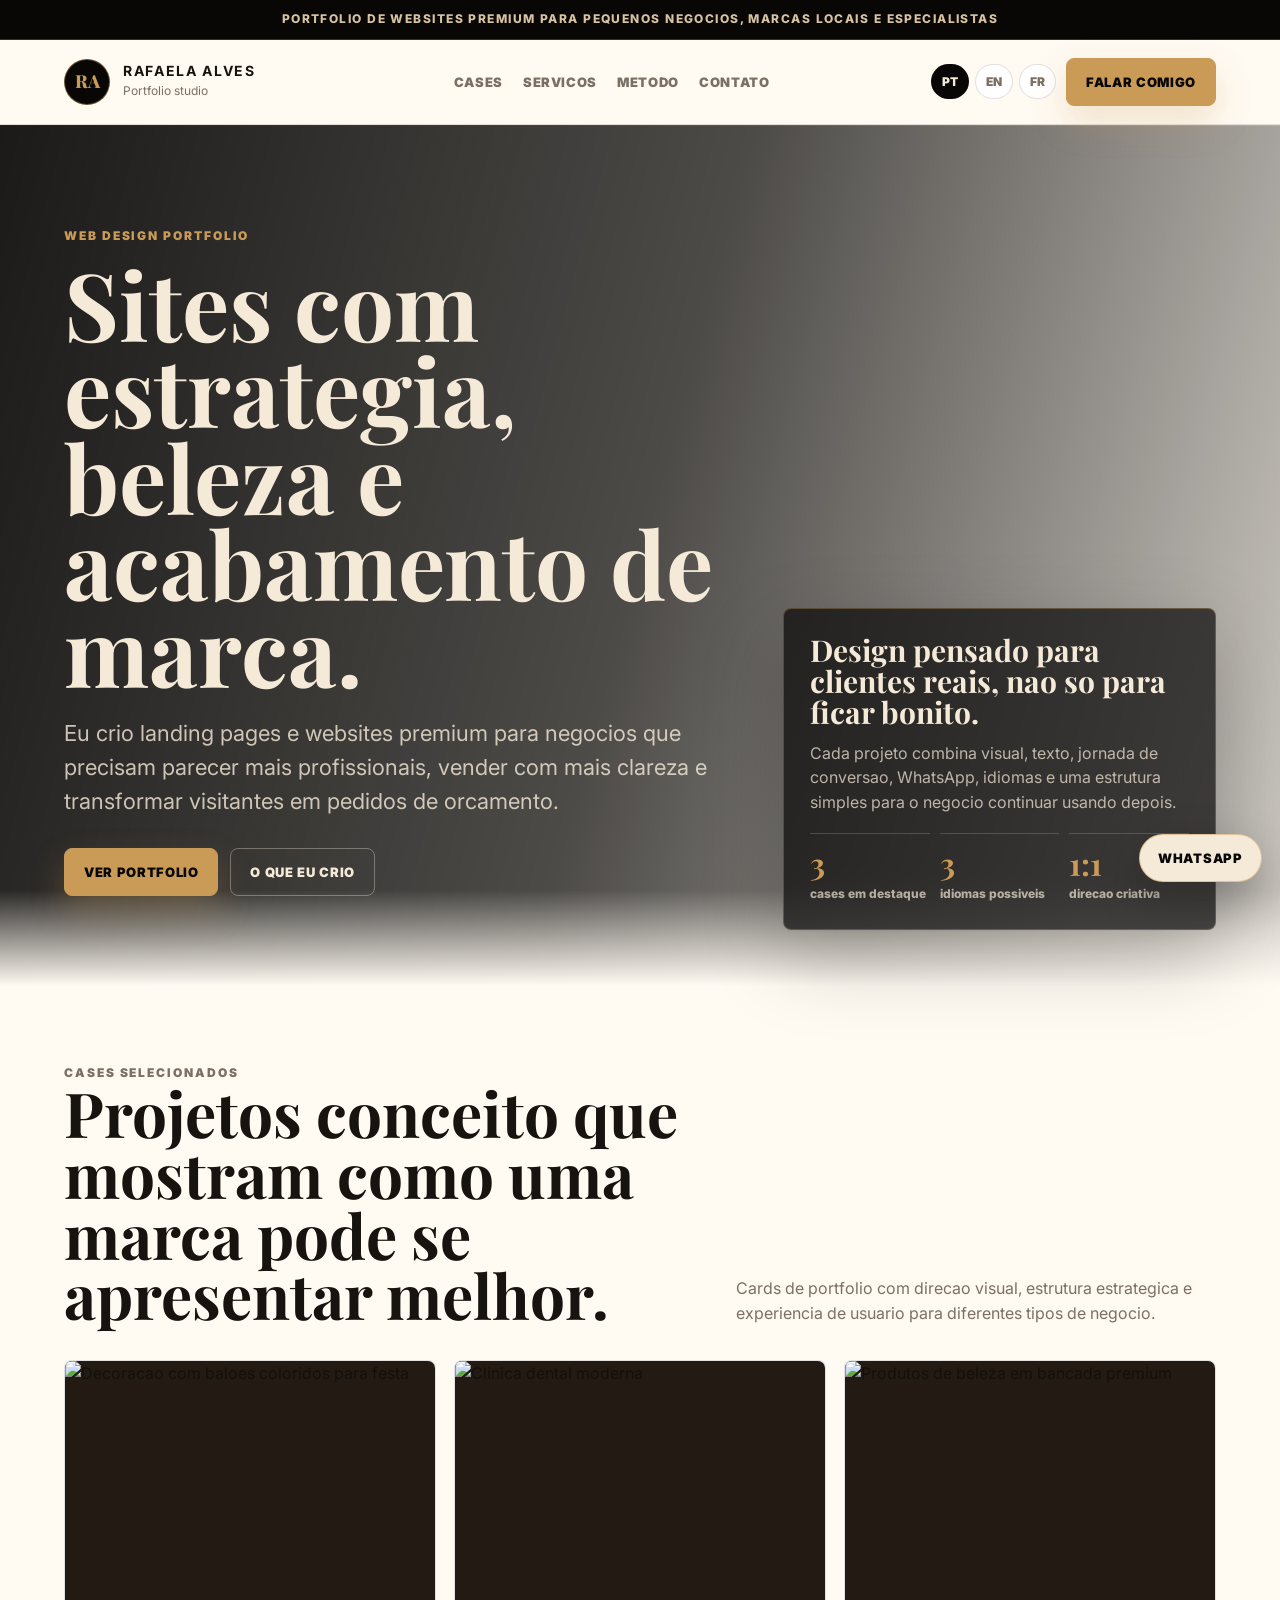
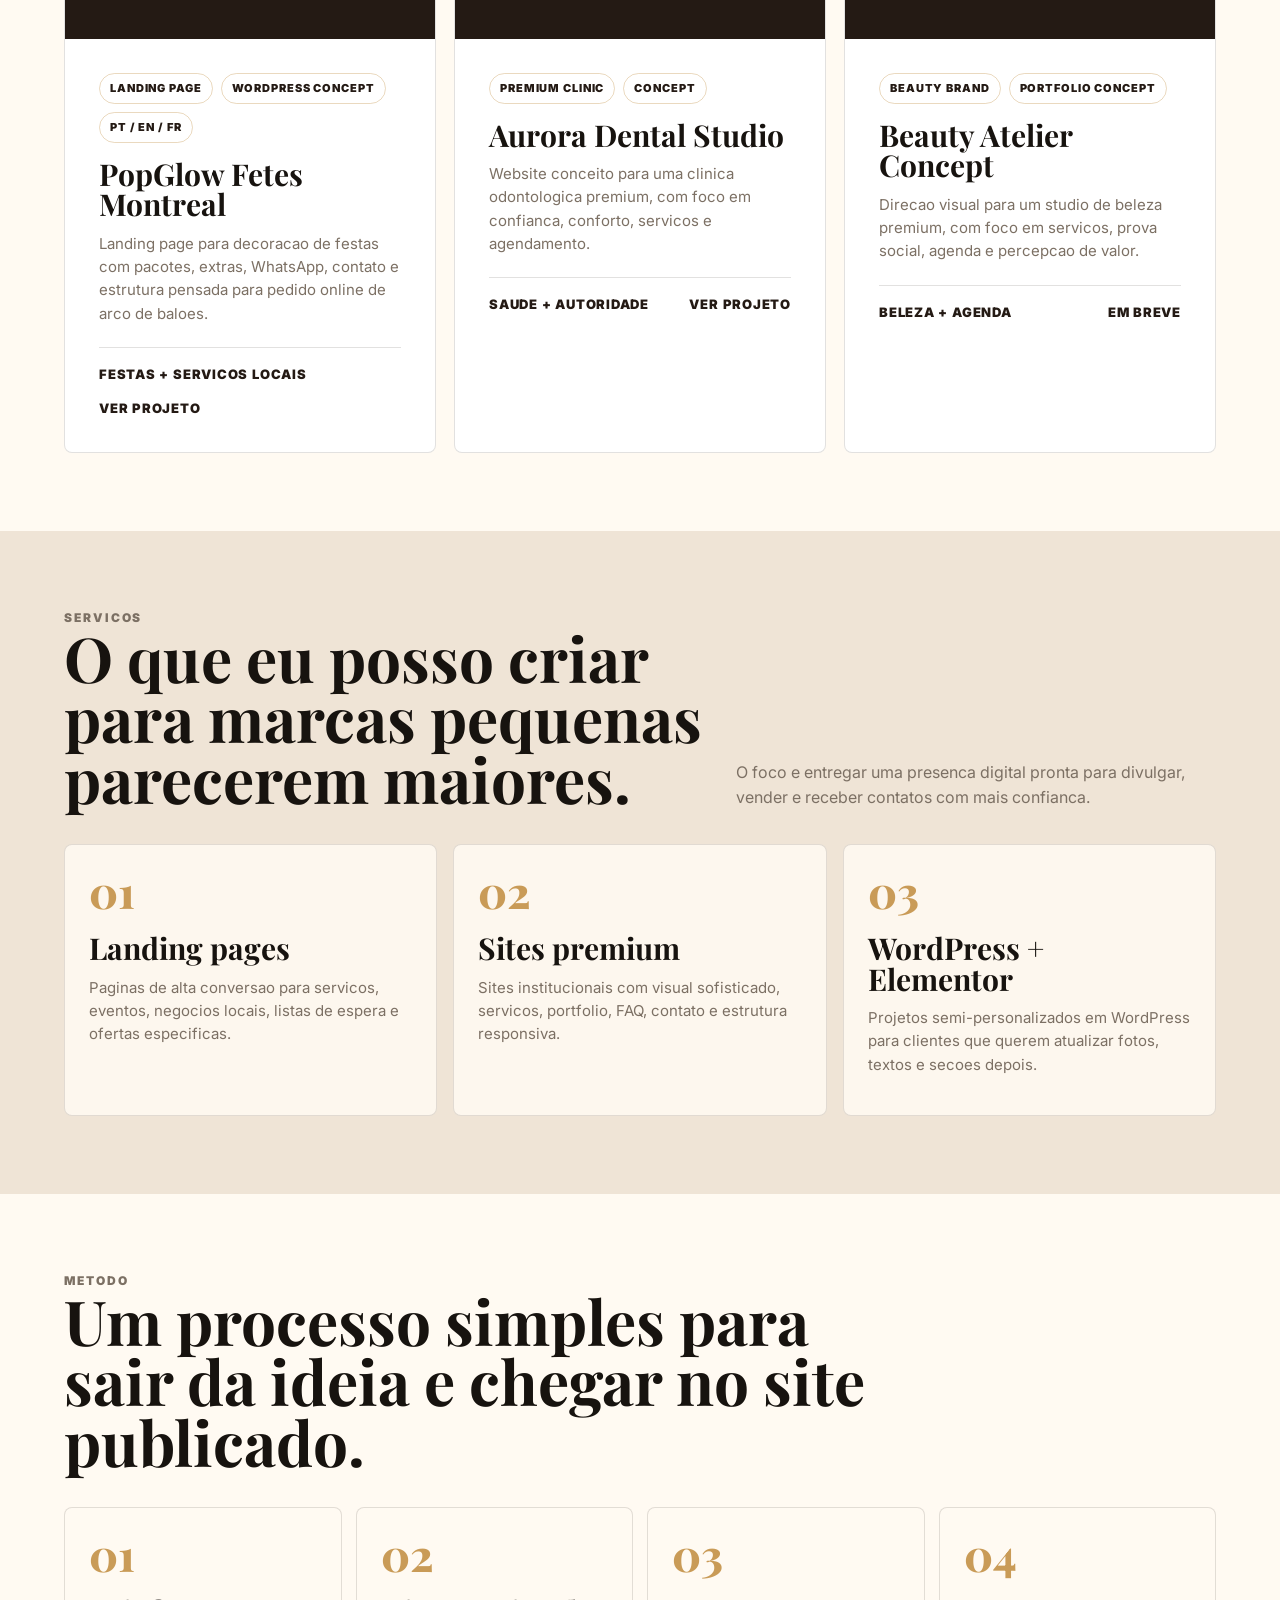
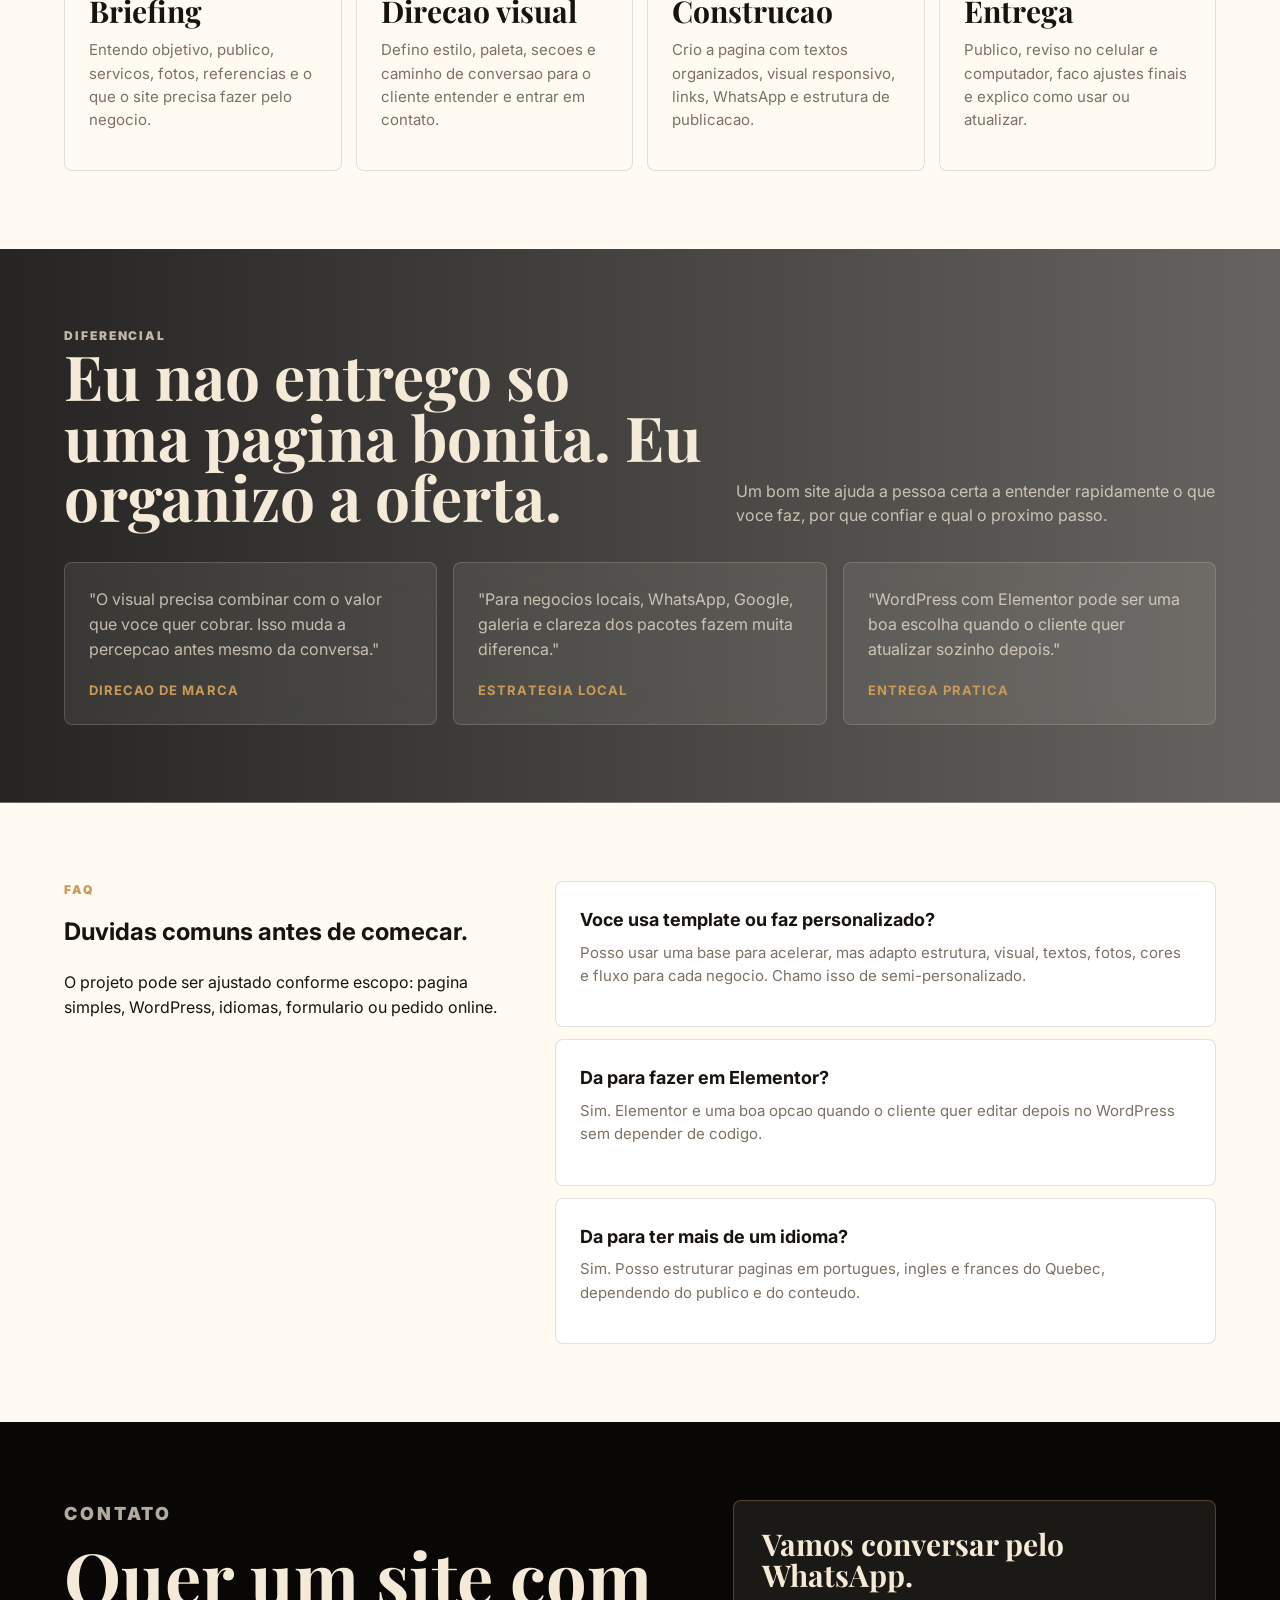
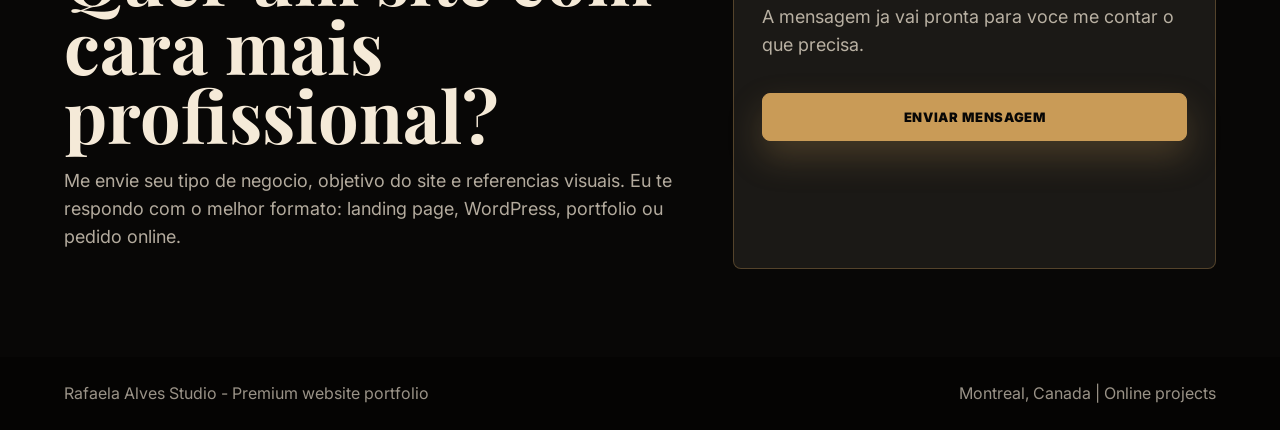
==== commit cfe3460c: "Add files via upload" ====
--- a/index.html
+++ b/index.html
@@ -600,6 +600,14 @@
       right: 18px;
       text-transform: uppercase;
       z-index: 40;
+    }
+
+    [data-lang] {
+      display: none !important;
+    }
+
+    [data-lang].active {
+      display: inline !important;
     }
 
     @media (max-width: 980px) {
